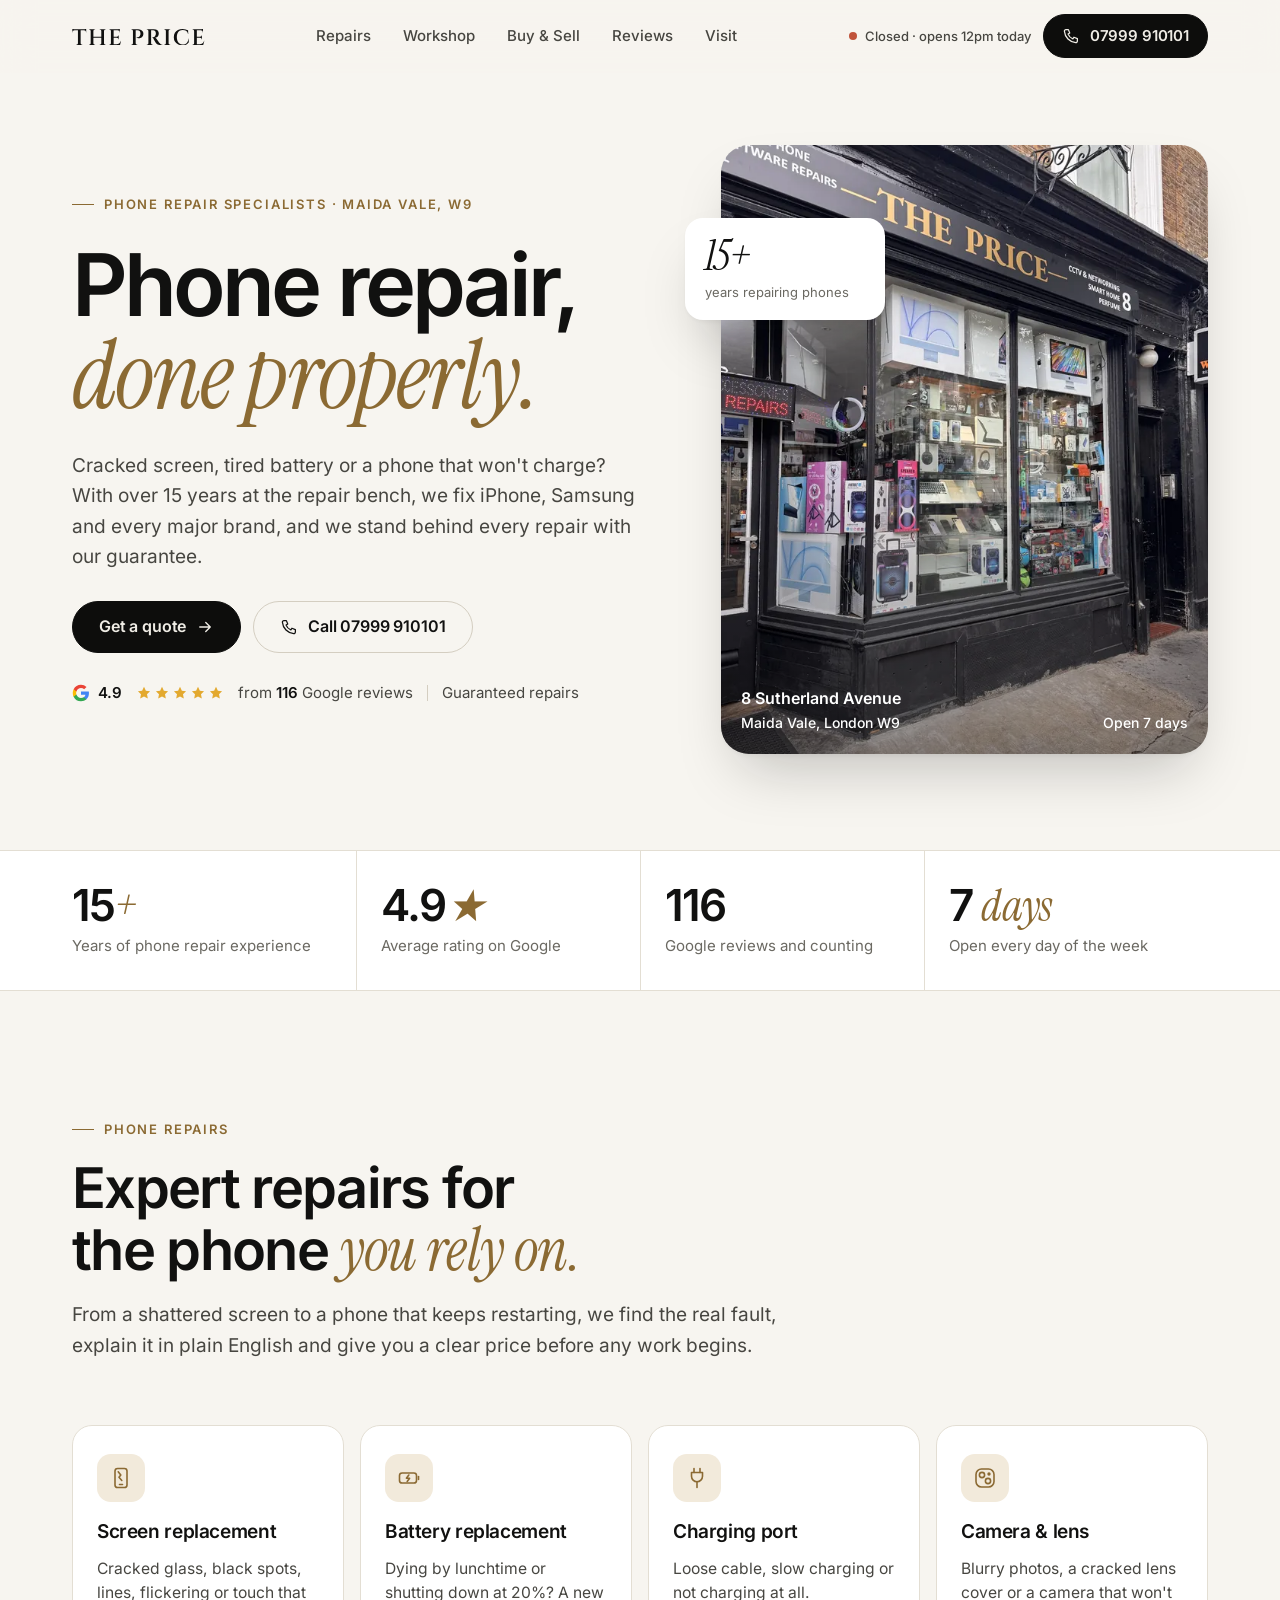
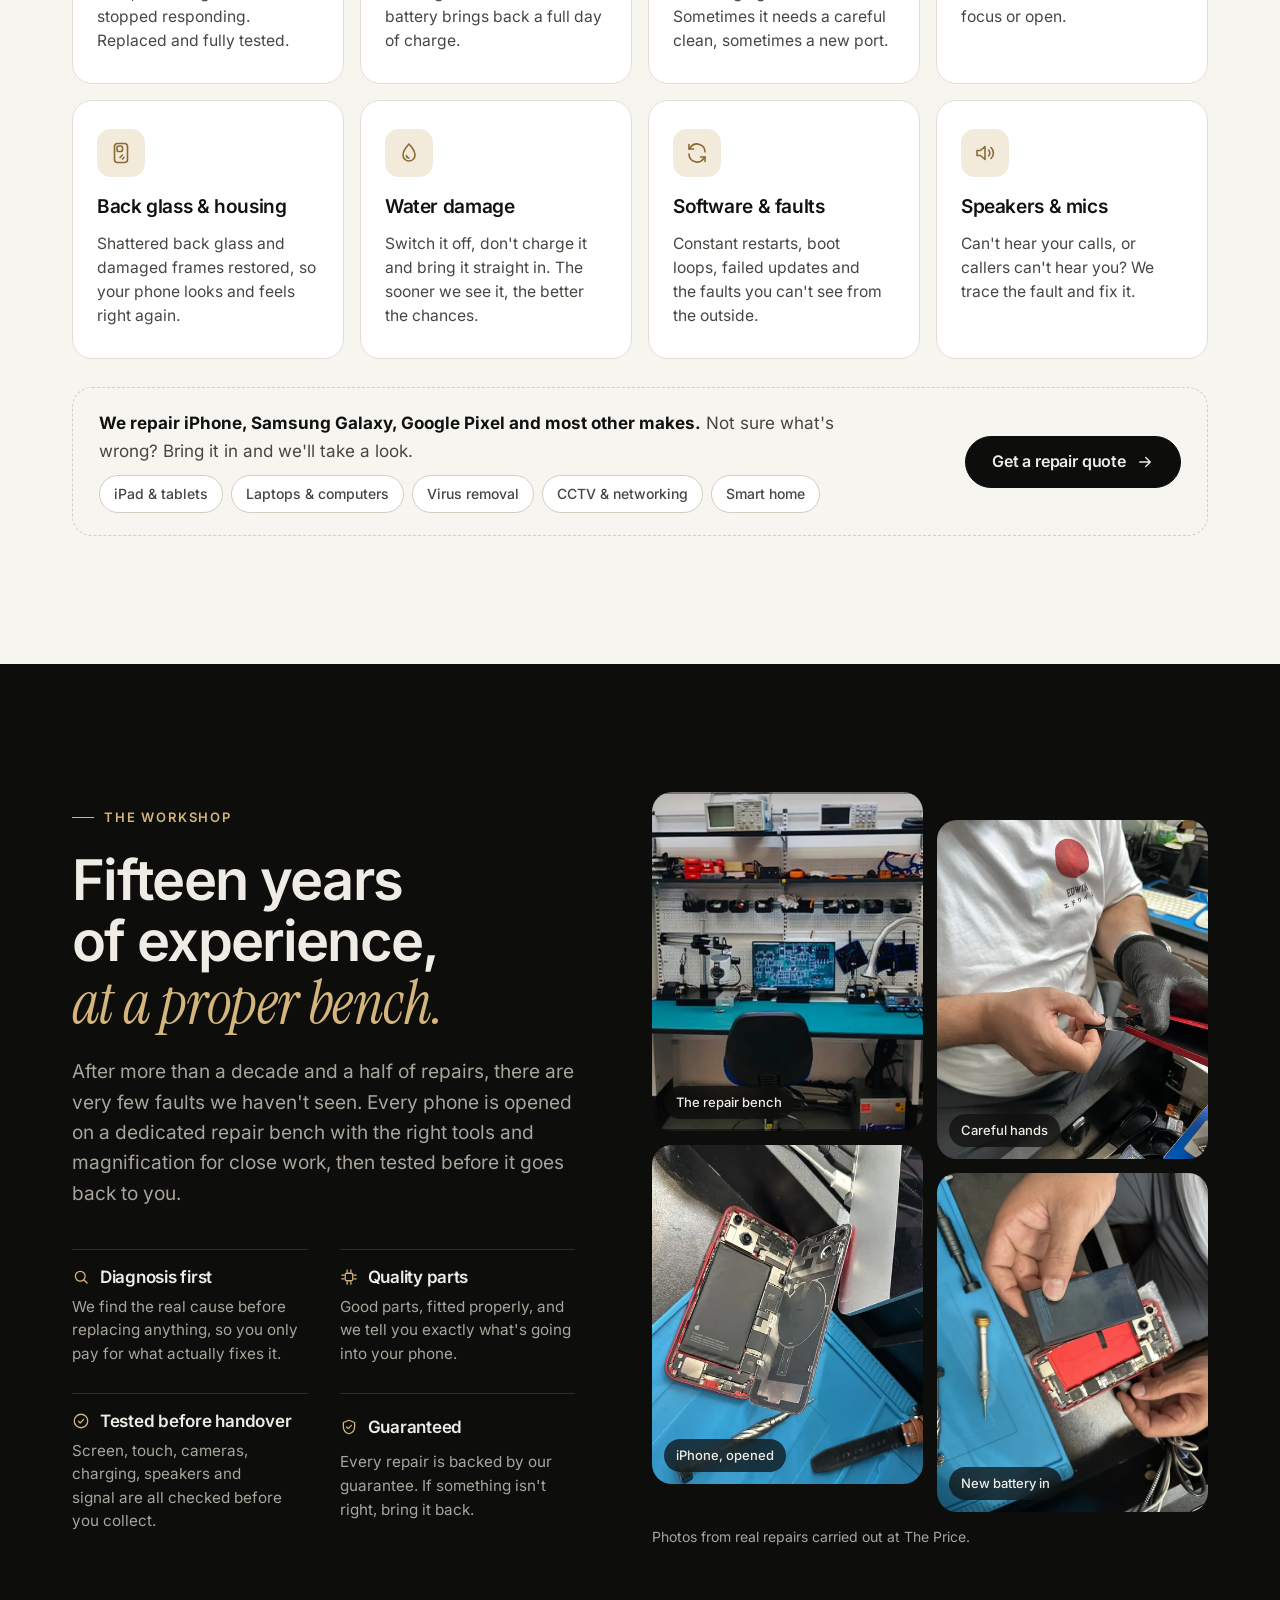
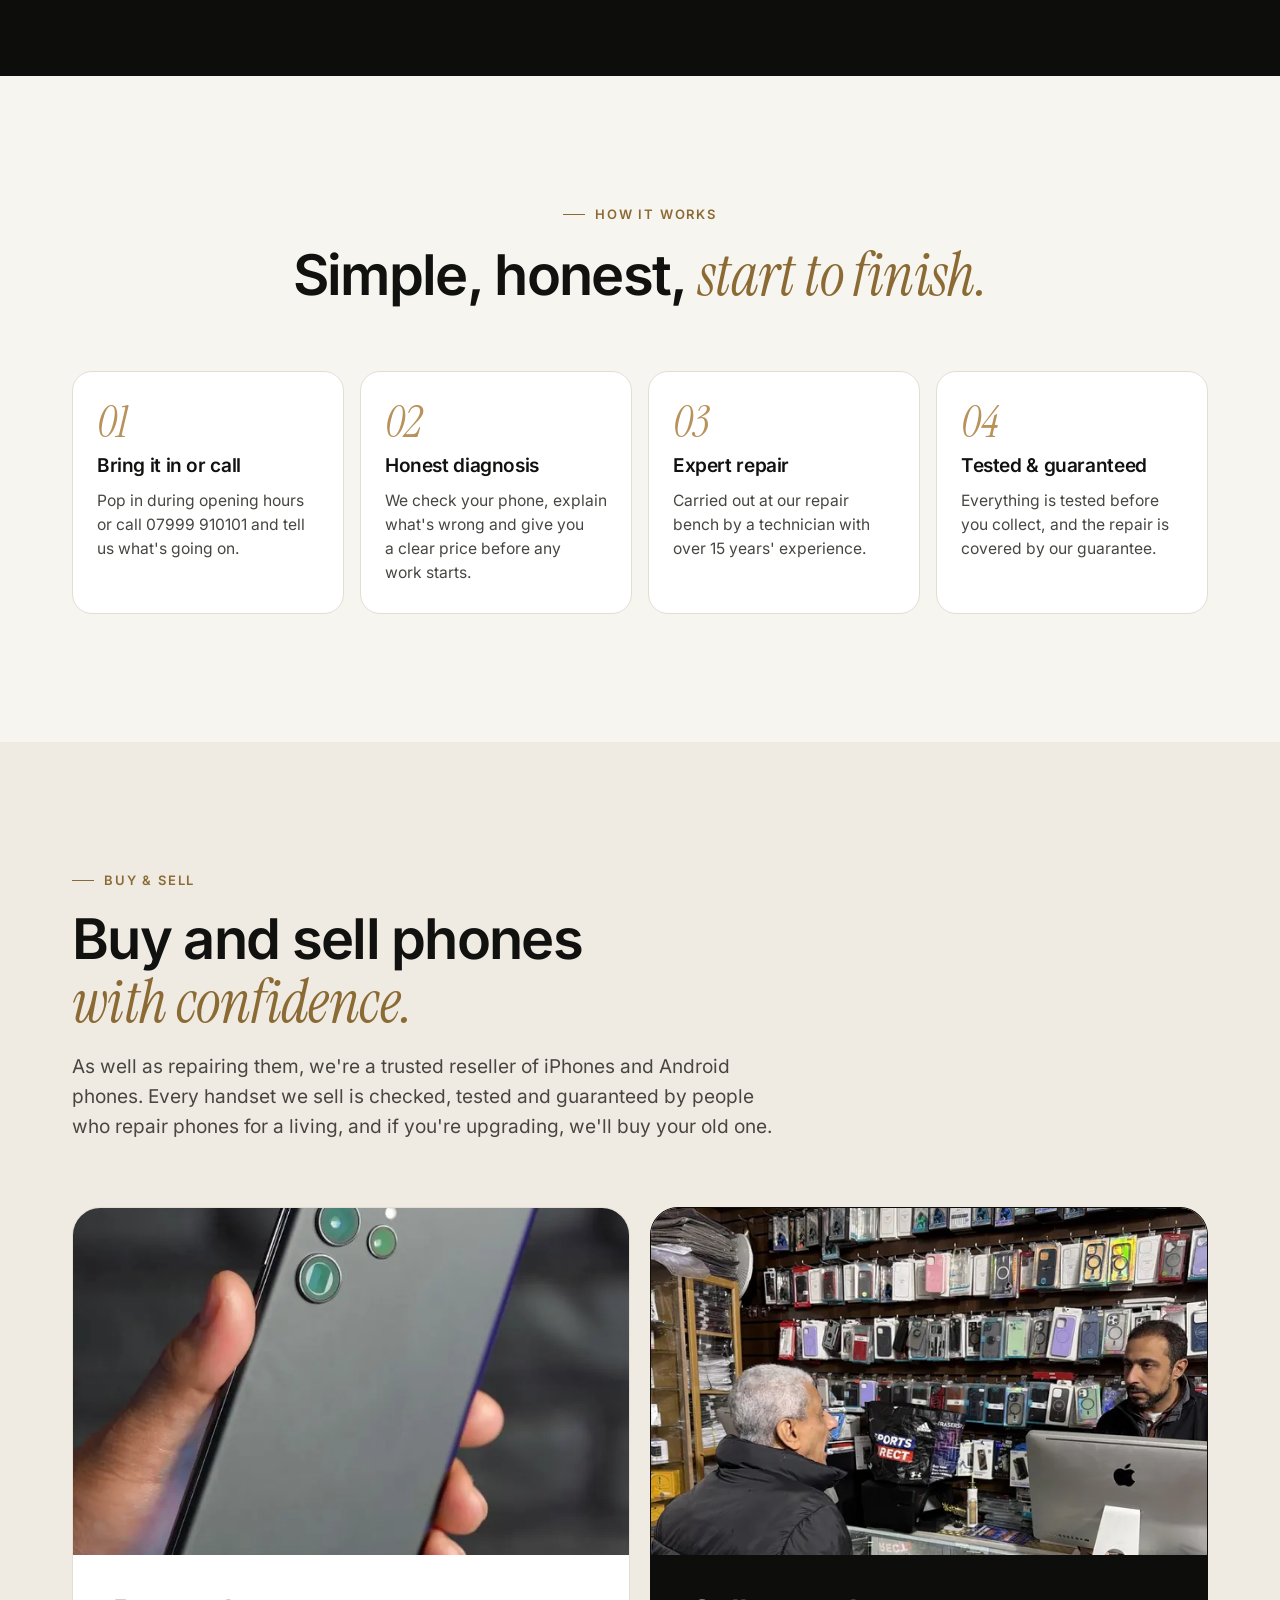
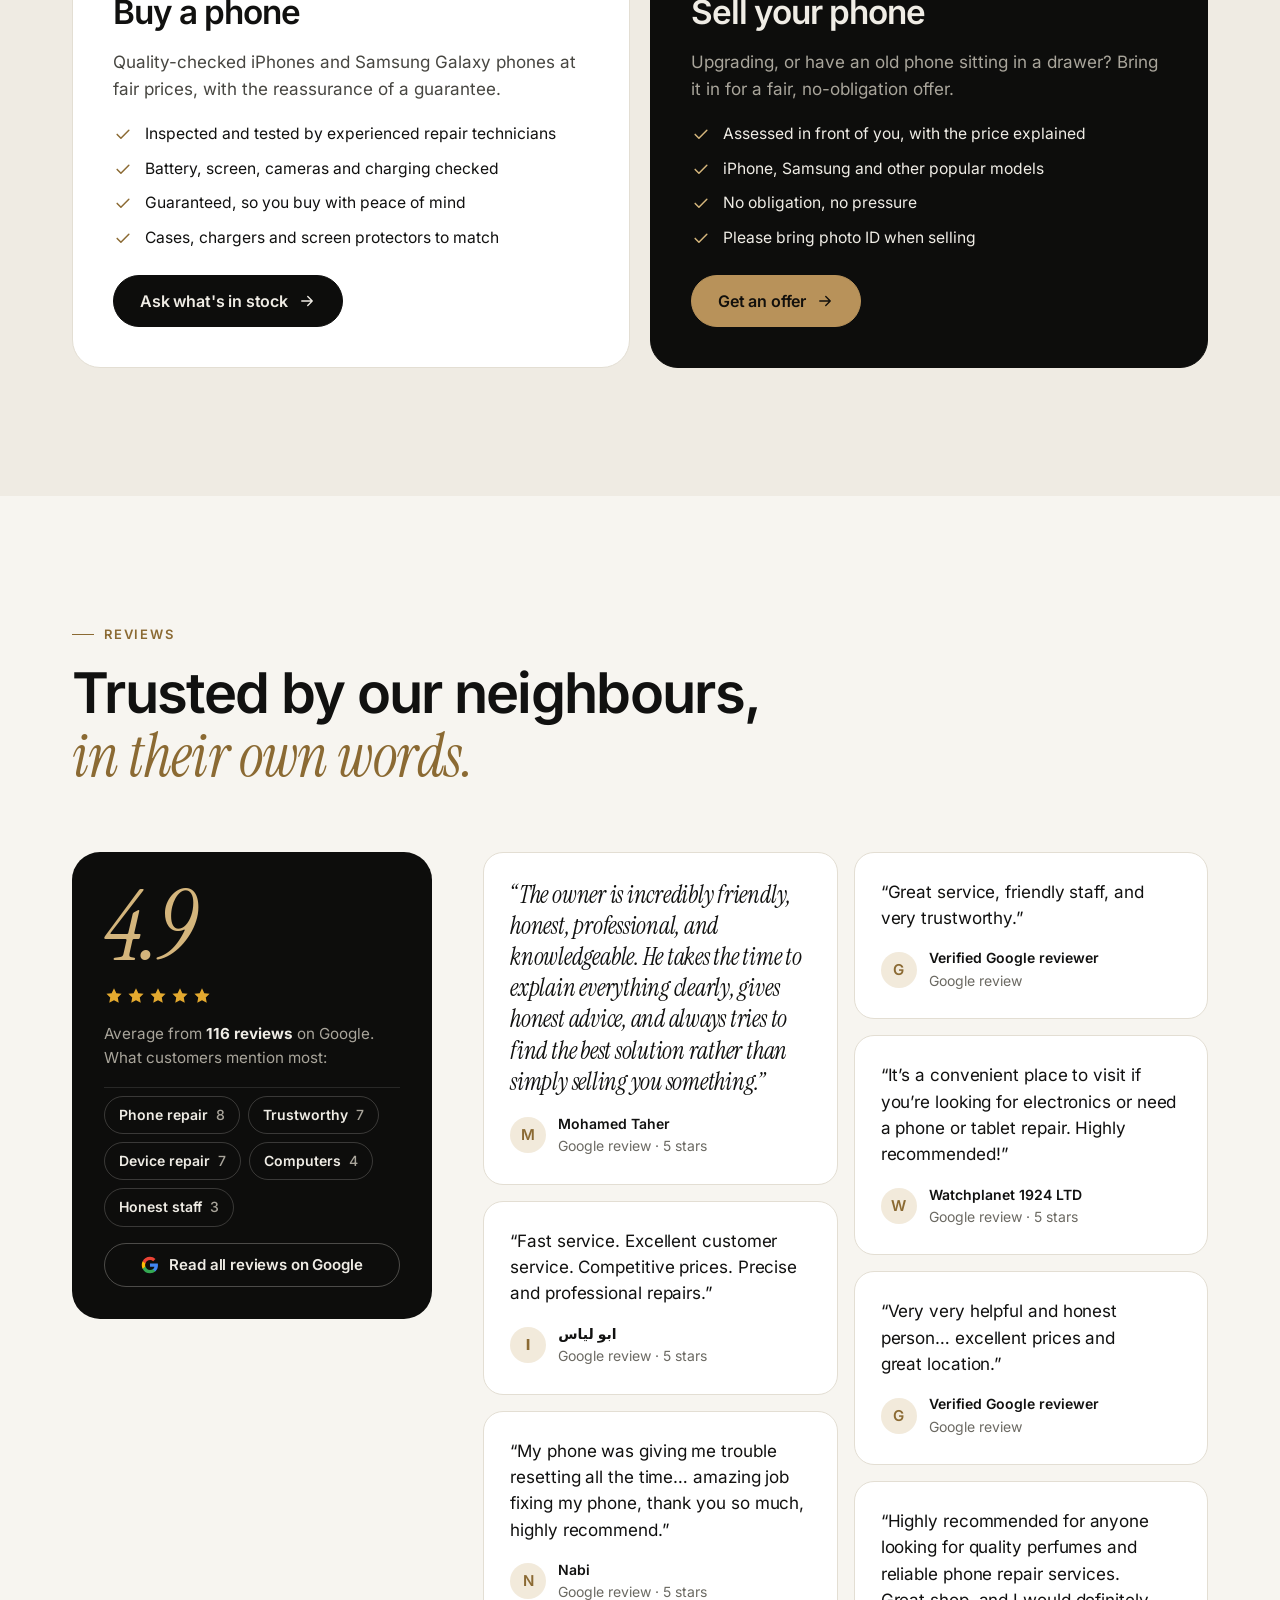
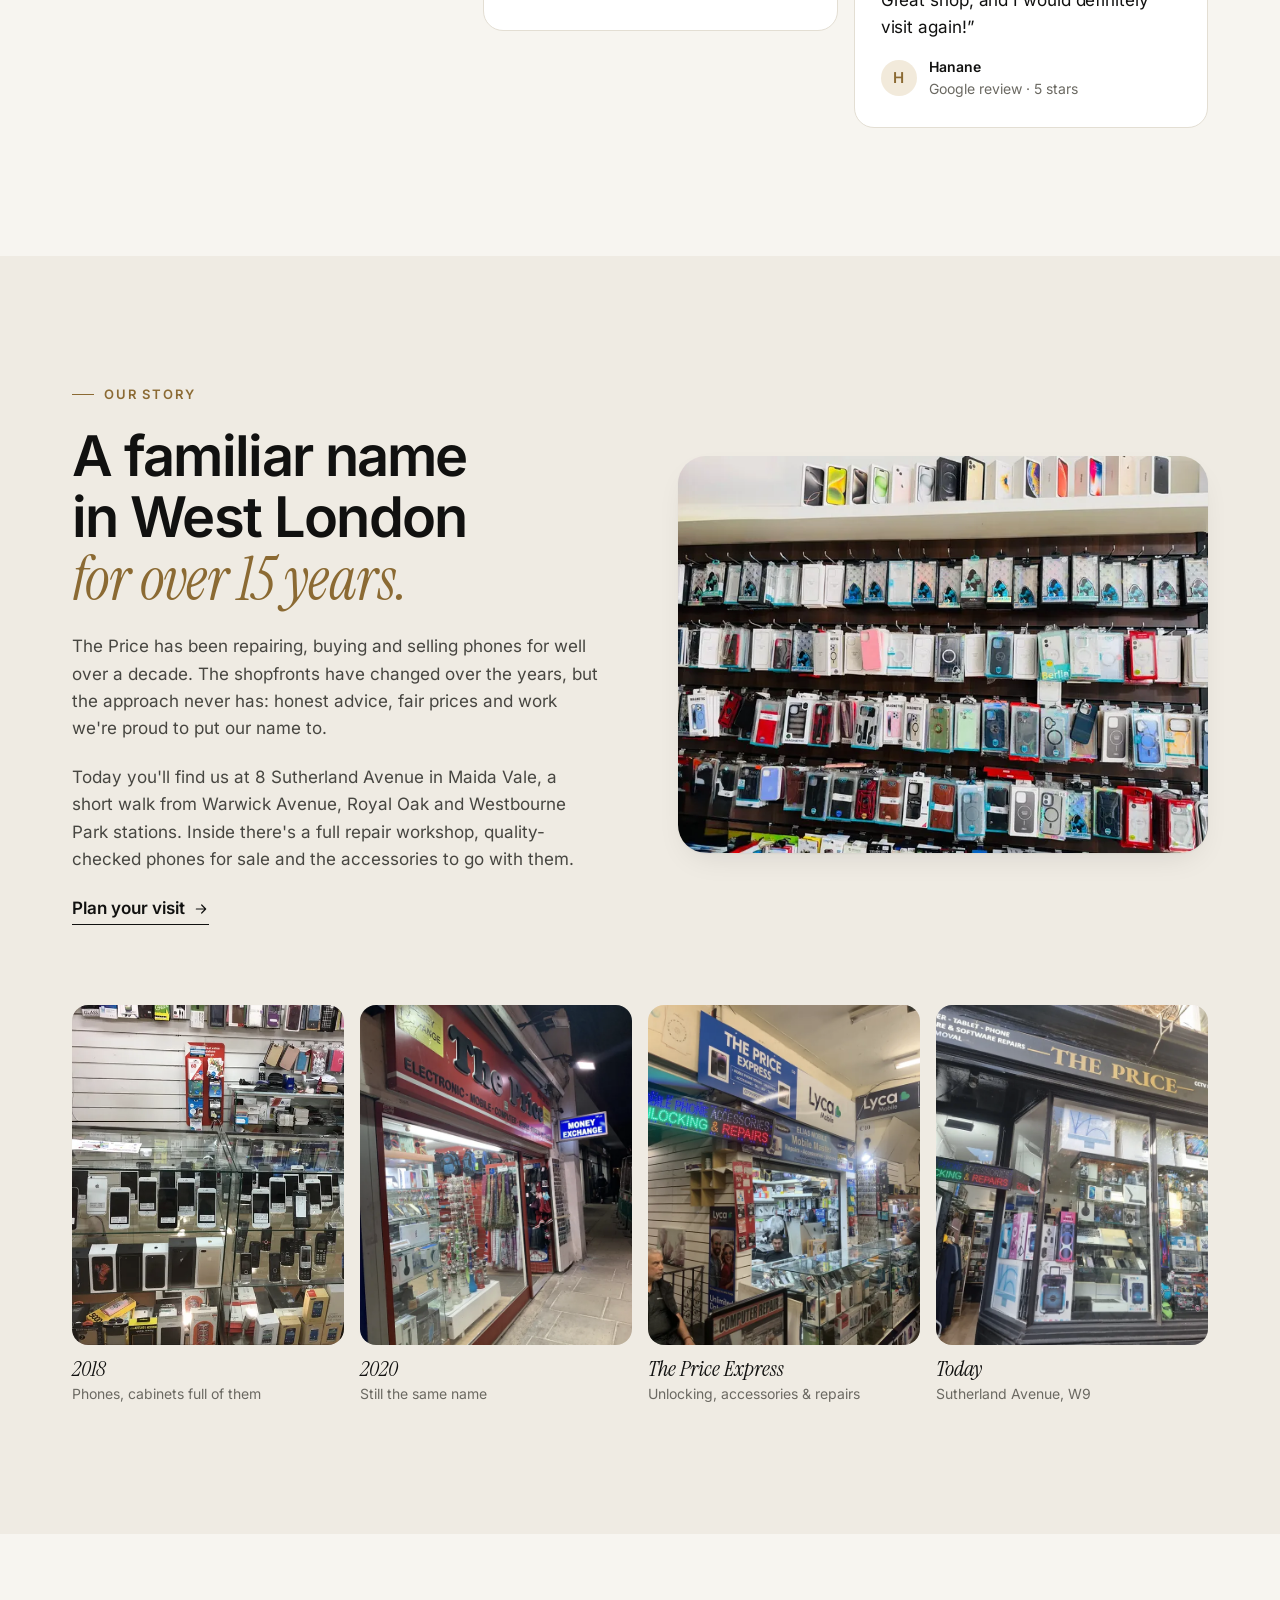
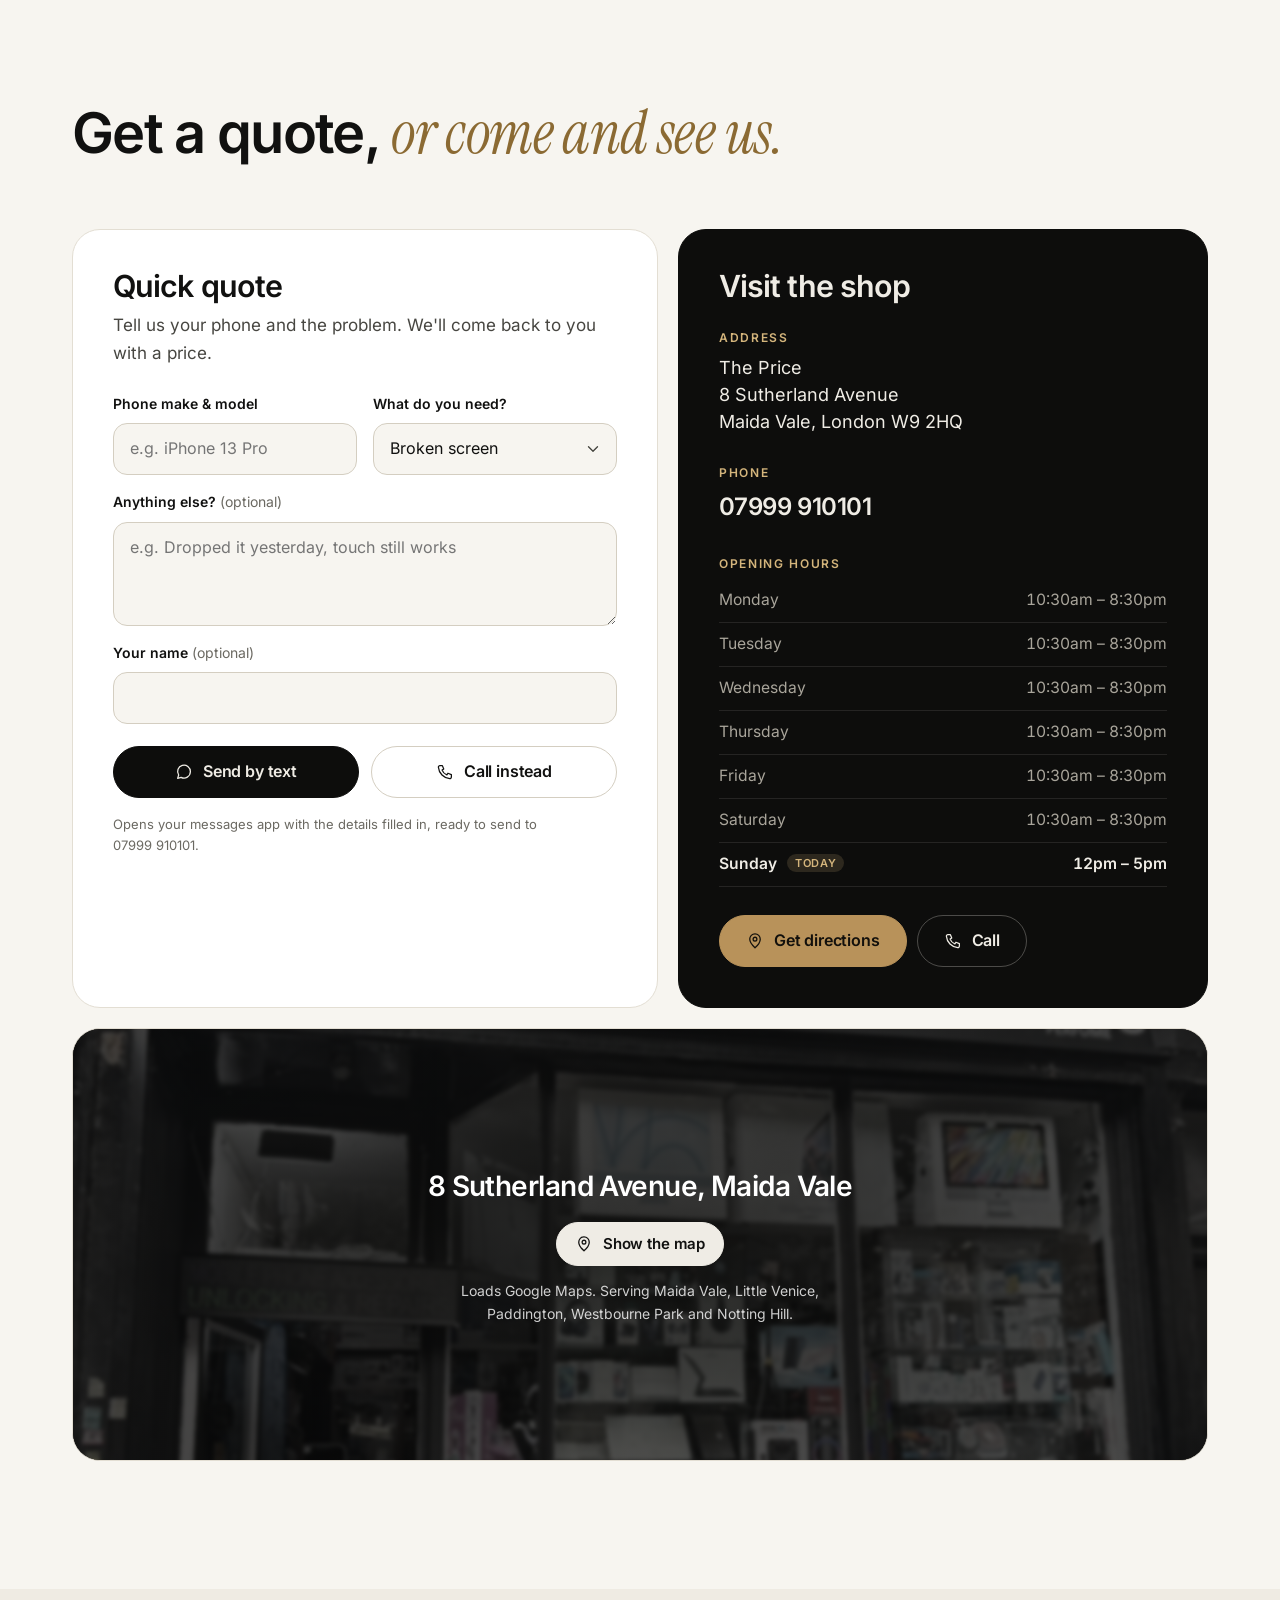
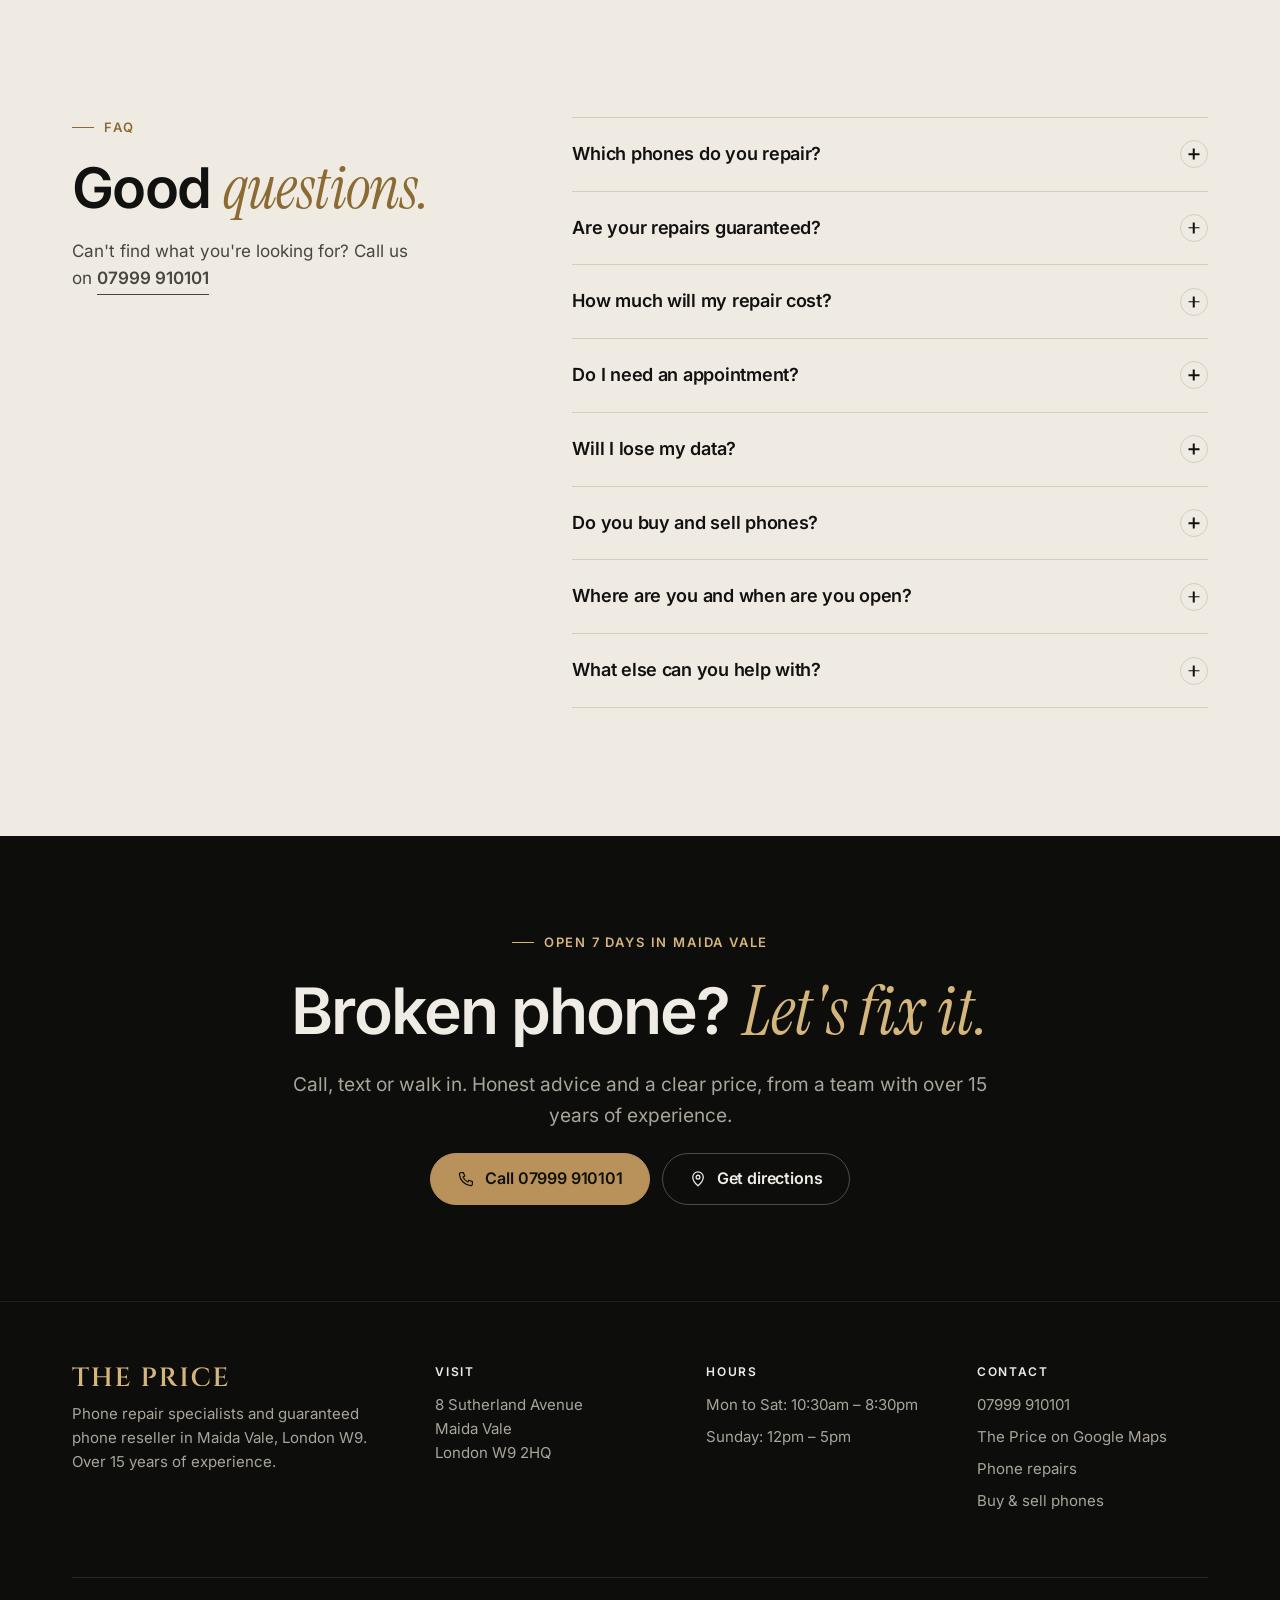
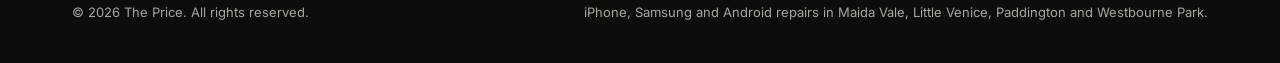
==== the-price/index.html @ ead1df4f "Add website for The Price, phone repair in Maida Vale W9 Single-page static site built from the shop" ====
<!doctype html>
<html lang="en-GB">
<head>
  <meta charset="utf-8">
  <meta name="viewport" content="width=device-width, initial-scale=1, viewport-fit=cover">
  <title>Phone Repair Maida Vale W9 | iPhone &amp; Samsung | The Price</title>
  <meta name="description" content="Expert iPhone, Samsung and Android phone repairs in Maida Vale, London W9. Over 15 years' experience, rated 4.9 on Google. Guaranteed phones bought and sold.">
  <link rel="canonical" href="https://www.thepricelondon.co.uk/">
  <meta name="robots" content="index, follow, max-image-preview:large">
  <meta name="theme-color" content="#f7f5f0">
  <meta name="format-detection" content="telephone=no">

  <!-- Local SEO -->
  <meta name="geo.region" content="GB-WSM">
  <meta name="geo.placename" content="Maida Vale, London">
  <meta name="geo.position" content="51.5232356;-0.1943343">
  <meta name="ICBM" content="51.5232356, -0.1943343">

  <!-- Social cards -->
  <meta property="og:type" content="website">
  <meta property="og:site_name" content="The Price">
  <meta property="og:locale" content="en_GB">
  <meta property="og:title" content="The Price | Expert Phone Repair in Maida Vale, London W9">
  <meta property="og:description" content="Over 15 years repairing iPhone, Samsung and Android phones. Rated 4.9 from 116 Google reviews. Guaranteed phones bought and sold.">
  <meta property="og:url" content="https://www.thepricelondon.co.uk/">
  <meta property="og:image" content="https://www.thepricelondon.co.uk/og-image.jpg">
  <meta property="og:image:width" content="1200">
  <meta property="og:image:height" content="630">
  <meta property="og:image:alt" content="The Price shopfront at 8 Sutherland Avenue, Maida Vale">
  <meta name="twitter:card" content="summary_large_image">
  <meta name="twitter:title" content="The Price | Expert Phone Repair in Maida Vale, London W9">
  <meta name="twitter:description" content="Over 15 years repairing iPhone, Samsung and Android phones. Rated 4.9 from 116 Google reviews.">
  <meta name="twitter:image" content="https://www.thepricelondon.co.uk/og-image.jpg">

  <link rel="icon" href="favicon.svg" type="image/svg+xml">
  <link rel="icon" href="favicon-32.png" sizes="32x32" type="image/png">
  <link rel="apple-touch-icon" href="apple-touch-icon.png">
  <link rel="manifest" href="site.webmanifest">

  <link rel="preload" href="assets/fonts/inter-var.woff2" as="font" type="font/woff2" crossorigin>
  <link rel="stylesheet" href="assets/css/style.css">

  <script type="application/ld+json">
  {
    "@context": "https://schema.org",
    "@graph": [
      {
        "@type": "MobilePhoneStore",
        "@id": "https://www.thepricelondon.co.uk/#business",
        "name": "The Price",
        "description": "Phone repair specialists in Maida Vale, London W9, with over 15 years' experience repairing iPhone, Samsung and Android phones. Guaranteed repairs, and quality-checked, guaranteed phones bought and sold.",
        "url": "https://www.thepricelondon.co.uk/",
        "telephone": "+447999910101",
        "image": [
          "https://www.thepricelondon.co.uk/og-image.jpg",
          "https://www.thepricelondon.co.uk/assets/img/storefront-1400.webp",
          "https://www.thepricelondon.co.uk/assets/img/shopfront-window-1440.webp"
        ],
        "logo": "https://www.thepricelondon.co.uk/icon-512.png",
        "address": {
          "@type": "PostalAddress",
          "streetAddress": "8 Sutherland Avenue",
          "addressLocality": "London",
          "postalCode": "W9 2HQ",
          "addressCountry": "GB"
        },
        "geo": { "@type": "GeoCoordinates", "latitude": 51.5232356, "longitude": -0.1943343 },
        "hasMap": "https://maps.google.com/?cid=17283873862844041026",
        "sameAs": ["https://maps.google.com/?cid=17283873862844041026"],
        "openingHoursSpecification": [
          { "@type": "OpeningHoursSpecification", "dayOfWeek": ["Monday", "Tuesday", "Wednesday", "Thursday", "Friday", "Saturday"], "opens": "10:30", "closes": "20:30" },
          { "@type": "OpeningHoursSpecification", "dayOfWeek": "Sunday", "opens": "12:00", "closes": "17:00" }
        ],
        "areaServed": [
          { "@type": "Place", "name": "Maida Vale" },
          { "@type": "Place", "name": "Little Venice" },
          { "@type": "Place", "name": "Paddington" },
          { "@type": "Place", "name": "Westbourne Park" },
          { "@type": "Place", "name": "Notting Hill" },
          { "@type": "Place", "name": "Bayswater" },
          { "@type": "Place", "name": "Kilburn" },
          { "@type": "Place", "name": "St John's Wood" }
        ],
        "knowsAbout": ["iPhone repair", "Samsung Galaxy repair", "Android phone repair", "Phone screen replacement", "Phone battery replacement", "Charging port repair", "Water damage repair", "iPad and tablet repair", "Computer repair", "Buying and selling used phones"],
        "hasOfferCatalog": {
          "@type": "OfferCatalog",
          "name": "Phone repair and resale services",
          "itemListElement": [
            { "@type": "Offer", "itemOffered": { "@type": "Service", "name": "Phone screen replacement", "description": "Cracked or unresponsive screens replaced on iPhone, Samsung Galaxy and other phones." } },
            { "@type": "Offer", "itemOffered": { "@type": "Service", "name": "Phone battery replacement", "description": "Worn batteries replaced to restore all-day charge." } },
            { "@type": "Offer", "itemOffered": { "@type": "Service", "name": "Charging port repair", "description": "Charging ports cleaned, repaired or replaced." } },
            { "@type": "Offer", "itemOffered": { "@type": "Service", "name": "Camera and lens repair" } },
            { "@type": "Offer", "itemOffered": { "@type": "Service", "name": "Back glass and housing repair" } },
            { "@type": "Offer", "itemOffered": { "@type": "Service", "name": "Water damage repair" } },
            { "@type": "Offer", "itemOffered": { "@type": "Service", "name": "Software fault repair", "description": "Boot loops, constant restarts and update failures diagnosed and fixed." } },
            { "@type": "Offer", "itemOffered": { "@type": "Service", "name": "Speaker and microphone repair" } },
            { "@type": "Offer", "itemOffered": { "@type": "Service", "name": "Used phone sales", "description": "Quality-checked, tested and guaranteed iPhones and Android phones." } },
            { "@type": "Offer", "itemOffered": { "@type": "Service", "name": "We buy phones", "description": "Fair offers for your old phone, assessed in store." } }
          ]
        }
      },
      {
        "@type": "WebSite",
        "@id": "https://www.thepricelondon.co.uk/#website",
        "url": "https://www.thepricelondon.co.uk/",
        "name": "The Price",
        "inLanguage": "en-GB",
        "publisher": { "@id": "https://www.thepricelondon.co.uk/#business" }
      },
      {
        "@type": "FAQPage",
        "@id": "https://www.thepricelondon.co.uk/#faq",
        "mainEntity": [
          { "@type": "Question", "name": "Which phones do you repair?", "acceptedAnswer": { "@type": "Answer", "text": "We repair iPhone, Samsung Galaxy, Google Pixel and most other makes, as well as iPads, Android tablets and computers." } },
          { "@type": "Question", "name": "Are your repairs guaranteed?", "acceptedAnswer": { "@type": "Answer", "text": "Yes. Every repair is backed by our guarantee. If anything isn't right with the work we've done, bring it back and we'll put it right." } },
          { "@type": "Question", "name": "How much will my repair cost?", "acceptedAnswer": { "@type": "Answer", "text": "It depends on the model and the fault. Call, text or pop in and we'll give you a clear price before any work begins, so there are no surprises." } },
          { "@type": "Question", "name": "Do I need an appointment?", "acceptedAnswer": { "@type": "Answer", "text": "No. Just come in during opening hours. If you'd like to check we have the part for your model first, call us on 07999 910101." } },
          { "@type": "Question", "name": "Will I lose my data?", "acceptedAnswer": { "@type": "Answer", "text": "Most repairs, like screens, batteries and charging ports, don't touch your data. We still recommend backing up your phone before any repair, just in case." } },
          { "@type": "Question", "name": "Do you buy and sell phones?", "acceptedAnswer": { "@type": "Answer", "text": "Yes. We sell quality-checked, guaranteed iPhones and Android phones, and we buy phones too. Bring yours in with photo ID for a fair, no-obligation offer." } },
          { "@type": "Question", "name": "Where are you and when are you open?", "acceptedAnswer": { "@type": "Answer", "text": "We're at 8 Sutherland Avenue, Maida Vale, London W9 2HQ. We're open Monday to Saturday from 10:30am to 8:30pm, and Sunday from 12pm to 5pm." } },
          { "@type": "Question", "name": "What else can you help with?", "acceptedAnswer": { "@type": "Answer", "text": "Tablet and computer repairs, virus removal, CCTV and networking, smart home setup, plus phone accessories such as cases, chargers and screen protectors." } }
        ]
      }
    ]
  }
  </script>
  <script>document.documentElement.classList.add('js');</script>
</head>
<body>
  <a class="skip-link" href="#main">Skip to content</a>

  <!-- Icon sprite -->
  <svg width="0" height="0" style="position:absolute" aria-hidden="true" focusable="false">
    <defs>
      <symbol id="wordmark" viewBox="0 -30 5940 760"><path fill="currentColor" d="M387 3V700H265V3ZM635 -1V37H16V-1ZM635 34V139L625 138V125Q625 86 601 62Q577 38 538 37V34ZM635 -19V10L513 -1Q535 -1 559.5 -4Q584 -7 605 -11Q626 -15 635 -19ZM268 627V700H188V690Q188 690 194.5 690Q201 690 201 690Q227 690 245.5 671.5Q264 653 265 627ZM384 627H387Q388 653 406.5 671.5Q425 690 451 690Q451 690 457.5 690Q464 690 464 690V700H384ZM113 34V37Q74 38 50 62Q26 86 26 125V138L16 139V34ZM16 -19Q26 -15 46.5 -11Q67 -7 92 -4Q117 -1 138 -1L16 10ZM1431 0V700H1309V0ZM957 0V700H835V0ZM1318 333V371H947V333ZM838 627V700H758V690Q758 690 764.5 690Q771 690 771 690Q797 690 815.5 671.5Q834 653 835 627ZM838 73H835Q834 47 815.5 28.5Q797 10 771 10Q771 10 764.5 10Q758 10 758 10V0H838ZM954 627H957Q958 653 976.5 671.5Q995 690 1021 690Q1021 690 1027 690Q1033 690 1034 690V700H954ZM954 73V0H1034V10Q1033 10 1027 10Q1021 10 1021 10Q995 10 976.5 28.5Q958 47 957 73ZM1312 627V700H1232V690Q1233 690 1239 690Q1245 690 1245 690Q1271 690 1290 671.5Q1309 653 1309 627ZM1312 73H1309Q1309 47 1290 28.5Q1271 10 1245 10Q1245 10 1239 10Q1233 10 1232 10V0H1312ZM1428 627H1431Q1432 653 1450.5 671.5Q1469 690 1495 690Q1495 690 1501.5 690Q1508 690 1508 690V700H1428ZM1428 73V0H1508V10Q1508 10 1501.5 10Q1495 10 1495 10Q1469 10 1450.5 28.5Q1432 47 1431 73ZM1862 0V700H1740V0ZM2127 661 2144 700H1859V661ZM2089 336V374H1859V336ZM2136 0V39H1859V0ZM2197 510 2147 700H1960L1996 661Q2047 661 2084 642.5Q2121 624 2146 589.5Q2171 555 2187 510ZM2089 372V458H2079V447Q2079 416 2058 395Q2037 374 2006 374V372ZM2089 252V338H2006V336Q2037 335 2058 314Q2079 293 2079 262V252ZM2136 36V140H2126V126Q2126 88 2102 63.5Q2078 39 2038 38V36ZM2136 -18V11L2014 0Q2036 0 2060.5 -3Q2085 -6 2106 -10Q2127 -14 2136 -18ZM1743 627V700H1663V690Q1663 690 1669.5 690Q1676 690 1676 690Q1702 690 1720.5 671.5Q1739 653 1740 627ZM1743 73H1740Q1739 47 1720.5 28.5Q1702 10 1676 10Q1676 10 1669.5 10Q1663 10 1663 10V0H1743ZM2834 0H2957Q3036 0 3087.5 24.5Q3139 49 3165 92Q3191 135 3192 192Q3193 242 3174.5 282Q3156 322 3123.5 349Q3091 376 3050.5 388.5Q3010 401 2966 395.5Q2922 390 2881 365V355Q2881 355 2894.5 356Q2908 357 2930 353.5Q2952 350 2976.5 339.5Q3001 329 3022 305.5Q3043 282 3054 243Q3058 230 3059.5 214Q3061 198 3060 183Q3059 117 3025 77.5Q2991 38 2929 38H2844Q2844 38 2841.5 28.5Q2839 19 2836.5 9.5Q2834 0 2834 0ZM2847 0V700H2725V0ZM2728 627V700H2648V690Q2649 690 2654.5 690Q2660 690 2661 690Q2687 690 2705.5 671.5Q2724 653 2725 627ZM2728 73H2725Q2725 47 2706 28.5Q2687 10 2661 10Q2660 10 2655 10Q2650 10 2649 10L2648 0H2728ZM2844 627H2847Q2848 653 2866.5 671.5Q2885 690 2911 690Q2911 690 2917 690Q2923 690 2924 690V700H2844ZM3524 0H3657Q3702 0 3742.5 11Q3783 22 3814 45Q3845 68 3862.5 103.5Q3880 139 3880 188Q3880 232 3861 275Q3842 318 3805 346.5Q3768 375 3714 379Q3741 388 3765.5 412.5Q3790 437 3806 461Q3807 462 3818.5 479.5Q3830 497 3847 522Q3864 547 3882.5 572Q3901 597 3915 614Q3937 640 3955.5 656.5Q3974 673 3995 681.5Q4016 690 4043 690V700H3960Q3908 700 3867.5 689Q3827 678 3797 656Q3767 634 3745 601Q3739 592 3728 573.5Q3717 555 3704 532Q3691 509 3678.5 487.5Q3666 466 3657.5 449Q3649 432 3646 425Q3630 396 3611 378Q3592 360 3570 358V348Q3572 348 3583 348.5Q3594 349 3608 348Q3635 347 3662.5 338Q3690 329 3712 304.5Q3734 280 3744 236Q3746 227 3748 213Q3750 199 3749 184Q3746 114 3713 78Q3680 42 3629 40Q3610 39 3589 39.5Q3568 40 3552.5 40Q3537 40 3534 40Q3534 39 3531.5 29Q3529 19 3526.5 9.5Q3524 0 3524 0ZM3537 0V700H3415V0ZM3418 627V700H3338V690Q3339 690 3344.5 690Q3350 690 3351 690Q3377 690 3395.5 671.5Q3414 653 3415 627ZM3418 73H3415Q3414 47 3395.5 28.5Q3377 10 3351 10Q3350 10 3344.5 10Q3339 10 3338 10V0H3418ZM3534 627H3537Q3537 653 3556 671.5Q3575 690 3601 690Q3602 690 3607.5 690Q3613 690 3613 690V700H3534ZM4319 0V700H4197V0ZM4200 627V700H4120V690Q4120 690 4126.5 690Q4133 690 4133 690Q4159 690 4177.5 671.5Q4196 653 4197 627ZM4200 73H4197Q4196 47 4177.5 28.5Q4159 10 4133 10Q4133 10 4126.5 10Q4120 10 4120 10V0H4200ZM4316 627H4319Q4320 653 4338.5 671.5Q4357 690 4383 690Q4383 690 4389 690Q4395 690 4396 690V700H4316ZM4316 73V0H4396V10Q4395 10 4389 10Q4383 10 4383 10Q4357 10 4338.5 28.5Q4320 47 4319 73ZM5220 408 5222 575Q5199 614 5161 645.5Q5123 677 5068.5 695.5Q5014 714 4941 714Q4825 713 4737 669Q4649 625 4600.5 543.5Q4552 462 4552 349Q4552 238 4600 156.5Q4648 75 4736 30.5Q4824 -14 4945 -14Q5023 -14 5085 3.5Q5147 21 5190 45L5198 206H5189Q5164 111 5100.5 67.5Q5037 24 4952 24Q4870 24 4810.5 63.5Q4751 103 4718.5 175.5Q4686 248 4686 347Q4686 446 4717.5 519.5Q4749 593 4806.5 633.5Q4864 674 4941 676Q5016 676 5071.5 650.5Q5127 625 5162.5 566Q5198 507 5212 408ZM5582 0V700H5460V0ZM5847 661 5864 700H5579V661ZM5809 336V374H5579V336ZM5856 0V39H5579V0ZM5917 510 5867 700H5680L5716 661Q5767 661 5804 642.5Q5841 624 5866 589.5Q5891 555 5907 510ZM5809 372V458H5799V447Q5799 416 5778 395Q5757 374 5726 374V372ZM5809 252V338H5726V336Q5757 335 5778 314Q5799 293 5799 262V252ZM5856 36V140H5846V126Q5846 88 5822 63.5Q5798 39 5758 38V36ZM5856 -18V11L5734 0Q5756 0 5780.5 -3Q5805 -6 5826 -10Q5847 -14 5856 -18ZM5463 627V700H5383V690Q5383 690 5389.5 690Q5396 690 5396 690Q5422 690 5440.5 671.5Q5459 653 5460 627ZM5463 73H5460Q5459 47 5440.5 28.5Q5422 10 5396 10Q5396 10 5389.5 10Q5383 10 5383 10V0H5463Z"/></symbol>
      <symbol id="i-screen" viewBox="0 0 24 24"><g fill="none" stroke="currentColor" stroke-width="1.6" stroke-linecap="round" stroke-linejoin="round"><rect x="6" y="2.5" width="12" height="19" rx="2.6"/><path d="M10.5 18.5h3"/><path d="m9.2 5.8 2.6 3.2-1.8 2.3 2.8 3.2"/></g></symbol>
      <symbol id="i-battery" viewBox="0 0 24 24"><g fill="none" stroke="currentColor" stroke-width="1.6" stroke-linecap="round" stroke-linejoin="round"><rect x="2.5" y="7" width="17" height="10" rx="2.6"/><path d="M21.5 10.5v3"/><path d="m11.8 9-2.4 3.2h3.2L10.2 15.5"/></g></symbol>
      <symbol id="i-plug" viewBox="0 0 24 24"><g fill="none" stroke="currentColor" stroke-width="1.6" stroke-linecap="round" stroke-linejoin="round"><path d="M9 2.5v4M15 2.5v4"/><path d="M6.5 6.5h11v3.8a5.5 5.5 0 0 1-11 0V6.5Z"/><path d="M12 15.8v5.7"/></g></symbol>
      <symbol id="i-camera" viewBox="0 0 24 24"><g fill="none" stroke="currentColor" stroke-width="1.6" stroke-linecap="round" stroke-linejoin="round"><rect x="3" y="3" width="18" height="18" rx="5.5"/><circle cx="9" cy="9" r="2.6"/><circle cx="15" cy="15" r="2.6"/><circle cx="16" cy="8" r=".9"/></g></symbol>
      <symbol id="i-back" viewBox="0 0 24 24"><g fill="none" stroke="currentColor" stroke-width="1.6" stroke-linecap="round" stroke-linejoin="round"><rect x="5.5" y="2.5" width="13" height="19" rx="3"/><rect x="8" y="5" width="5.5" height="5.5" rx="1.8"/><path d="M11 16.5l2.5-2.5M13.5 18l1.5-1.5"/></g></symbol>
      <symbol id="i-drop" viewBox="0 0 24 24"><g fill="none" stroke="currentColor" stroke-width="1.6" stroke-linecap="round" stroke-linejoin="round"><path d="M12 3s6 6.4 6 11a6 6 0 0 1-12 0c0-4.6 6-11 6-11Z"/><path d="M9.5 14.5a2.5 2.5 0 0 0 2.5 2.5"/></g></symbol>
      <symbol id="i-cycle" viewBox="0 0 24 24"><g fill="none" stroke="currentColor" stroke-width="1.6" stroke-linecap="round" stroke-linejoin="round"><path d="M20 11a8 8 0 0 0-14.3-4.9L4 8"/><path d="M4 3.5V8h4.5"/><path d="M4 13a8 8 0 0 0 14.3 4.9L20 16"/><path d="M20 20.5V16h-4.5"/></g></symbol>
      <symbol id="i-sound" viewBox="0 0 24 24"><g fill="none" stroke="currentColor" stroke-width="1.6" stroke-linecap="round" stroke-linejoin="round"><path d="M4 9.5v5h3.5L12 18.5v-13L7.5 9.5H4Z"/><path d="M15.5 9a4 4 0 0 1 0 6M18 6.5a7.5 7.5 0 0 1 0 11"/></g></symbol>
      <symbol id="i-check" viewBox="0 0 24 24"><path fill="none" stroke="currentColor" stroke-width="1.8" stroke-linecap="round" stroke-linejoin="round" d="m5 12.5 4.5 4.5L19 7.5"/></symbol>
      <symbol id="i-arrow" viewBox="0 0 24 24"><path fill="none" stroke="currentColor" stroke-width="1.8" stroke-linecap="round" stroke-linejoin="round" d="M5 12h14M13 6l6 6-6 6"/></symbol>
      <symbol id="i-phone" viewBox="0 0 24 24"><path fill="none" stroke="currentColor" stroke-width="1.7" stroke-linecap="round" stroke-linejoin="round" d="M5.2 3.5h3.3l1.8 4.6-2.2 1.4a11.5 11.5 0 0 0 6.4 6.4l1.4-2.2 4.6 1.8v3.3a2 2 0 0 1-2.2 2A16.5 16.5 0 0 1 3.2 5.7a2 2 0 0 1 2-2.2Z"/></symbol>
      <symbol id="i-pin" viewBox="0 0 24 24"><g fill="none" stroke="currentColor" stroke-width="1.7" stroke-linecap="round" stroke-linejoin="round"><path d="M12 21s-7-6.2-7-11.5a7 7 0 0 1 14 0C19 14.8 12 21 12 21Z"/><circle cx="12" cy="9.5" r="2.5"/></g></symbol>
      <symbol id="i-chat" viewBox="0 0 24 24"><path fill="none" stroke="currentColor" stroke-width="1.7" stroke-linecap="round" stroke-linejoin="round" d="M20.5 11.5a8.5 8.5 0 0 1-12.4 7.6L3.5 20.5l1.4-4.5a8.5 8.5 0 1 1 15.6-4.5Z"/></symbol>
      <symbol id="i-shield" viewBox="0 0 24 24"><g fill="none" stroke="currentColor" stroke-width="1.7" stroke-linecap="round" stroke-linejoin="round"><path d="M12 3 4.5 6v5.5c0 4.6 3.2 8.3 7.5 9.5 4.3-1.2 7.5-4.9 7.5-9.5V6L12 3Z"/><path d="m8.8 12 2.2 2.2 4.3-4.4"/></g></symbol>
      <symbol id="i-search" viewBox="0 0 24 24"><g fill="none" stroke="currentColor" stroke-width="1.7" stroke-linecap="round" stroke-linejoin="round"><circle cx="11" cy="11" r="6.5"/><path d="m20 20-4.4-4.4"/></g></symbol>
      <symbol id="i-chip" viewBox="0 0 24 24"><g fill="none" stroke="currentColor" stroke-width="1.7" stroke-linecap="round" stroke-linejoin="round"><rect x="7" y="7" width="10" height="10" rx="2"/><path d="M9.5 2.5v3M14.5 2.5v3M9.5 18.5v3M14.5 18.5v3M2.5 9.5h3M2.5 14.5h3M18.5 9.5h3M18.5 14.5h3"/></g></symbol>
      <symbol id="i-test" viewBox="0 0 24 24"><g fill="none" stroke="currentColor" stroke-width="1.7" stroke-linecap="round" stroke-linejoin="round"><circle cx="12" cy="12" r="9"/><path d="m8.5 12.2 2.4 2.4 4.6-4.8"/></g></symbol>
      <symbol id="i-star" viewBox="0 0 24 24"><path fill="currentColor" d="M12 2.8l2.8 5.8 6.3.8-4.6 4.4 1.2 6.3L12 17.1l-5.7 3 1.2-6.3-4.6-4.4 6.3-.8L12 2.8Z"/></symbol>
      <symbol id="i-google" viewBox="0 0 24 24"><path fill="#4285F4" d="M22.6 12.25c0-.78-.07-1.53-.2-2.25H12v4.26h5.92a5.06 5.06 0 0 1-2.2 3.32v2.77h3.57c2.08-1.92 3.31-4.74 3.31-8.1Z"/><path fill="#34A853" d="M12 23c2.97 0 5.46-.98 7.28-2.66l-3.57-2.77c-.98.66-2.23 1.06-3.71 1.06-2.86 0-5.29-1.93-6.16-4.53H2.18v2.84A11 11 0 0 0 12 23Z"/><path fill="#FBBC05" d="M5.84 14.1A6.6 6.6 0 0 1 5.5 12c0-.73.13-1.44.34-2.1V7.06H2.18A11 11 0 0 0 1 12c0 1.77.43 3.45 1.18 4.94l3.66-2.84Z"/><path fill="#EA4335" d="M12 5.38c1.62 0 3.06.56 4.21 1.64l3.15-3.15A10.96 10.96 0 0 0 12 1 11 11 0 0 0 2.18 7.06l3.66 2.84C6.71 7.31 9.14 5.38 12 5.38Z"/></symbol>
    </defs>
  </svg>

  <header class="site-header" id="top">
    <div class="wrap header-inner">
      <a class="brand" href="#top" aria-label="The Price, home">
        <svg viewBox="0 -30 5940 760" aria-hidden="true" focusable="false"><use href="#wordmark"/></svg>
      </a>

      <nav class="nav" id="site-nav" aria-label="Main">
        <a href="#repairs">Repairs</a>
        <a href="#workshop">Workshop</a>
        <a href="#buy-sell">Buy &amp; Sell</a>
        <a href="#reviews">Reviews</a>
        <a href="#visit">Visit</a>
        <a class="btn btn--sm btn--block" href="tel:+447999910101" data-mobile-only>
          <svg aria-hidden="true"><use href="#i-phone"/></svg> Call 07999 910101
        </a>
      </nav>

      <div class="header-actions">
        <span class="status" data-status aria-live="polite"><span class="status-dot"></span><span data-status-text>Open 7 days</span></span>
        <a class="btn btn--sm" href="tel:+447999910101">
          <svg aria-hidden="true"><use href="#i-phone"/></svg> 07999 910101
        </a>
        <button class="menu-toggle" type="button" aria-expanded="false" aria-controls="site-nav" aria-label="Open menu"><span></span></button>
      </div>
    </div>
  </header>

  <main id="main">

    <!-- ============ Hero ============ -->
    <section class="hero" aria-labelledby="hero-title">
      <div class="wrap hero-grid">
        <div class="hero-copy">
          <span class="eyebrow">Phone repair specialists &middot; Maida Vale, W9</span>
          <h1 id="hero-title">Phone repair, <span class="serif">done properly.</span></h1>
          <p class="lead">Cracked screen, tired battery or a phone that won't charge? With over 15 years at the repair bench, we fix iPhone, Samsung and every major brand, and we stand behind every repair with our guarantee.</p>
          <div class="hero-ctas">
            <a class="btn" href="#quote">Get a quote <svg aria-hidden="true"><use href="#i-arrow"/></svg></a>
            <a class="btn btn--ghost" href="tel:+447999910101"><svg aria-hidden="true"><use href="#i-phone"/></svg> Call 07999 910101</a>
          </div>
          <div class="hero-proof">
            <span class="g-badge"><svg aria-hidden="true"><use href="#i-google"/></svg><strong>4.9</strong></span>
            <span class="stars" role="img" aria-label="Rated 4.9 out of 5">
              <svg aria-hidden="true"><use href="#i-star"/></svg><svg aria-hidden="true"><use href="#i-star"/></svg><svg aria-hidden="true"><use href="#i-star"/></svg><svg aria-hidden="true"><use href="#i-star"/></svg><svg aria-hidden="true"><use href="#i-star"/></svg>
            </span>
            <span>from <strong>116</strong> Google reviews</span>
            <span class="sep" aria-hidden="true"></span>
            <span>Guaranteed repairs</span>
          </div>
        </div>

        <div class="hero-media">
          <div class="hero-photo">
            <img src="assets/img/storefront-960.webp"
                 srcset="assets/img/storefront-640.webp 640w, assets/img/storefront-960.webp 960w, assets/img/storefront-1400.webp 1400w"
                 sizes="(max-width: 900px) 92vw, 46vw" width="1400" height="1750" fetchpriority="high"
                 alt="The Price phone repair shop at 8 Sutherland Avenue, Maida Vale, with its black and gold shopfront">
            <div class="hero-tag">
              <span><strong>8 Sutherland Avenue</strong>Maida Vale, London W9</span>
              <span>Open 7 days</span>
            </div>
          </div>
          <div class="hero-card" aria-hidden="true">
            <span class="num">15+</span>
            <span class="lbl">years repairing phones</span>
          </div>
        </div>
      </div>
    </section>

    <!-- ============ Stats ============ -->
    <section class="stats" aria-label="At a glance">
      <div class="wrap stats-grid">
        <div class="stat reveal"><span class="num">15<span class="serif">+</span></span><span class="lbl">Years of phone repair experience</span></div>
        <div class="stat reveal d1"><span class="num">4.9<span class="serif">&#9733;</span></span><span class="lbl">Average rating on Google</span></div>
        <div class="stat reveal d2"><span class="num">116</span><span class="lbl">Google reviews and counting</span></div>
        <div class="stat reveal d3"><span class="num">7 <span class="serif">days</span></span><span class="lbl">Open every day of the week</span></div>
      </div>
    </section>

    <!-- ============ Repairs ============ -->
    <section class="section" id="repairs" aria-labelledby="repairs-title">
      <div class="wrap">
        <div class="section-head">
          <span class="eyebrow reveal">Phone repairs</span>
          <h2 class="h2 reveal d1" id="repairs-title">Expert repairs for the phone <span class="serif">you rely on.</span></h2>
          <p class="lead reveal d2">From a shattered screen to a phone that keeps restarting, we find the real fault, explain it in plain English and give you a clear price before any work begins.</p>
        </div>

        <ul class="services">
          <li class="service reveal">
            <span class="icon"><svg aria-hidden="true"><use href="#i-screen"/></svg></span>
            <h3>Screen replacement</h3>
            <p>Cracked glass, black spots, lines, flickering or touch that stopped responding. Replaced and fully tested.</p>
          </li>
          <li class="service reveal d1">
            <span class="icon"><svg aria-hidden="true"><use href="#i-battery"/></svg></span>
            <h3>Battery replacement</h3>
            <p>Dying by lunchtime or shutting down at 20%? A new battery brings back a full day of charge.</p>
          </li>
          <li class="service reveal d2">
            <span class="icon"><svg aria-hidden="true"><use href="#i-plug"/></svg></span>
            <h3>Charging port</h3>
            <p>Loose cable, slow charging or not charging at all. Sometimes it needs a careful clean, sometimes a new port.</p>
          </li>
          <li class="service reveal d3">
            <span class="icon"><svg aria-hidden="true"><use href="#i-camera"/></svg></span>
            <h3>Camera &amp; lens</h3>
            <p>Blurry photos, a cracked lens cover or a camera that won't focus or open.</p>
          </li>
          <li class="service reveal">
            <span class="icon"><svg aria-hidden="true"><use href="#i-back"/></svg></span>
            <h3>Back glass &amp; housing</h3>
            <p>Shattered back glass and damaged frames restored, so your phone looks and feels right again.</p>
          </li>
          <li class="service reveal d1">
            <span class="icon"><svg aria-hidden="true"><use href="#i-drop"/></svg></span>
            <h3>Water damage</h3>
            <p>Switch it off, don't charge it and bring it straight in. The sooner we see it, the better the chances.</p>
          </li>
          <li class="service reveal d2">
            <span class="icon"><svg aria-hidden="true"><use href="#i-cycle"/></svg></span>
            <h3>Software &amp; faults</h3>
            <p>Constant restarts, boot loops, failed updates and the faults you can't see from the outside.</p>
          </li>
          <li class="service reveal d3">
            <span class="icon"><svg aria-hidden="true"><use href="#i-sound"/></svg></span>
            <h3>Speakers &amp; mics</h3>
            <p>Can't hear your calls, or callers can't hear you? We trace the fault and fix it.</p>
          </li>
        </ul>

        <div class="repairs-foot reveal">
          <div>
            <p><strong>We repair iPhone, Samsung Galaxy, Google Pixel and most other makes.</strong> Not sure what's wrong? Bring it in and we'll take a look.</p>
            <div class="also" aria-label="Other services">
              <span class="chip">iPad &amp; tablets</span>
              <span class="chip">Laptops &amp; computers</span>
              <span class="chip">Virus removal</span>
              <span class="chip">CCTV &amp; networking</span>
              <span class="chip">Smart home</span>
            </div>
          </div>
          <a class="btn" href="#quote">Get a repair quote <svg aria-hidden="true"><use href="#i-arrow"/></svg></a>
        </div>
      </div>
    </section>

    <!-- ============ Workshop ============ -->
    <section class="section on-dark" id="workshop" aria-labelledby="workshop-title">
      <div class="wrap workshop-grid">
        <div class="workshop-copy">
          <span class="eyebrow reveal">The workshop</span>
          <h2 class="h2 reveal d1" id="workshop-title">Fifteen years of experience, <span class="serif">at a proper bench.</span></h2>
          <p class="lead reveal d2">After more than a decade and a half of repairs, there are very few faults we haven't seen. Every phone is opened on a dedicated repair bench with the right tools and magnification for close work, then tested before it goes back to you.</p>

          <div class="points">
            <div class="point reveal">
              <h3><svg aria-hidden="true"><use href="#i-search"/></svg>Diagnosis first</h3>
              <p>We find the real cause before replacing anything, so you only pay for what actually fixes it.</p>
            </div>
            <div class="point reveal d1">
              <h3><svg aria-hidden="true"><use href="#i-chip"/></svg>Quality parts</h3>
              <p>Good parts, fitted properly, and we tell you exactly what's going into your phone.</p>
            </div>
            <div class="point reveal d2">
              <h3><svg aria-hidden="true"><use href="#i-test"/></svg>Tested before handover</h3>
              <p>Screen, touch, cameras, charging, speakers and signal are all checked before you collect.</p>
            </div>
            <div class="point reveal d3">
              <h3><svg aria-hidden="true"><use href="#i-shield"/></svg>Guaranteed</h3>
              <p>Every repair is backed by our guarantee. If something isn't right, bring it back.</p>
            </div>
          </div>
        </div>

        <div>
          <div class="mosaic">
            <figure class="reveal">
              <img src="assets/img/bench-973.webp" srcset="assets/img/bench-600.webp 600w, assets/img/bench-973.webp 973w"
                   sizes="(max-width: 900px) 46vw, 26vw" width="973" height="987" loading="lazy" decoding="async"
                   alt="Electronics repair bench with microscope, soldering station, oscilloscopes and organised tools">
              <figcaption>The repair bench</figcaption>
            </figure>
            <figure class="reveal d1">
              <img src="assets/img/repair-tech-800.webp" srcset="assets/img/repair-tech-800.webp 800w, assets/img/repair-tech-1400.webp 1400w"
                   sizes="(max-width: 900px) 46vw, 26vw" width="1400" height="1050" loading="lazy" decoding="async" style="object-position: 62% 50%"
                   alt="Technician wearing gloves carefully separating an iPhone display at The Price">
              <figcaption>Careful hands</figcaption>
            </figure>
            <figure class="reveal d2">
              <img src="assets/img/repair-open-800.webp" srcset="assets/img/repair-open-800.webp 800w, assets/img/repair-open-1400.webp 1400w"
                   sizes="(max-width: 900px) 46vw, 26vw" width="1400" height="1050" loading="lazy" decoding="async" style="object-position: 42% 50%"
                   alt="Red iPhone opened up on an anti-static repair mat during a battery replacement">
              <figcaption>iPhone, opened</figcaption>
            </figure>
            <figure class="reveal d3">
              <img src="assets/img/repair-battery-640.webp" srcset="assets/img/repair-battery-640.webp 640w, assets/img/repair-battery-1100.webp 1100w"
                   sizes="(max-width: 900px) 46vw, 26vw" width="1100" height="1375" loading="lazy" decoding="async"
                   alt="New battery being fitted into an iPhone with precision tools">
              <figcaption>New battery in</figcaption>
            </figure>
          </div>
          <p class="workshop-note reveal">Photos from real repairs carried out at The Price.</p>
        </div>
      </div>
    </section>

    <!-- ============ Process ============ -->
    <section class="section" aria-labelledby="process-title">
      <div class="wrap">
        <div class="section-head center">
          <span class="eyebrow reveal">How it works</span>
          <h2 class="h2 reveal d1" id="process-title">Simple, honest, <span class="serif">start to finish.</span></h2>
        </div>
        <ol class="steps">
          <li class="step reveal">
            <span class="n">01</span>
            <h3>Bring it in or call</h3>
            <p>Pop in during opening hours or call 07999 910101 and tell us what's going on.</p>
          </li>
          <li class="step reveal d1">
            <span class="n">02</span>
            <h3>Honest diagnosis</h3>
            <p>We check your phone, explain what's wrong and give you a clear price before any work starts.</p>
          </li>
          <li class="step reveal d2">
            <span class="n">03</span>
            <h3>Expert repair</h3>
            <p>Carried out at our repair bench by a technician with over 15 years' experience.</p>
          </li>
          <li class="step reveal d3">
            <span class="n">04</span>
            <h3>Tested &amp; guaranteed</h3>
            <p>Everything is tested before you collect, and the repair is covered by our guarantee.</p>
          </li>
        </ol>
      </div>
    </section>

    <!-- ============ Buy & Sell ============ -->
    <section class="section trade" id="buy-sell" aria-labelledby="trade-title">
      <div class="wrap">
        <div class="section-head">
          <span class="eyebrow reveal">Buy &amp; sell</span>
          <h2 class="h2 reveal d1" id="trade-title">Buy and sell phones <span class="serif">with confidence.</span></h2>
          <p class="lead reveal d2">As well as repairing them, we're a trusted reseller of iPhones and Android phones. Every handset we sell is checked, tested and guaranteed by people who repair phones for a living, and if you're upgrading, we'll buy your old one.</p>
        </div>

        <div class="trade-grid">
          <article class="trade-card reveal">
            <div class="trade-media">
              <img src="assets/img/galaxy-747.webp" width="747" height="854" loading="lazy" decoding="async"
                   alt="Samsung Galaxy Ultra smartphone held in hand, checked and ready for sale" style="object-position: 50% 40%">
            </div>
            <div class="trade-body">
              <h3>Buy a phone</h3>
              <p>Quality-checked iPhones and Samsung Galaxy phones at fair prices, with the reassurance of a guarantee.</p>
              <ul class="ticks">
                <li><svg aria-hidden="true"><use href="#i-check"/></svg>Inspected and tested by experienced repair technicians</li>
                <li><svg aria-hidden="true"><use href="#i-check"/></svg>Battery, screen, cameras and charging checked</li>
                <li><svg aria-hidden="true"><use href="#i-check"/></svg>Guaranteed, so you buy with peace of mind</li>
                <li><svg aria-hidden="true"><use href="#i-check"/></svg>Cases, chargers and screen protectors to match</li>
              </ul>
              <a class="btn" href="#quote" data-topic="Buying a phone">Ask what's in stock <svg aria-hidden="true"><use href="#i-arrow"/></svg></a>
            </div>
          </article>

          <article class="trade-card dark reveal d1">
            <div class="trade-media">
              <img src="assets/img/counter-640.webp" srcset="assets/img/counter-640.webp 640w, assets/img/counter-1100.webp 1100w"
                   sizes="(max-width: 900px) 92vw, 46vw" width="1100" height="1375" loading="lazy" decoding="async"
                   alt="Customer getting advice at the counter of The Price, with phone cases and accessories on the wall behind" style="object-position: 50% 30%">
            </div>
            <div class="trade-body">
              <h3>Sell your phone</h3>
              <p>Upgrading, or have an old phone sitting in a drawer? Bring it in for a fair, no-obligation offer.</p>
              <ul class="ticks">
                <li><svg aria-hidden="true"><use href="#i-check"/></svg>Assessed in front of you, with the price explained</li>
                <li><svg aria-hidden="true"><use href="#i-check"/></svg>iPhone, Samsung and other popular models</li>
                <li><svg aria-hidden="true"><use href="#i-check"/></svg>No obligation, no pressure</li>
                <li><svg aria-hidden="true"><use href="#i-check"/></svg>Please bring photo ID when selling</li>
              </ul>
              <a class="btn btn--gold" href="#quote" data-topic="Selling my phone">Get an offer <svg aria-hidden="true"><use href="#i-arrow"/></svg></a>
            </div>
          </article>
        </div>
      </div>
    </section>

    <!-- ============ Reviews ============ -->
    <section class="section" id="reviews" aria-labelledby="reviews-title">
      <div class="wrap">
        <div class="section-head">
          <span class="eyebrow reveal">Reviews</span>
          <h2 class="h2 reveal d1" id="reviews-title">Trusted by our neighbours, <span class="serif">in their own words.</span></h2>
        </div>

        <div class="reviews-grid">
          <aside class="score reveal" aria-label="Google rating summary">
            <span class="big">4.9</span>
            <span class="stars" role="img" aria-label="4.9 out of 5 stars">
              <svg aria-hidden="true"><use href="#i-star"/></svg><svg aria-hidden="true"><use href="#i-star"/></svg><svg aria-hidden="true"><use href="#i-star"/></svg><svg aria-hidden="true"><use href="#i-star"/></svg><svg aria-hidden="true"><use href="#i-star"/></svg>
            </span>
            <p>Average from <strong>116 reviews</strong> on Google. What customers mention most:</p>
            <div class="chips">
              <span class="chip"><b>Phone repair</b> 8</span>
              <span class="chip"><b>Trustworthy</b> 7</span>
              <span class="chip"><b>Device repair</b> 7</span>
              <span class="chip"><b>Computers</b> 4</span>
              <span class="chip"><b>Honest staff</b> 3</span>
            </div>
            <a class="btn btn--outline-light btn--sm" href="https://maps.google.com/?cid=17283873862844041026" target="_blank" rel="noopener">
              <svg aria-hidden="true"><use href="#i-google"/></svg> Read all reviews on Google
            </a>
          </aside>

          <div class="quotes">
            <figure class="quote feature reveal">
              <blockquote><p>&ldquo;The owner is incredibly friendly, honest, professional, and knowledgeable. He takes the time to explain everything clearly, gives honest advice, and always tries to find the best solution rather than simply selling you something.&rdquo;</p></blockquote>
              <figcaption><span class="avatar" aria-hidden="true">M</span><span><cite>Mohamed Taher</cite>Google review &middot; 5 stars</span></figcaption>
            </figure>
            <figure class="quote reveal d1">
              <blockquote><p>&ldquo;Fast service. Excellent customer service. Competitive prices. Precise and professional repairs.&rdquo;</p></blockquote>
              <figcaption><span class="avatar" aria-hidden="true" dir="auto">&#1575;</span><span><cite><bdi>&#1575;&#1576;&#1608; &#1604;&#1610;&#1575;&#1587;</bdi></cite>Google review &middot; 5 stars</span></figcaption>
            </figure>
            <figure class="quote reveal">
              <blockquote><p>&ldquo;My phone was giving me trouble resetting all the time&hellip; amazing job fixing my phone, thank you so much, highly recommend.&rdquo;</p></blockquote>
              <figcaption><span class="avatar" aria-hidden="true">N</span><span><cite>Nabi</cite>Google review &middot; 5 stars</span></figcaption>
            </figure>
            <figure class="quote reveal d1">
              <blockquote><p>&ldquo;Great service, friendly staff, and very trustworthy.&rdquo;</p></blockquote>
              <figcaption><span class="avatar" aria-hidden="true">G</span><span><cite>Verified Google reviewer</cite>Google review</span></figcaption>
            </figure>
            <figure class="quote reveal">
              <blockquote><p>&ldquo;It&rsquo;s a convenient place to visit if you&rsquo;re looking for electronics or need a phone or tablet repair. Highly recommended!&rdquo;</p></blockquote>
              <figcaption><span class="avatar" aria-hidden="true">W</span><span><cite>Watchplanet 1924 LTD</cite>Google review &middot; 5 stars</span></figcaption>
            </figure>
            <figure class="quote reveal d1">
              <blockquote><p>&ldquo;Very very helpful and honest person&hellip; excellent prices and great location.&rdquo;</p></blockquote>
              <figcaption><span class="avatar" aria-hidden="true">G</span><span><cite>Verified Google reviewer</cite>Google review</span></figcaption>
            </figure>
            <figure class="quote reveal">
              <blockquote><p>&ldquo;Highly recommended for anyone looking for quality perfumes and reliable phone repair services. Great shop, and I would definitely visit again!&rdquo;</p></blockquote>
              <figcaption><span class="avatar" aria-hidden="true">H</span><span><cite>Hanane</cite>Google review &middot; 5 stars</span></figcaption>
            </figure>
          </div>
        </div>
      </div>
    </section>

    <!-- ============ Story ============ -->
    <section class="section trade" id="about" aria-labelledby="story-title">
      <div class="wrap">
        <div class="story-grid">
          <div class="story-copy">
            <span class="eyebrow reveal">Our story</span>
            <h2 class="h2 reveal d1" id="story-title">A familiar name in West London <span class="serif">for over 15 years.</span></h2>
            <p class="reveal d2">The Price has been repairing, buying and selling phones for well over a decade. The shopfronts have changed over the years, but the approach never has: honest advice, fair prices and work we're proud to put our name to.</p>
            <p class="reveal d2">Today you'll find us at 8 Sutherland Avenue in Maida Vale, a short walk from Warwick Avenue, Royal Oak and Westbourne Park stations. Inside there's a full repair workshop, quality-checked phones for sale and the accessories to go with them.</p>
            <div class="reveal d3"><a class="text-link" href="#visit">Plan your visit <svg aria-hidden="true"><use href="#i-arrow"/></svg></a></div>
          </div>
          <div class="story-photo reveal d1">
            <img src="assets/img/accessories-800.webp" srcset="assets/img/accessories-800.webp 800w, assets/img/accessories-1600.webp 1600w"
                 sizes="(max-width: 900px) 92vw, 46vw" width="1600" height="1087" loading="lazy" decoding="async"
                 alt="Wall of phone cases and accessories inside The Price, Maida Vale">
          </div>
        </div>

        <div class="timeline" aria-label="The Price through the years">
          <figure class="reveal">
            <div class="ph"><img src="assets/img/archive-2018-800.webp" width="800" height="600" loading="lazy" decoding="async" alt="An earlier The Price shop in 2018, with glass cabinets full of phones" style="object-position: 30% 50%"></div>
            <figcaption><b>2018</b>Phones, cabinets full of them</figcaption>
          </figure>
          <figure class="reveal d1">
            <div class="ph"><img src="assets/img/archive-2020-640.webp" srcset="assets/img/archive-2020-640.webp 640w, assets/img/archive-2020-1000.webp 1000w" sizes="(max-width: 900px) 46vw, 22vw" width="1000" height="1250" loading="lazy" decoding="async" alt="An earlier The Price electronics and mobile shop with red signage, photographed in 2020"></div>
            <figcaption><b>2020</b>Still the same name</figcaption>
          </figure>
          <figure class="reveal d2">
            <div class="ph"><img src="assets/img/archive-express-640.webp" srcset="assets/img/archive-express-640.webp 640w, assets/img/archive-express-1000.webp 1000w" sizes="(max-width: 900px) 46vw, 22vw" width="1000" height="1250" loading="lazy" decoding="async" alt="The Price Express, an earlier shop offering phone unlocking, accessories and repairs"></div>
            <figcaption><b>The Price Express</b>Unlocking, accessories &amp; repairs</figcaption>
          </figure>
          <figure class="reveal d3">
            <div class="ph"><img src="assets/img/storefront-today-640.webp" srcset="assets/img/storefront-today-640.webp 640w, assets/img/storefront-today-1000.webp 1000w" sizes="(max-width: 900px) 46vw, 22vw" width="1000" height="1250" loading="lazy" decoding="async" alt="The Price today: black and gold shopfront at 8 Sutherland Avenue, Maida Vale"></div>
            <figcaption><b>Today</b>Sutherland Avenue, W9</figcaption>
          </figure>
        </div>
      </div>
    </section>

    <!-- ============ Quote + Visit ============ -->
    <section class="section" id="visit" aria-labelledby="visit-title">
      <div class="wrap">
        <div class="section-head">
          <span class="eyebrow reveal">Get in touch</span>
          <h2 class="h2 reveal d1" id="visit-title">Get a quote, <span class="serif">or come and see us.</span></h2>
        </div>

        <div class="visit-grid">
          <div class="panel reveal" id="quote">
            <h3>Quick quote</h3>
            <p>Tell us your phone and the problem. We'll come back to you with a price.</p>
            <form class="form" data-quote novalidate>
              <div class="form-row">
                <div class="field">
                  <label for="q-model">Phone make &amp; model</label>
                  <input class="input" id="q-model" name="model" type="text" autocomplete="off" placeholder="e.g. iPhone 13 Pro" required>
                </div>
                <div class="field">
                  <label for="q-issue">What do you need?</label>
                  <select class="input" id="q-issue" name="issue">
                    <option>Broken screen</option>
                    <option>New battery</option>
                    <option>Not charging</option>
                    <option>Camera or lens</option>
                    <option>Back glass</option>
                    <option>Water damage</option>
                    <option>Restarting / software</option>
                    <option>Speaker or mic</option>
                    <option>Buying a phone</option>
                    <option>Selling my phone</option>
                    <option>Something else</option>
                  </select>
                </div>
              </div>
              <div class="field">
                <label for="q-notes">Anything else? <span class="opt">(optional)</span></label>
                <textarea class="input" id="q-notes" name="notes" rows="3" placeholder="e.g. Dropped it yesterday, touch still works"></textarea>
              </div>
              <div class="field">
                <label for="q-name">Your name <span class="opt">(optional)</span></label>
                <input class="input" id="q-name" name="name" type="text" autocomplete="given-name">
              </div>
              <div class="form-actions">
                <button class="btn" type="submit"><svg aria-hidden="true"><use href="#i-chat"/></svg> Send by text</button>
                <a class="btn btn--ghost" href="tel:+447999910101"><svg aria-hidden="true"><use href="#i-phone"/></svg> Call instead</a>
              </div>
              <p class="form-note" data-form-note>Opens your messages app with the details filled in, ready to send to 07999 910101.</p>
            </form>
          </div>

          <div class="panel dark reveal d1">
            <h3>Visit the shop</h3>
            <div class="info">
              <div class="info-block">
                <span class="k">Address</span>
                <address>The Price<br>8 Sutherland Avenue<br>Maida Vale, London W9 2HQ</address>
              </div>
              <div class="info-block">
                <span class="k">Phone</span>
                <a class="big" href="tel:+447999910101">07999 910101</a>
              </div>
              <div class="info-block">
                <span class="k">Opening hours</span>
                <table class="hours" data-hours>
                  <caption class="visually-hidden">Opening hours</caption>
                  <tbody>
                    <tr data-day="1"><td>Monday</td><td>10:30am &ndash; 8:30pm</td></tr>
                    <tr data-day="2"><td>Tuesday</td><td>10:30am &ndash; 8:30pm</td></tr>
                    <tr data-day="3"><td>Wednesday</td><td>10:30am &ndash; 8:30pm</td></tr>
                    <tr data-day="4"><td>Thursday</td><td>10:30am &ndash; 8:30pm</td></tr>
                    <tr data-day="5"><td>Friday</td><td>10:30am &ndash; 8:30pm</td></tr>
                    <tr data-day="6"><td>Saturday</td><td>10:30am &ndash; 8:30pm</td></tr>
                    <tr data-day="0"><td>Sunday</td><td>12pm &ndash; 5pm</td></tr>
                  </tbody>
                </table>
              </div>
              <div class="info-actions">
                <a class="btn btn--gold" href="https://www.google.com/maps/dir/?api=1&amp;destination=The%20Price%2C%208%20Sutherland%20Ave%2C%20London%20W9%202HQ" target="_blank" rel="noopener"><svg aria-hidden="true"><use href="#i-pin"/></svg> Get directions</a>
                <a class="btn btn--outline-light" href="tel:+447999910101"><svg aria-hidden="true"><use href="#i-phone"/></svg> Call</a>
              </div>
            </div>
          </div>
        </div>

        <div class="map reveal" data-map>
          <img src="assets/img/shopfront-window-800.webp" srcset="assets/img/shopfront-window-800.webp 800w, assets/img/shopfront-window-1440.webp 1440w"
               sizes="92vw" width="1440" height="1080" loading="lazy" decoding="async" alt="" style="object-position: 50% 35%">
          <div class="map-cta">
            <strong>8 Sutherland Avenue, Maida Vale</strong>
            <button class="btn btn--light btn--sm" type="button" data-load-map><svg aria-hidden="true"><use href="#i-pin"/></svg> Show the map</button>
            <p>Loads Google Maps. Serving Maida Vale, Little Venice, Paddington, Westbourne Park and Notting Hill.</p>
          </div>
        </div>
      </div>
    </section>

    <!-- ============ FAQ ============ -->
    <section class="section trade" id="faq" aria-labelledby="faq-title">
      <div class="wrap faq-grid">
        <div class="faq-head">
          <span class="eyebrow reveal">FAQ</span>
          <h2 class="h2 reveal d1" id="faq-title">Good <span class="serif">questions.</span></h2>
          <p class="reveal d2">Can't find what you're looking for? Call us on <a class="text-link" href="tel:+447999910101">07999 910101</a></p>
        </div>
        <div class="faq reveal d1">
          <details>
            <summary>Which phones do you repair?<span class="pm" aria-hidden="true"></span></summary>
            <div class="answer"><p>We repair iPhone, Samsung Galaxy, Google Pixel and most other makes, as well as iPads, Android tablets and computers.</p></div>
          </details>
          <details>
            <summary>Are your repairs guaranteed?<span class="pm" aria-hidden="true"></span></summary>
            <div class="answer"><p>Yes. Every repair is backed by our guarantee. If anything isn't right with the work we've done, bring it back and we'll put it right.</p></div>
          </details>
          <details>
            <summary>How much will my repair cost?<span class="pm" aria-hidden="true"></span></summary>
            <div class="answer"><p>It depends on the model and the fault. Call, text or pop in and we'll give you a clear price before any work begins, so there are no surprises.</p></div>
          </details>
          <details>
            <summary>Do I need an appointment?<span class="pm" aria-hidden="true"></span></summary>
            <div class="answer"><p>No. Just come in during opening hours. If you'd like to check we have the part for your model first, call us on 07999 910101.</p></div>
          </details>
          <details>
            <summary>Will I lose my data?<span class="pm" aria-hidden="true"></span></summary>
            <div class="answer"><p>Most repairs, like screens, batteries and charging ports, don't touch your data. We still recommend backing up your phone before any repair, just in case.</p></div>
          </details>
          <details>
            <summary>Do you buy and sell phones?<span class="pm" aria-hidden="true"></span></summary>
            <div class="answer"><p>Yes. We sell quality-checked, guaranteed iPhones and Android phones, and we buy phones too. Bring yours in with photo ID for a fair, no-obligation offer.</p></div>
          </details>
          <details>
            <summary>Where are you and when are you open?<span class="pm" aria-hidden="true"></span></summary>
            <div class="answer"><p>We're at 8 Sutherland Avenue, Maida Vale, London W9 2HQ. We're open Monday to Saturday from 10:30am to 8:30pm, and Sunday from 12pm to 5pm.</p></div>
          </details>
          <details>
            <summary>What else can you help with?<span class="pm" aria-hidden="true"></span></summary>
            <div class="answer"><p>Tablet and computer repairs, virus removal, CCTV and networking, smart home setup, plus phone accessories such as cases, chargers and screen protectors.</p></div>
          </details>
        </div>
      </div>
    </section>

    <!-- ============ CTA band ============ -->
    <section class="cta-band on-dark" aria-labelledby="cta-title">
      <div class="wrap inner">
        <span class="eyebrow">Open 7 days in Maida Vale</span>
        <h2 class="h2" id="cta-title">Broken phone? <span class="serif">Let's fix it.</span></h2>
        <p class="lead">Call, text or walk in. Honest advice and a clear price, from a team with over 15 years of experience.</p>
        <div class="hero-ctas">
          <a class="btn btn--gold" href="tel:+447999910101"><svg aria-hidden="true"><use href="#i-phone"/></svg> Call 07999 910101</a>
          <a class="btn btn--outline-light" href="https://www.google.com/maps/dir/?api=1&amp;destination=The%20Price%2C%208%20Sutherland%20Ave%2C%20London%20W9%202HQ" target="_blank" rel="noopener"><svg aria-hidden="true"><use href="#i-pin"/></svg> Get directions</a>
        </div>
      </div>
    </section>
  </main>

  <footer class="site-footer">
    <div class="wrap">
      <div class="footer-grid">
        <div class="footer-brand">
          <svg viewBox="0 -30 5940 760" role="img" aria-label="The Price"><use href="#wordmark"/></svg>
          <p>Phone repair specialists and guaranteed phone reseller in Maida Vale, London W9. Over 15 years of experience.</p>
        </div>
        <div>
          <h3>Visit</h3>
          <address>8 Sutherland Avenue<br>Maida Vale<br>London W9 2HQ</address>
        </div>
        <div>
          <h3>Hours</h3>
          <ul>
            <li>Mon to Sat: 10:30am &ndash; 8:30pm</li>
            <li>Sunday: 12pm &ndash; 5pm</li>
          </ul>
        </div>
        <div>
          <h3>Contact</h3>
          <ul>
            <li><a href="tel:+447999910101">07999 910101</a></li>
            <li><a href="https://maps.google.com/?cid=17283873862844041026" target="_blank" rel="noopener">The Price on Google Maps</a></li>
            <li><a href="#repairs">Phone repairs</a></li>
            <li><a href="#buy-sell">Buy &amp; sell phones</a></li>
          </ul>
        </div>
      </div>
      <div class="footer-bottom">
        <span>&copy; <span data-year>2026</span> The Price. All rights reserved.</span>
        <span>iPhone, Samsung and Android repairs in Maida Vale, Little Venice, Paddington and Westbourne Park.</span>
      </div>
    </div>
  </footer>

  <div class="action-bar" aria-label="Quick actions">
    <a class="btn" href="tel:+447999910101"><svg aria-hidden="true"><use href="#i-phone"/></svg> Call</a>
    <a class="btn btn--ghost" href="#quote"><svg aria-hidden="true"><use href="#i-chat"/></svg> Get a quote</a>
  </div>

  <script src="assets/js/main.js" defer></script>
</body>
</html>
---- the-price/assets/css/style.css ----
/* ==========================================================================
   The Price: phone repair, Maida Vale W9
   Minimal, warm-neutral palette taken from the shopfront: black and gold.
   ========================================================================== */

@font-face {
  font-family: "Inter";
  src: url("../fonts/inter-var.woff2") format("woff2");
  font-weight: 100 900;
  font-style: normal;
  font-display: swap;
}
@font-face {
  font-family: "Instrument Serif";
  src: url("../fonts/instrument-serif-italic.woff2") format("woff2");
  font-weight: 400;
  font-style: italic;
  font-display: swap;
}

:root {
  --bg: #f7f5f0;
  --bg-2: #efebe3;
  --surface: #ffffff;
  --ink: #111110;
  --ink-2: #474641;
  --ink-3: #6b6962;
  --line: #e3ded3;
  --line-2: #d4cec1;
  --black: #0d0d0c;
  --black-2: #171715;
  --on-black: #efece5;
  --on-black-2: #a9a59b;
  --gold: #b8925a;
  --gold-ink: #8b6a33;
  --gold-light: #d4b57c;
  --gold-tint: #f2eadb;
  --star: #e3a92f;

  --sans: "Inter", ui-sans-serif, system-ui, -apple-system, "Segoe UI", Roboto, Helvetica, Arial, sans-serif;
  --serif: "Instrument Serif", "Iowan Old Style", Georgia, "Times New Roman", serif;

  --wrap: 1200px;
  --gutter: clamp(16px, 4vw, 32px);
  --section: clamp(72px, 10vw, 128px);
  --radius: 20px;
  --radius-lg: 28px;
  --shadow: 0 1px 2px rgba(17, 17, 16, .04), 0 12px 32px -12px rgba(17, 17, 16, .12);
  --shadow-lg: 0 2px 4px rgba(17, 17, 16, .04), 0 30px 60px -20px rgba(17, 17, 16, .25);
  --ease: cubic-bezier(.2, .7, .2, 1);
  --header-h: 72px;
}

*, *::before, *::after { box-sizing: border-box; }
html { -webkit-text-size-adjust: 100%; scroll-behavior: smooth; scroll-padding-top: calc(var(--header-h) + 12px); }
body {
  margin: 0;
  background: var(--bg);
  color: var(--ink);
  font-family: var(--sans);
  font-size: 1.0625rem;
  line-height: 1.6;
  font-feature-settings: "cv11", "ss01";
  -webkit-font-smoothing: antialiased;
  -moz-osx-font-smoothing: grayscale;
  text-rendering: optimizeLegibility;
  overflow-x: hidden;
}
img { display: block; max-width: 100%; height: auto; }
a { color: inherit; text-decoration: none; }
button, input, select, textarea { font: inherit; color: inherit; }
h1, h2, h3, h4 { margin: 0; font-weight: 600; letter-spacing: -0.03em; line-height: 1.08; text-wrap: balance; }
p { margin: 0; text-wrap: pretty; }
ul, ol { margin: 0; padding: 0; list-style: none; }
em.serif, .serif { font-family: var(--serif); font-style: italic; font-weight: 400; letter-spacing: -0.01em; }

:focus-visible { outline: 2px solid var(--gold); outline-offset: 3px; border-radius: 6px; }
::selection { background: var(--gold-tint); color: var(--ink); }

.wrap { width: 100%; max-width: var(--wrap); margin-inline: auto; padding-inline: var(--gutter); }
.section { padding-block: var(--section); }
.visually-hidden { position: absolute !important; width: 1px; height: 1px; padding: 0; margin: -1px; overflow: hidden; clip: rect(0 0 0 0); white-space: nowrap; border: 0; }

.skip-link {
  position: absolute; left: 16px; top: -60px; z-index: 100;
  background: var(--black); color: var(--on-black); padding: 10px 16px; border-radius: 10px;
  transition: top .2s var(--ease);
}
.skip-link:focus { top: 12px; }

/* ---------- Shared type ---------- */
.eyebrow {
  display: inline-flex; align-items: center; gap: 10px;
  font-size: .8125rem; font-weight: 600; letter-spacing: .14em; text-transform: uppercase;
  color: var(--gold-ink);
}
.eyebrow::before { content: ""; width: 22px; height: 1px; background: currentColor; }
.on-dark .eyebrow { color: var(--gold-light); }

.h2 { font-size: clamp(2.1rem, 4.6vw, 3.5rem); }
.h2 .serif { color: var(--gold-ink); font-size: 1.06em; }
.on-dark .h2 .serif { color: var(--gold-light); }
.lead { font-size: clamp(1.0625rem, 1.6vw, 1.1875rem); color: var(--ink-2); max-width: 60ch; }
.on-dark .lead { color: var(--on-black-2); }

.section-head { display: grid; gap: 18px; margin-bottom: clamp(40px, 6vw, 64px); max-width: 760px; }
.section-head.center { margin-inline: auto; text-align: center; justify-items: center; }

/* ---------- Buttons ---------- */
.btn {
  --b-bg: var(--black); --b-fg: var(--on-black); --b-bd: var(--black);
  display: inline-flex; align-items: center; justify-content: center; gap: 10px;
  min-height: 52px; padding: 0 26px; border-radius: 999px;
  background: var(--b-bg); color: var(--b-fg); border: 1px solid var(--b-bd);
  font-weight: 600; font-size: 1rem; letter-spacing: -0.01em; white-space: nowrap;
  cursor: pointer; transition: transform .2s var(--ease), background-color .2s var(--ease), border-color .2s var(--ease), box-shadow .2s var(--ease);
}
.btn:hover { transform: translateY(-1px); box-shadow: 0 10px 24px -12px rgba(0,0,0,.45); }
.btn:active { transform: translateY(0); }
.btn svg { width: 18px; height: 18px; flex: none; }
.btn--ghost { --b-bg: transparent; --b-fg: var(--ink); --b-bd: var(--line-2); }
.btn--ghost:hover { --b-bd: var(--ink); box-shadow: none; }
.btn--gold { --b-bg: var(--gold); --b-fg: #12100c; --b-bd: var(--gold); }
.btn--gold:hover { --b-bg: var(--gold-light); --b-bd: var(--gold-light); }
.btn--light { --b-bg: var(--on-black); --b-fg: var(--ink); --b-bd: var(--on-black); }
.btn--outline-light { --b-bg: transparent; --b-fg: var(--on-black); --b-bd: rgba(239,236,229,.28); }
.btn--outline-light:hover { --b-bd: var(--on-black); box-shadow: none; }
.btn--sm { min-height: 44px; padding: 0 18px; font-size: .9375rem; }
.btn--block { width: 100%; }

.text-link { display: inline-flex; align-items: center; gap: 8px; font-weight: 600; border-bottom: 1px solid currentColor; padding-bottom: 2px; transition: gap .2s var(--ease); }
.text-link:hover { gap: 12px; }
.text-link svg { width: 16px; height: 16px; }

/* ---------- Stars ---------- */
.stars { display: inline-flex; gap: 2px; color: var(--star); }
.stars svg { width: 16px; height: 16px; }

/* ==========================================================================
   Header
   ========================================================================== */
.site-header {
  position: sticky; top: 0; z-index: 50;
  background: rgba(247, 245, 240, .82);
  -webkit-backdrop-filter: saturate(160%) blur(16px);
  backdrop-filter: saturate(160%) blur(16px);
  border-bottom: 1px solid transparent;
  transition: border-color .3s var(--ease), background-color .3s var(--ease);
}
.site-header.is-scrolled { border-bottom-color: var(--line); background: rgba(247, 245, 240, .92); }
.header-inner { height: var(--header-h); display: flex; align-items: center; justify-content: space-between; gap: 24px; }

.brand { display: inline-flex; align-items: center; color: var(--ink); }
.brand svg { height: 17px; width: auto; display: block; }
.brand-sub { display: none; }

.nav { display: flex; align-items: center; gap: 4px; }
.nav a:not(.btn) {
  padding: 8px 14px; border-radius: 999px; font-size: .9375rem; font-weight: 500; color: var(--ink-2);
  transition: color .2s var(--ease), background-color .2s var(--ease);
}
.nav a:not(.btn):hover { color: var(--ink); background: rgba(17,17,16,.05); }
.header-actions { display: flex; align-items: center; gap: 12px; }

.status {
  display: inline-flex; align-items: center; gap: 8px;
  font-size: .8125rem; font-weight: 500; color: var(--ink-2); white-space: nowrap;
}
.status-dot { width: 8px; height: 8px; border-radius: 50%; background: var(--ink-3); flex: none; }
.status.is-open .status-dot { background: #2f9e5b; box-shadow: 0 0 0 4px rgba(47,158,91,.15); }
.status.is-closed .status-dot { background: #c0533a; }

.menu-toggle {
  display: none; width: 44px; height: 44px; border-radius: 12px; border: 1px solid var(--line-2);
  background: transparent; cursor: pointer; align-items: center; justify-content: center;
}
.menu-toggle span, .menu-toggle span::before, .menu-toggle span::after {
  display: block; width: 18px; height: 1.5px; background: var(--ink); border-radius: 2px; position: relative;
  transition: transform .25s var(--ease), background-color .2s;
}
.menu-toggle span::before, .menu-toggle span::after { content: ""; position: absolute; left: 0; }
.menu-toggle span::before { top: -6px; }
.menu-toggle span::after { top: 6px; }
.menu-open .menu-toggle span { background: transparent; }
.menu-open .menu-toggle span::before { transform: translateY(6px) rotate(45deg); }
.menu-open .menu-toggle span::after { transform: translateY(-6px) rotate(-45deg); }

/* ==========================================================================
   Hero
   ========================================================================== */
.hero { padding-top: clamp(32px, 6vw, 72px); padding-bottom: clamp(56px, 8vw, 96px); }
.hero-grid { display: grid; grid-template-columns: 1.08fr .92fr; gap: clamp(40px, 6vw, 80px); align-items: center; }
.hero-copy { display: grid; gap: 28px; justify-items: start; }
.hero h1 { font-size: clamp(2.75rem, 7vw, 5.4rem); letter-spacing: -0.045em; line-height: .98; }
.hero h1 .serif { display: inline-block; color: var(--gold-ink); font-size: 1.1em; letter-spacing: -0.02em; line-height: 1; }
.hero .lead { max-width: 52ch; }
.hero-ctas { display: flex; flex-wrap: wrap; gap: 12px; }
.hero-proof { display: flex; align-items: center; gap: 14px; flex-wrap: wrap; font-size: .9375rem; color: var(--ink-2); }
.hero-proof strong { color: var(--ink); font-weight: 600; }
.hero-proof .sep { width: 1px; height: 16px; background: var(--line-2); }
.g-badge { display: inline-flex; align-items: center; gap: 8px; }
.g-badge svg { width: 18px; height: 18px; }

.hero-media { position: relative; }
.hero-photo {
  position: relative; border-radius: var(--radius-lg); overflow: hidden; aspect-ratio: 4 / 5;
  background: var(--bg-2); box-shadow: var(--shadow-lg);
}
.hero-photo img { width: 100%; height: 100%; object-fit: cover; }
.hero-photo::after {
  content: ""; position: absolute; inset: 0;
  background: linear-gradient(180deg, rgba(0,0,0,0) 55%, rgba(0,0,0,.45) 100%);
}
.hero-tag {
  position: absolute; left: 20px; right: 20px; bottom: 20px; z-index: 1;
  display: flex; justify-content: space-between; align-items: flex-end; gap: 12px; color: #fff;
  font-size: .875rem; font-weight: 500;
}
.hero-tag strong { display: block; font-size: 1rem; font-weight: 600; }
.hero-card {
  position: absolute; left: clamp(-36px, -3vw, -16px); top: 12%;
  display: grid; gap: 4px; padding: 18px 20px; border-radius: 18px;
  background: var(--surface); box-shadow: var(--shadow-lg); min-width: 200px;
}
.hero-card .num { font-family: var(--serif); font-style: italic; font-size: 2.6rem; line-height: 1; letter-spacing: -0.02em; }
.hero-card .lbl { font-size: .8125rem; color: var(--ink-3); }
.hero-card .row { display: flex; align-items: center; gap: 10px; }

@media (prefers-reduced-motion: no-preference) {
  .hero-photo { animation: hero-in 1s var(--ease) both; }
  @keyframes hero-in { from { transform: scale(.985); } to { transform: none; } }
}

/* ---------- Stats strip ---------- */
.stats { border-block: 1px solid var(--line); background: var(--surface); }
.stats-grid { display: grid; grid-template-columns: repeat(4, 1fr); }
.stat { padding: 32px 24px; display: grid; gap: 6px; border-left: 1px solid var(--line); }
.stat:first-child { border-left: 0; padding-left: 0; }
.stat .num { font-size: clamp(2rem, 3.6vw, 2.75rem); font-weight: 600; letter-spacing: -0.04em; line-height: 1; }
.stat .num .serif { color: var(--gold-ink); }
.stat .lbl { font-size: .9375rem; color: var(--ink-3); }

/* ==========================================================================
   Repairs
   ========================================================================== */
.services { display: grid; grid-template-columns: repeat(4, 1fr); gap: 16px; }
.service {
  position: relative; display: grid; align-content: start; gap: 14px;
  padding: 28px 24px 30px; border-radius: var(--radius); background: var(--surface);
  border: 1px solid var(--line);
  transition: transform .3s var(--ease), box-shadow .3s var(--ease), border-color .3s var(--ease);
}
.service:hover { transform: translateY(-3px); box-shadow: var(--shadow); border-color: var(--line-2); }
.icon {
  width: 48px; height: 48px; border-radius: 14px; display: grid; place-items: center;
  background: var(--gold-tint); color: var(--gold-ink);
}
.icon svg { width: 24px; height: 24px; }
.service h3 { font-size: 1.1875rem; letter-spacing: -0.02em; margin-top: 6px; }
.service p { color: var(--ink-2); font-size: .975rem; line-height: 1.55; }

.repairs-foot {
  margin-top: 28px; display: flex; flex-wrap: wrap; align-items: center; justify-content: space-between; gap: 20px;
  padding: 22px 26px; border-radius: var(--radius); border: 1px dashed var(--line-2);
}
.repairs-foot p { color: var(--ink-2); max-width: 70ch; }
.repairs-foot strong { color: var(--ink); }
.also { display: flex; flex-wrap: wrap; gap: 8px; margin-top: 10px; }
.chip {
  display: inline-flex; align-items: center; gap: 8px; padding: 7px 14px; border-radius: 999px;
  border: 1px solid var(--line-2); font-size: .875rem; font-weight: 500; color: var(--ink-2); background: var(--surface);
}
.chip b { font-weight: 600; color: var(--ink); }

/* ==========================================================================
   Workshop (dark)
   ========================================================================== */
.on-dark { background: var(--black); color: var(--on-black); }
.workshop-grid { display: grid; grid-template-columns: .95fr 1.05fr; gap: clamp(40px, 6vw, 88px); align-items: center; }
.workshop-copy { display: grid; gap: 22px; }
.points { display: grid; grid-template-columns: 1fr 1fr; gap: 28px 32px; margin-top: 18px; }
.point { display: grid; gap: 8px; padding-top: 18px; border-top: 1px solid rgba(239,236,229,.14); }
.point h3 { font-size: 1.0625rem; letter-spacing: -0.015em; color: var(--on-black); display: flex; gap: 10px; align-items: center; }
.point h3 svg { width: 18px; height: 18px; color: var(--gold-light); flex: none; }
.point p { color: var(--on-black-2); font-size: .95rem; line-height: 1.55; }

.mosaic { display: grid; grid-template-columns: 1fr 1fr; gap: 14px; }
.mosaic figure { margin: 0; position: relative; border-radius: var(--radius); overflow: hidden; background: var(--black-2); aspect-ratio: 4 / 5; }
.mosaic figure:nth-child(even) { margin-top: 28px; margin-bottom: -28px; }
.mosaic img { width: 100%; height: 100%; object-fit: cover; transition: transform .8s var(--ease); }
.mosaic figure:hover img { transform: scale(1.03); }
.mosaic figcaption {
  position: absolute; left: 12px; bottom: 12px; padding: 6px 12px; border-radius: 999px;
  background: rgba(13,13,12,.72); -webkit-backdrop-filter: blur(8px); backdrop-filter: blur(8px);
  color: var(--on-black); font-size: .8125rem; font-weight: 500;
}
.workshop-note { margin-top: 42px; font-size: .875rem; color: var(--on-black-2); }

/* ==========================================================================
   Process
   ========================================================================== */
.steps { display: grid; grid-template-columns: repeat(4, 1fr); gap: 16px; counter-reset: step; }
.step { padding: 28px 24px; border-radius: var(--radius); background: var(--surface); border: 1px solid var(--line); display: grid; gap: 12px; align-content: start; }
.step .n { font-family: var(--serif); font-style: italic; font-size: 2.75rem; line-height: 1; color: var(--gold); }
.step h3 { font-size: 1.1875rem; letter-spacing: -0.02em; }
.step p { color: var(--ink-2); font-size: .975rem; line-height: 1.55; }

/* ==========================================================================
   Buy & sell
   ========================================================================== */
.trade { background: var(--bg-2); }
.trade-grid { display: grid; grid-template-columns: 1fr 1fr; gap: 20px; }
.trade-card {
  display: grid; grid-template-rows: auto 1fr; border-radius: var(--radius-lg); overflow: hidden;
  background: var(--surface); border: 1px solid var(--line);
}
.trade-card.dark { background: var(--black); color: var(--on-black); border-color: var(--black); }
.trade-media { aspect-ratio: 16 / 10; overflow: hidden; background: var(--bg-2); }
.trade-media img { width: 100%; height: 100%; object-fit: cover; }
.trade-body { padding: clamp(24px, 3.5vw, 40px); display: grid; gap: 18px; align-content: start; }
.trade-body h3 { font-size: clamp(1.6rem, 2.6vw, 2.1rem); letter-spacing: -0.03em; }
.trade-body > p { color: var(--ink-2); }
.trade-card.dark .trade-body > p { color: var(--on-black-2); }
.ticks { display: grid; gap: 10px; }
.ticks li { display: flex; gap: 12px; align-items: flex-start; font-size: .975rem; }
.ticks svg { width: 20px; height: 20px; flex: none; margin-top: 2px; color: var(--gold-ink); }
.trade-card.dark .ticks svg { color: var(--gold-light); }
.trade-body .btn { justify-self: start; margin-top: 6px; }

/* ==========================================================================
   Reviews
   ========================================================================== */
.reviews-grid { display: grid; grid-template-columns: 360px 1fr; gap: clamp(28px, 4vw, 56px); align-items: start; }
.score {
  position: sticky; top: calc(var(--header-h) + 24px);
  padding: 32px; border-radius: var(--radius-lg); background: var(--black); color: var(--on-black);
  display: grid; gap: 16px;
}
.score .big { font-family: var(--serif); font-style: italic; font-size: 6rem; line-height: .9; letter-spacing: -0.03em; color: var(--gold-light); }
.score .stars svg { width: 20px; height: 20px; }
.score p { color: var(--on-black-2); font-size: .95rem; }
.score p strong { color: var(--on-black); }
.score .chips { display: flex; flex-wrap: wrap; gap: 8px; padding-top: 8px; border-top: 1px solid rgba(239,236,229,.12); }
.score .chip { background: transparent; border-color: rgba(239,236,229,.2); color: var(--on-black-2); }
.score .chip b { color: var(--on-black); }

.quotes { columns: 2; column-gap: 16px; }
.quote {
  break-inside: avoid; margin: 0 0 16px; padding: 26px; border-radius: var(--radius);
  background: var(--surface); border: 1px solid var(--line); display: grid; gap: 16px;
}
.quote blockquote { margin: 0; font-size: 1.0625rem; line-height: 1.55; color: var(--ink); letter-spacing: -0.005em; }
.quote.feature blockquote { font-family: var(--serif); font-style: italic; font-size: 1.5rem; line-height: 1.3; letter-spacing: -0.01em; }
.quote figcaption { display: flex; align-items: center; gap: 12px; font-size: .875rem; color: var(--ink-3); }
.avatar {
  width: 36px; height: 36px; border-radius: 50%; display: grid; place-items: center; flex: none;
  background: var(--gold-tint); color: var(--gold-ink); font-weight: 600; font-size: .9375rem;
}
.quote cite { font-style: normal; font-weight: 600; color: var(--ink); display: block; }

/* ==========================================================================
   Story
   ========================================================================== */
.story-grid { display: grid; grid-template-columns: 1fr 1fr; gap: clamp(40px, 6vw, 88px); align-items: center; }
.story-copy { display: grid; gap: 22px; }
.story-copy p { color: var(--ink-2); }
.story-photo { border-radius: var(--radius-lg); overflow: hidden; aspect-ratio: 4 / 3; box-shadow: var(--shadow); }
.story-photo img { width: 100%; height: 100%; object-fit: cover; }
.timeline { margin-top: clamp(48px, 7vw, 80px); display: grid; grid-template-columns: repeat(4, 1fr); gap: 16px; }
.timeline figure { margin: 0; display: grid; gap: 12px; }
.timeline .ph { border-radius: 16px; overflow: hidden; aspect-ratio: 4 / 5; background: var(--bg-2); }
.timeline img { width: 100%; height: 100%; object-fit: cover; filter: saturate(.85); transition: filter .4s var(--ease), transform .8s var(--ease); }
.timeline figure:hover img { filter: none; transform: scale(1.03); }
.timeline figcaption { display: grid; gap: 2px; font-size: .875rem; color: var(--ink-3); }
.timeline figcaption b { font-family: var(--serif); font-style: italic; font-weight: 400; font-size: 1.375rem; color: var(--ink); line-height: 1.1; }

/* ==========================================================================
   Visit + quote
   ========================================================================== */
.visit-grid { display: grid; grid-template-columns: 1.05fr .95fr; gap: 20px; align-items: stretch; }
.panel { border-radius: var(--radius-lg); padding: clamp(24px, 3.5vw, 40px); background: var(--surface); border: 1px solid var(--line); }
.panel.dark { background: var(--black); color: var(--on-black); border-color: var(--black); }
.panel h3 { font-size: clamp(1.5rem, 2.4vw, 1.9rem); letter-spacing: -0.03em; }
.panel > p { color: var(--ink-2); margin-top: 10px; }

.form { display: grid; gap: 16px; margin-top: 26px; }
.field { display: grid; gap: 8px; }
.field label { font-size: .875rem; font-weight: 600; }
.field .opt { color: var(--ink-3); font-weight: 400; }
.input {
  width: 100%; min-height: 52px; padding: 12px 16px; border-radius: 14px;
  background: var(--bg); border: 1px solid var(--line-2); font-size: 1rem;
  transition: border-color .2s var(--ease), box-shadow .2s var(--ease), background-color .2s;
  -webkit-appearance: none; appearance: none;
}
textarea.input { min-height: 104px; resize: vertical; line-height: 1.5; }
select.input {
  background-image: url("data:image/svg+xml,%3Csvg xmlns='http://www.w3.org/2000/svg' viewBox='0 0 24 24' fill='none' stroke='%23474641' stroke-width='1.8' stroke-linecap='round' stroke-linejoin='round'%3E%3Cpath d='m6 9 6 6 6-6'/%3E%3C/svg%3E");
  background-repeat: no-repeat; background-position: right 14px center; background-size: 18px; padding-right: 44px;
}
.input:hover { border-color: var(--ink-3); }
.input:focus { outline: none; border-color: var(--gold); box-shadow: 0 0 0 4px rgba(184,146,90,.18); background: var(--surface); }
.form-row { display: grid; grid-template-columns: 1fr 1fr; gap: 16px; }
.form-actions { display: grid; grid-template-columns: 1fr 1fr; gap: 12px; margin-top: 6px; }
.form-note { font-size: .8125rem; color: var(--ink-3); }

.info { display: grid; gap: 28px; margin-top: 26px; }
.info-block { display: grid; gap: 6px; }
.info-block .k { font-size: .75rem; font-weight: 600; letter-spacing: .14em; text-transform: uppercase; color: var(--gold-light); }
.info-block address { font-style: normal; font-size: 1.125rem; line-height: 1.5; }
.info-block a.big { font-size: 1.5rem; font-weight: 600; letter-spacing: -0.02em; }
.hours { width: 100%; border-collapse: collapse; font-size: .975rem; }
.hours td { padding: 9px 0; border-bottom: 1px solid rgba(239,236,229,.1); color: var(--on-black-2); }
.hours td:last-child { text-align: right; font-variant-numeric: tabular-nums; }
.hours tr.today td { color: var(--on-black); font-weight: 600; }
.hours tr.today td:first-child::after {
  content: "Today"; margin-left: 10px; padding: 2px 8px; border-radius: 999px; font-size: .6875rem; letter-spacing: .06em;
  text-transform: uppercase; background: rgba(212,181,124,.16); color: var(--gold-light); vertical-align: 2px;
}
.info-actions { display: flex; flex-wrap: wrap; gap: 10px; }

.map {
  position: relative; margin-top: 20px; border-radius: var(--radius-lg); overflow: hidden; aspect-ratio: 21 / 8;
  background: var(--black-2); border: 1px solid var(--line);
}
.map img { width: 100%; height: 100%; object-fit: cover; filter: grayscale(.6) brightness(.5) blur(2px); transform: scale(1.04); }
.map::after { content: ""; position: absolute; inset: 0; background: radial-gradient(ellipse at center, rgba(13,13,12,.72) 0%, rgba(13,13,12,.45) 70%); pointer-events: none; }
.map-cta { z-index: 1; }
.map.is-loaded::after { display: none; }
.map iframe { position: absolute; inset: 0; width: 100%; height: 100%; border: 0; filter: grayscale(.25) contrast(1.05); }
.map-cta {
  position: absolute; inset: 0; display: grid; place-content: center; justify-items: center; gap: 14px; text-align: center;
  color: #fff; padding: 20px;
}
.map-cta p { font-size: .875rem; color: rgba(255,255,255,.8); max-width: 44ch; }
.map-cta strong { display: block; font-size: clamp(1.25rem, 2.4vw, 1.75rem); letter-spacing: -0.02em; font-weight: 600; }

/* ==========================================================================
   FAQ
   ========================================================================== */
.faq-grid { display: grid; grid-template-columns: .8fr 1.2fr; gap: clamp(32px, 6vw, 88px); align-items: start; }
.faq-head { position: sticky; top: calc(var(--header-h) + 24px); display: grid; gap: 18px; }
.faq-head p { color: var(--ink-2); }
.faq { border-top: 1px solid var(--line-2); }
.faq details { border-bottom: 1px solid var(--line-2); }
.faq summary {
  list-style: none; cursor: pointer; display: flex; justify-content: space-between; align-items: center; gap: 20px;
  padding: 22px 0; font-size: 1.125rem; font-weight: 600; letter-spacing: -0.015em;
}
.faq summary::-webkit-details-marker { display: none; }
.faq summary .pm { width: 28px; height: 28px; border-radius: 50%; border: 1px solid var(--line-2); flex: none; position: relative; transition: transform .3s var(--ease), background-color .2s; }
.faq summary .pm::before, .faq summary .pm::after { content: ""; position: absolute; left: 50%; top: 50%; width: 11px; height: 1.5px; background: var(--ink); transform: translate(-50%, -50%); }
.faq summary .pm::after { transform: translate(-50%, -50%) rotate(90deg); transition: transform .3s var(--ease); }
.faq details[open] summary .pm { background: var(--ink); border-color: var(--ink); }
.faq details[open] summary .pm::before, .faq details[open] summary .pm::after { background: var(--bg); }
.faq details[open] summary .pm::after { transform: translate(-50%, -50%) rotate(0deg); }
.faq .answer { padding: 0 48px 24px 0; color: var(--ink-2); }

/* ==========================================================================
   CTA band + footer
   ========================================================================== */
.cta-band { padding-block: clamp(56px, 8vw, 96px); text-align: center; }
.cta-band .inner { display: grid; justify-items: center; gap: 22px; }
.cta-band h2 { font-size: clamp(2.2rem, 5.4vw, 4rem); }
.cta-band h2 .serif { color: var(--gold-light); }
.cta-band .lead { margin-inline: auto; }
.cta-band .hero-ctas { justify-content: center; }

.site-footer { background: var(--black); color: var(--on-black-2); padding-top: 64px; padding-bottom: 40px; border-top: 1px solid rgba(239,236,229,.08); font-size: .9375rem; }
.footer-grid { display: grid; grid-template-columns: 1.4fr 1fr 1fr 1fr; gap: 40px; }
.footer-brand { display: grid; gap: 16px; align-content: start; }
.footer-brand svg { height: 20px; width: auto; color: var(--gold-light); }
.footer-brand p { max-width: 34ch; }
.site-footer h3 { font-size: .75rem; letter-spacing: .14em; text-transform: uppercase; color: var(--on-black); margin-bottom: 14px; font-weight: 600; }
.site-footer li { margin-bottom: 8px; }
.site-footer a:hover { color: var(--on-black); }
.site-footer address { font-style: normal; }
.footer-bottom { margin-top: 56px; padding-top: 24px; border-top: 1px solid rgba(239,236,229,.1); display: flex; flex-wrap: wrap; justify-content: space-between; gap: 12px; font-size: .8125rem; }

/* ---------- Mobile action bar ---------- */
.action-bar { display: none; }

/* ==========================================================================
   Reveal animation (only when JS is running and motion is OK)
   ========================================================================== */
@media (prefers-reduced-motion: no-preference) {
  .js .reveal { opacity: 0; transform: translateY(18px); transition: opacity .8s var(--ease), transform .8s var(--ease); }
  .js .reveal.is-in { opacity: 1; transform: none; }
  .js .reveal.d1 { transition-delay: .08s; }
  .js .reveal.d2 { transition-delay: .16s; }
  .js .reveal.d3 { transition-delay: .24s; }
}
@media (prefers-reduced-motion: reduce) {
  html { scroll-behavior: auto; }
  *, *::before, *::after { transition-duration: .01ms !important; animation-duration: .01ms !important; }
}

/* ==========================================================================
   Responsive
   ========================================================================== */
@media (max-width: 1080px) {
  .services { grid-template-columns: repeat(2, 1fr); }
  .steps { grid-template-columns: repeat(2, 1fr); }
  .reviews-grid { grid-template-columns: 1fr; }
  .score { position: static; }
  .footer-grid { grid-template-columns: 1fr 1fr; }
  .status { display: none; }
}

@media (max-width: 900px) {
  :root { --header-h: 64px; }
  .menu-toggle { display: inline-flex; }
  .nav {
    position: fixed; inset: var(--header-h) 0 auto 0; z-index: 40;
    flex-direction: column; align-items: stretch; gap: 0; padding: 8px var(--gutter) 24px;
    background: var(--bg); border-bottom: 1px solid var(--line);
    transform: translateY(-8px); opacity: 0; visibility: hidden; pointer-events: none;
    transition: opacity .25s var(--ease), transform .25s var(--ease), visibility 0s linear .25s;
  }
  .menu-open .nav { transform: none; opacity: 1; visibility: visible; pointer-events: auto; transition-delay: 0s; }
  .nav a:not(.btn) { padding: 16px 4px; border-radius: 0; border-bottom: 1px solid var(--line); font-size: 1.125rem; color: var(--ink); }
  .nav a:not(.btn):hover { background: transparent; }
  .nav .btn { margin-top: 18px; }
  .header-actions .btn { display: none; }

  .hero-grid, .workshop-grid, .story-grid, .visit-grid, .faq-grid, .trade-grid { grid-template-columns: 1fr; }
  .hero-media { order: 2; max-width: 560px; }
  .hero-card { left: 12px; top: 12px; min-width: 0; padding: 14px 16px; }
  .hero-card .num { font-size: 2rem; }
  .faq-head { position: static; }
  .stats-grid { grid-template-columns: repeat(2, 1fr); }
  .stat { padding: 24px 20px; }
  .stat:nth-child(odd) { border-left: 0; padding-left: 0; }
  .stat:nth-child(n+3) { border-top: 1px solid var(--line); }
  .timeline { grid-template-columns: repeat(2, 1fr); }
  .map { aspect-ratio: 4 / 3; }

  .action-bar {
    display: grid; grid-template-columns: 1fr 1fr; gap: 10px;
    position: fixed; left: 0; right: 0; bottom: 0; z-index: 45;
    padding: 10px var(--gutter) calc(10px + env(safe-area-inset-bottom));
    background: rgba(247,245,240,.94); -webkit-backdrop-filter: blur(14px); backdrop-filter: blur(14px);
    border-top: 1px solid var(--line);
  }
  .action-bar .btn { min-height: 48px; }
  .site-footer { padding-bottom: calc(112px + env(safe-area-inset-bottom)); }
}

@media (max-width: 560px) {
  body { font-size: 1rem; }
  .services { grid-template-columns: 1fr; }
  .service { grid-template-columns: 48px 1fr; column-gap: 16px; padding: 22px 20px; }
  .service .icon { grid-row: span 2; }
  .service h3 { margin-top: 0; align-self: center; }
  .steps { grid-template-columns: 1fr; }
  .points { grid-template-columns: 1fr; }
  .mosaic { gap: 10px; }
  .mosaic figure:nth-child(even) { margin-top: 16px; margin-bottom: -16px; }
  .workshop-note { margin-top: 30px; }
  .quotes { columns: 1; }
  .form-row, .form-actions { grid-template-columns: 1fr; }
  .footer-grid { grid-template-columns: 1fr; gap: 32px; }
  .hero-proof .sep { display: none; }
  .hero-ctas .btn { flex: 1 1 100%; }
  .repairs-foot { padding: 20px; }
  .score .big { font-size: 5rem; }
  .faq .answer { padding-right: 0; }
}

/* Mobile-only call button inside the nav drawer */
.nav [data-mobile-only] { display: none; }
@media (max-width: 900px) { .nav [data-mobile-only] { display: inline-flex; } }
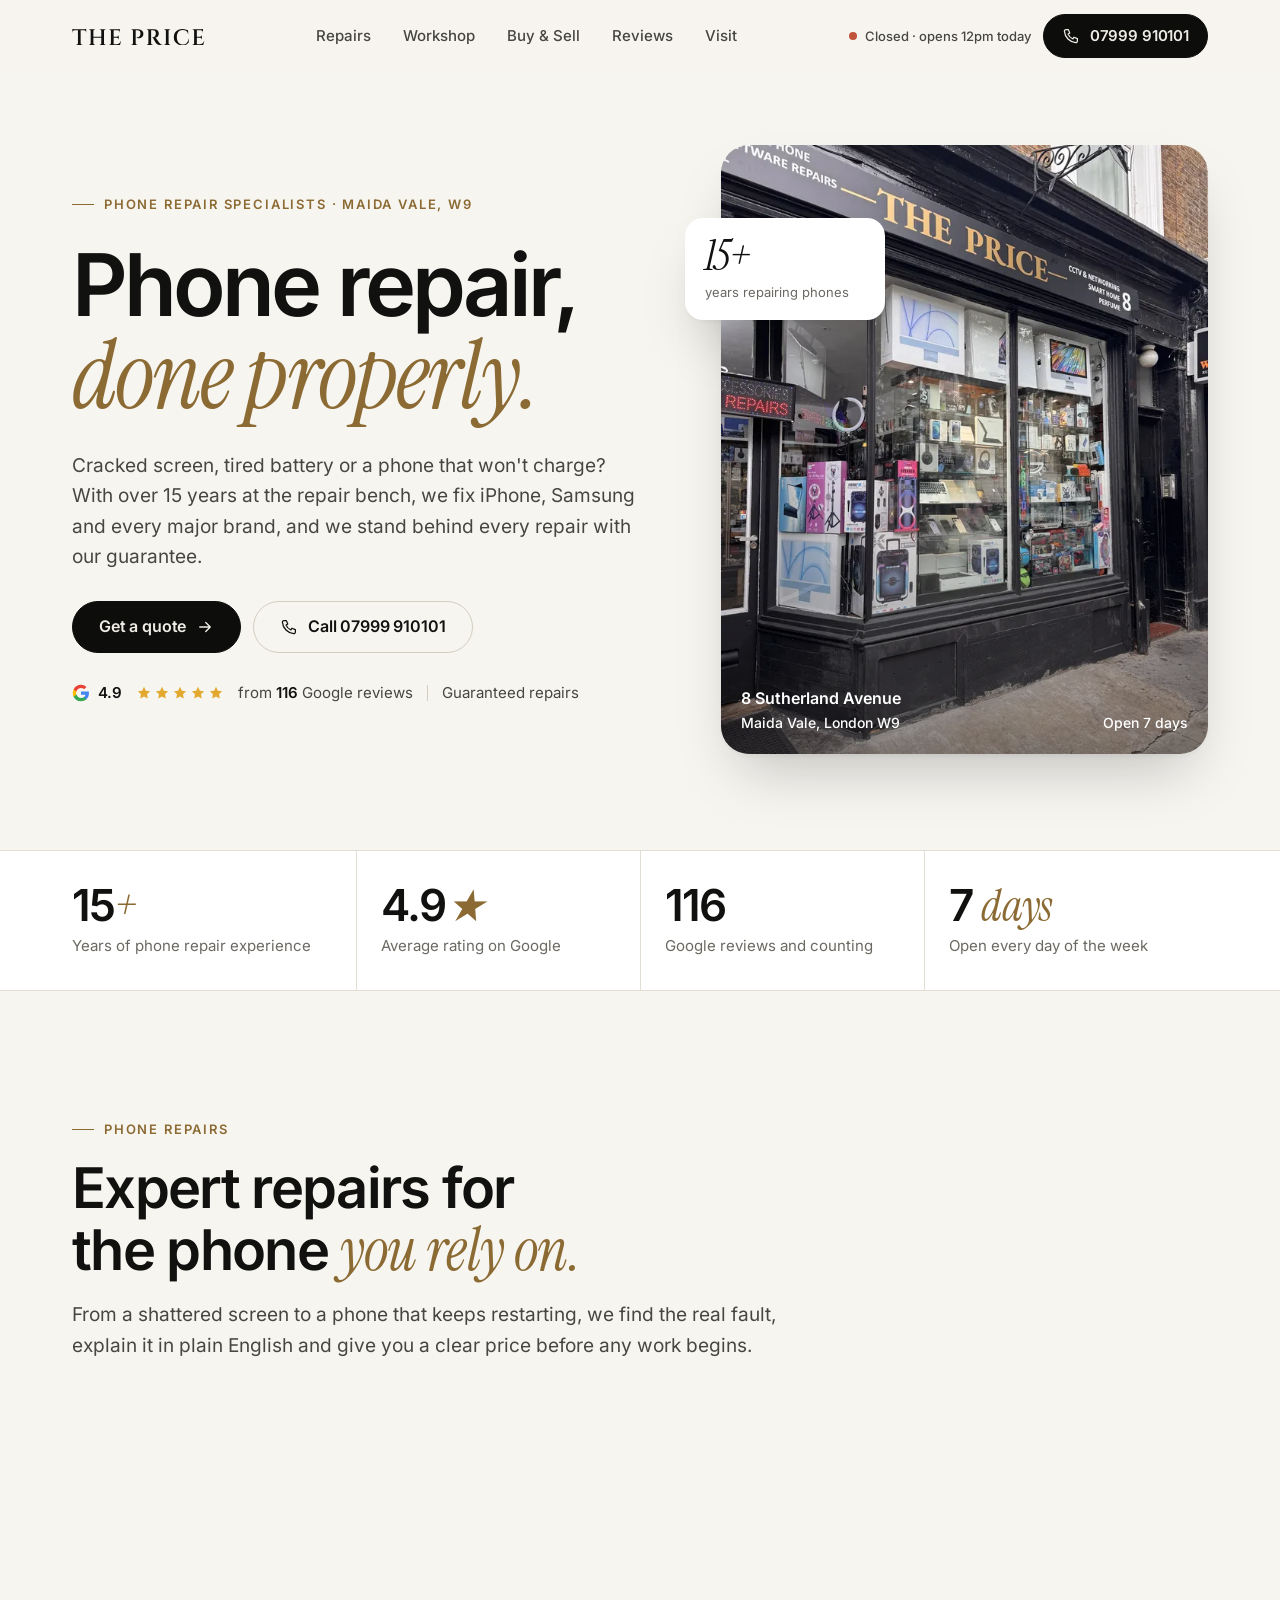
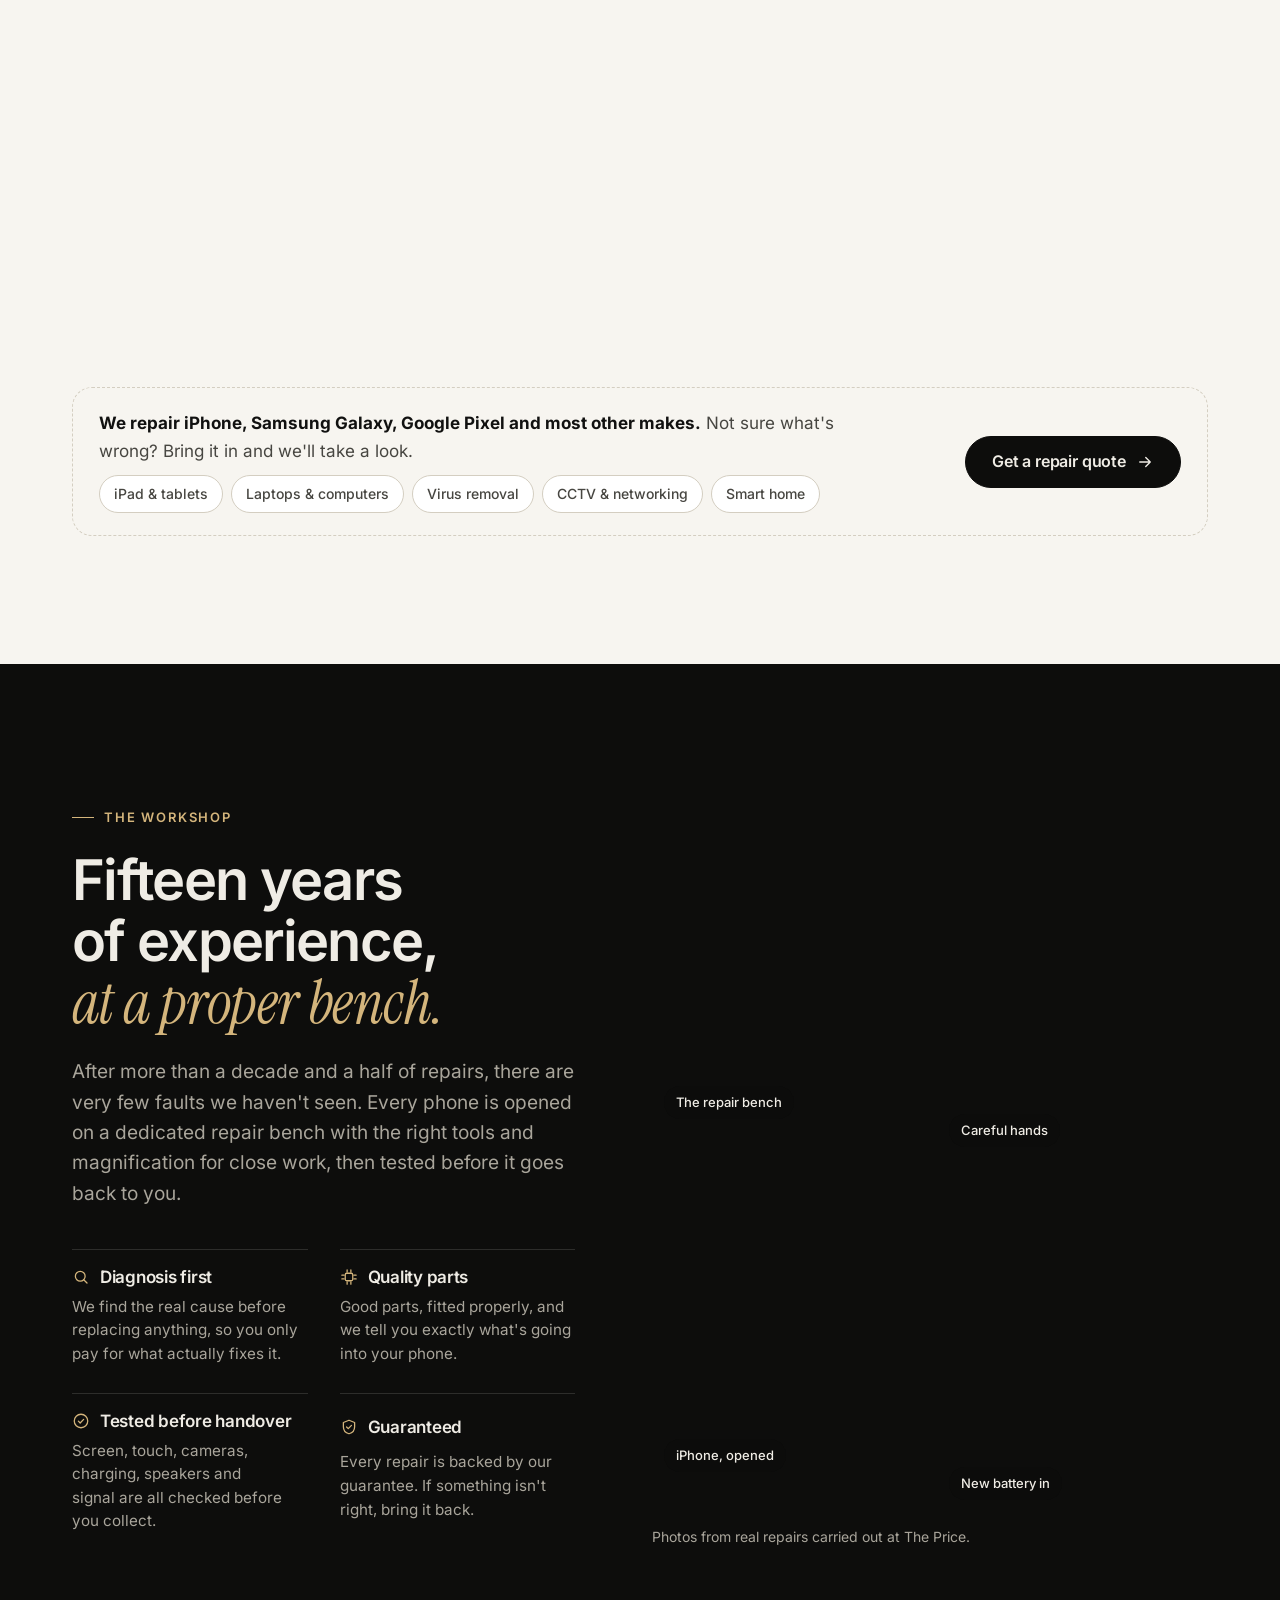
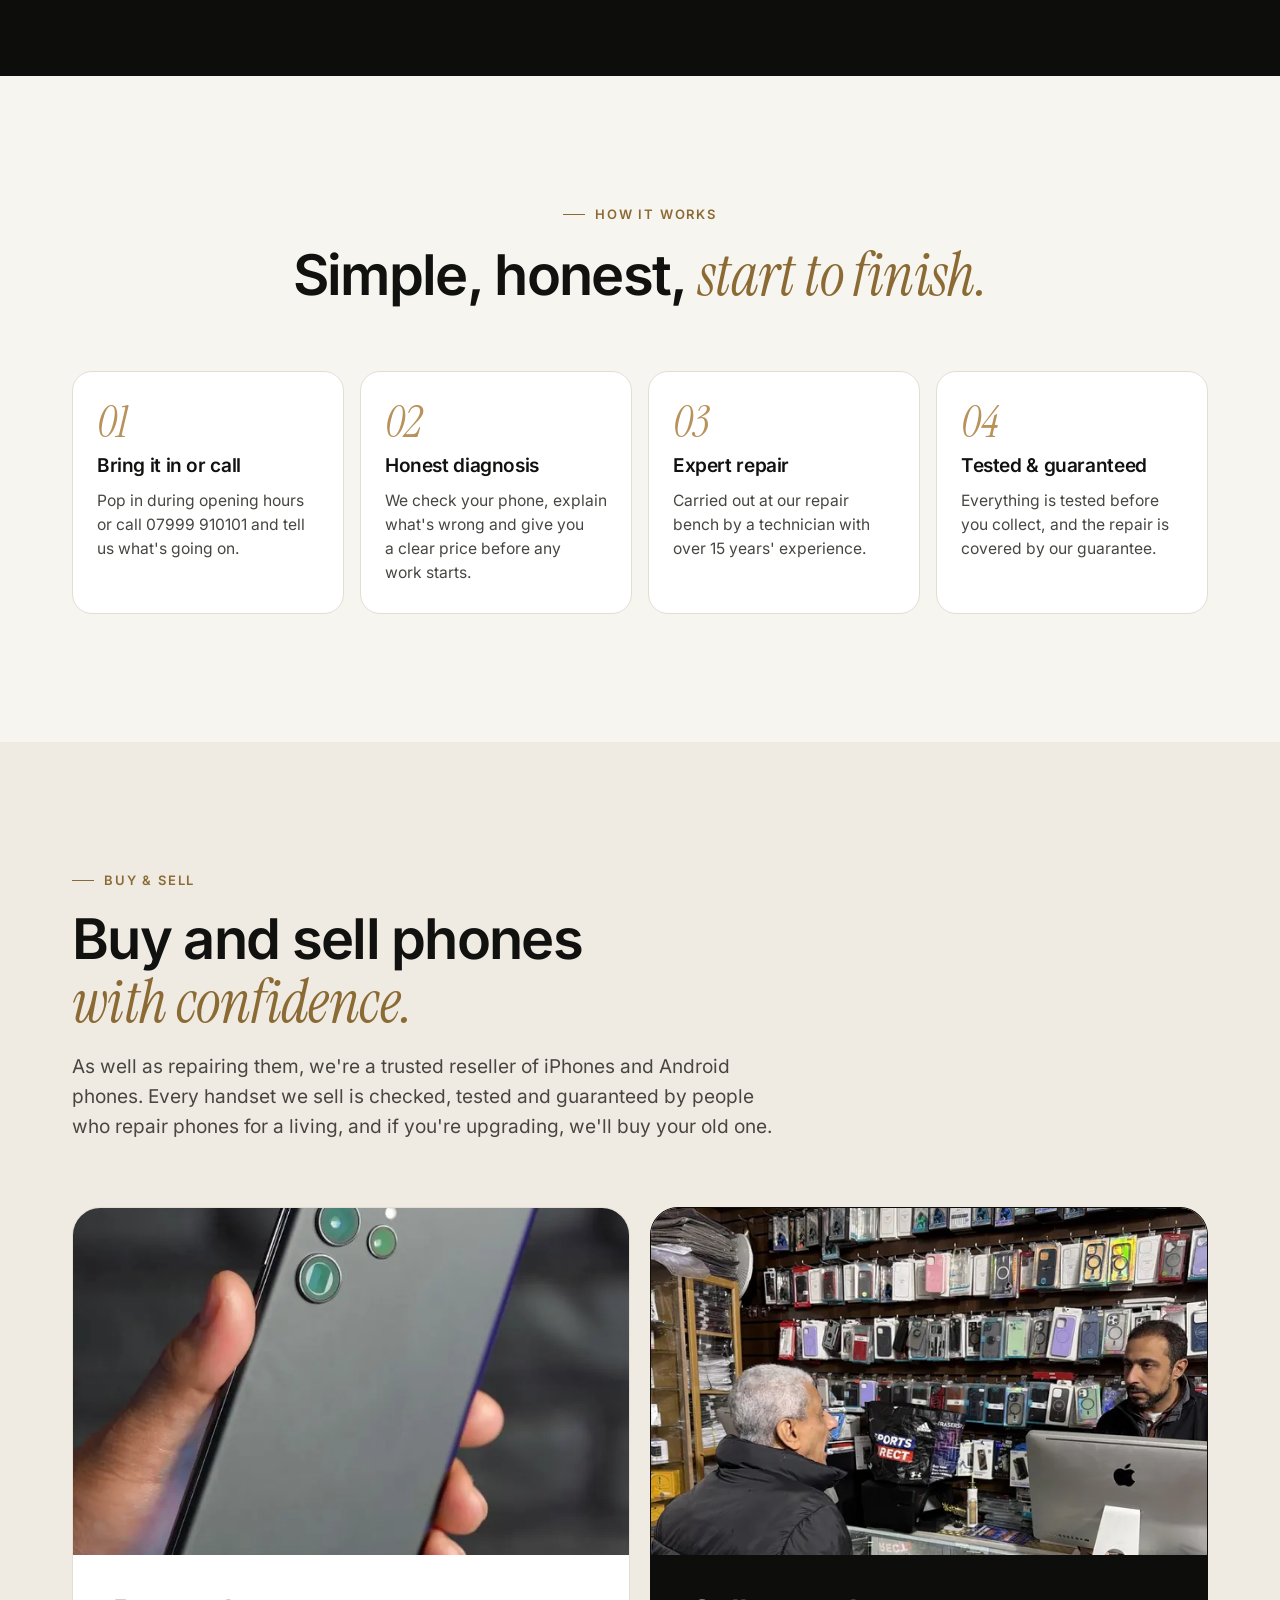
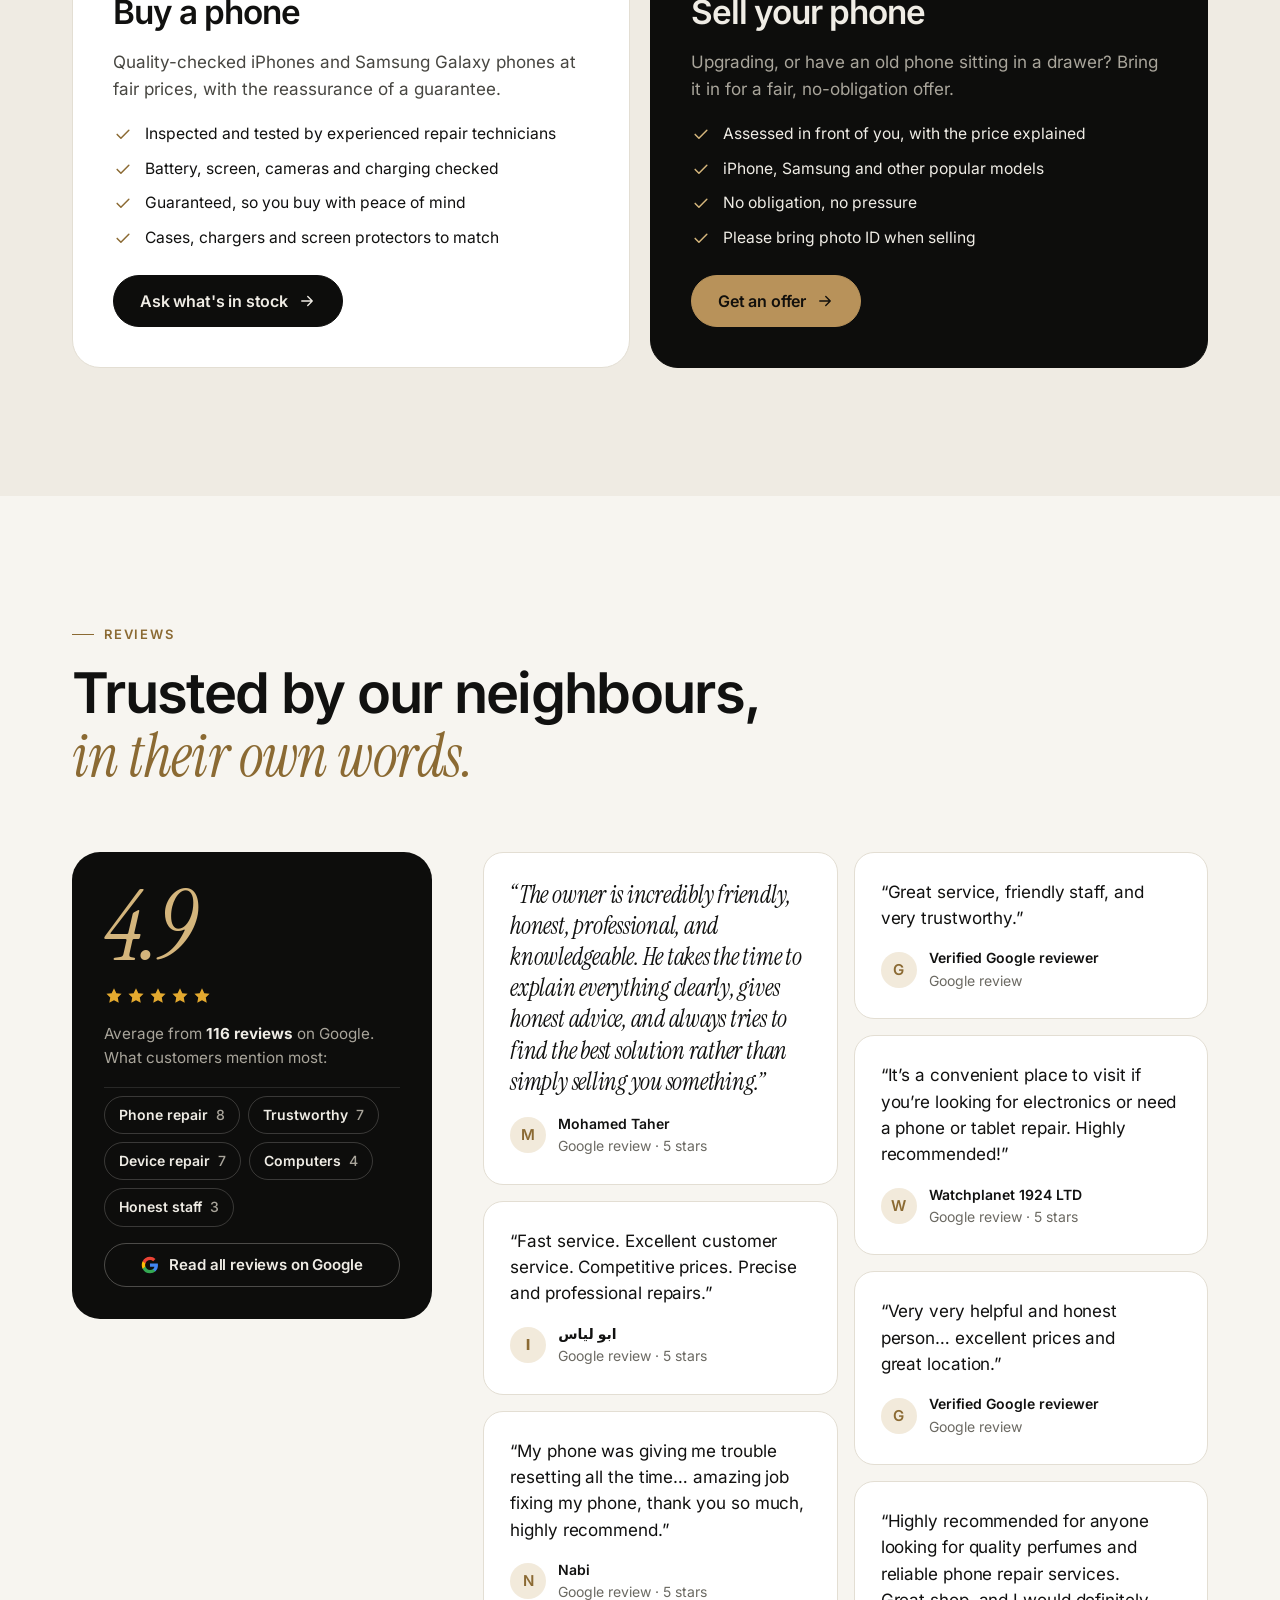
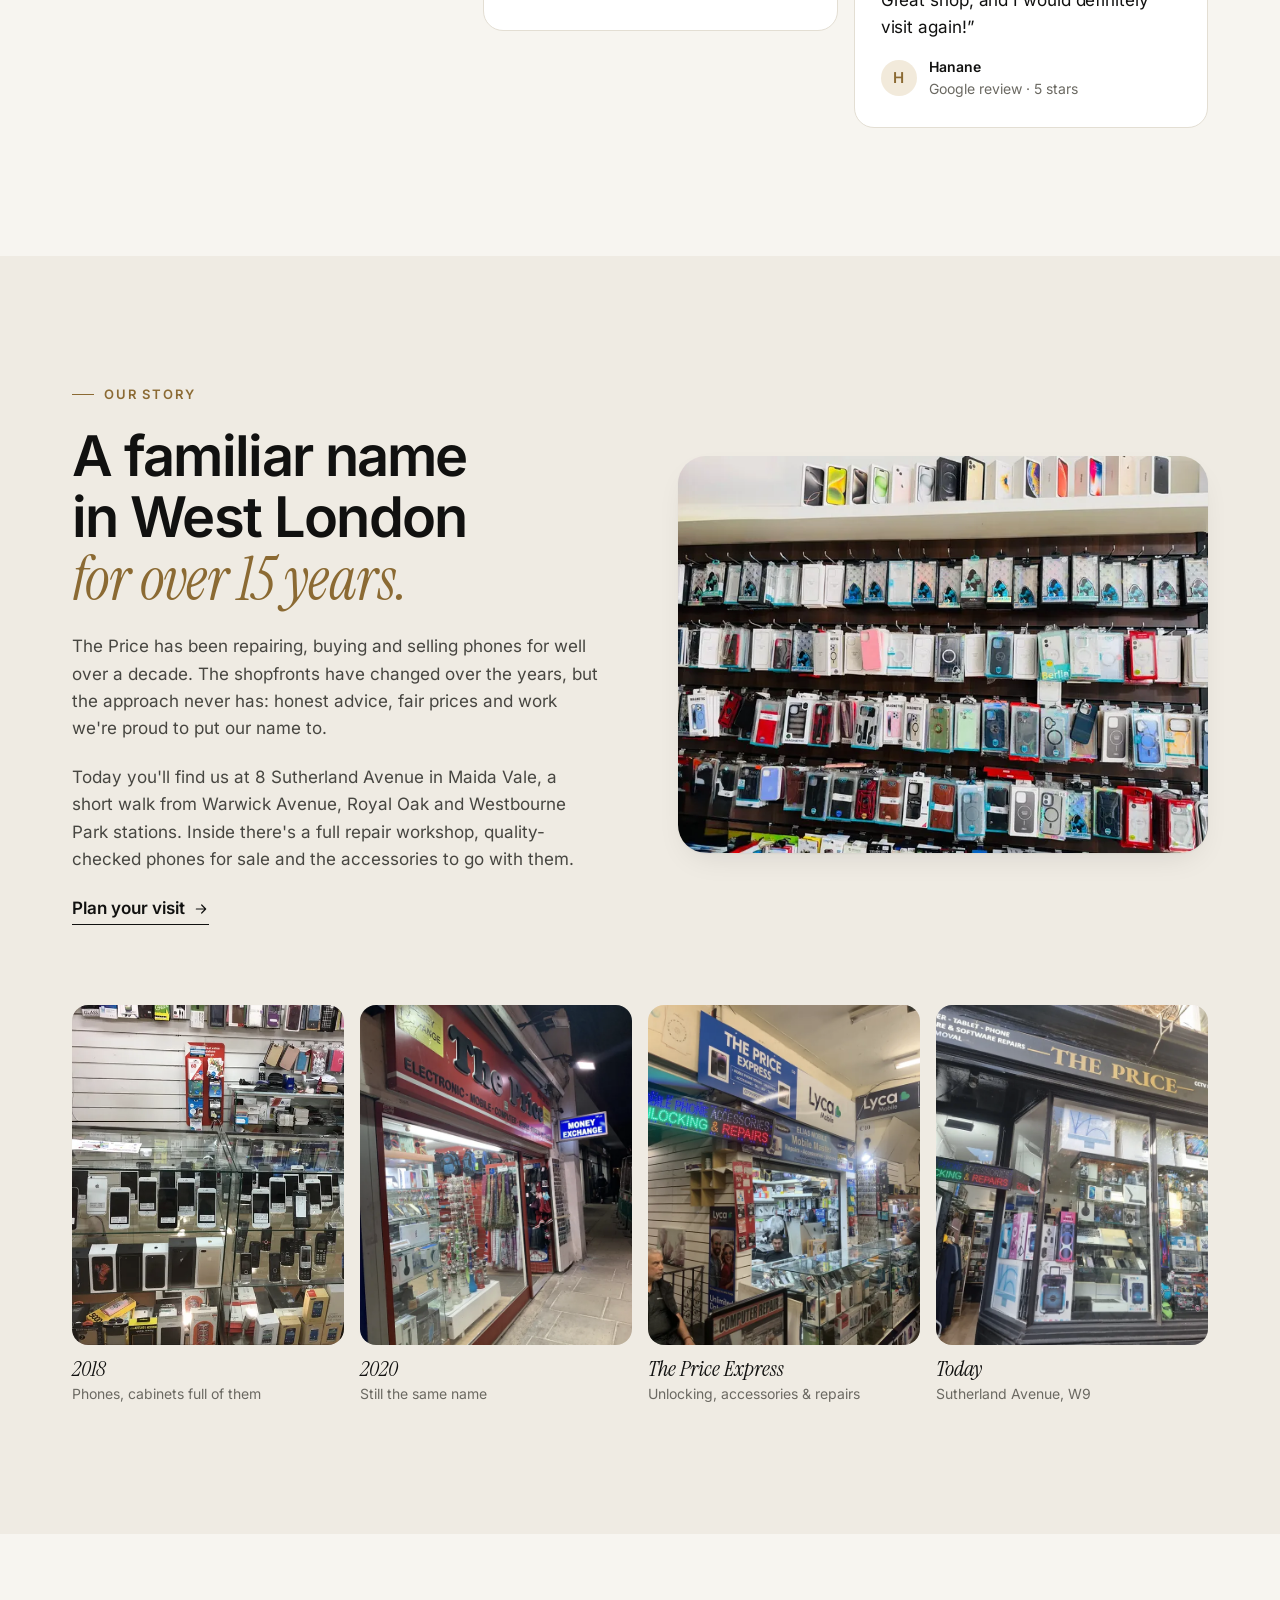
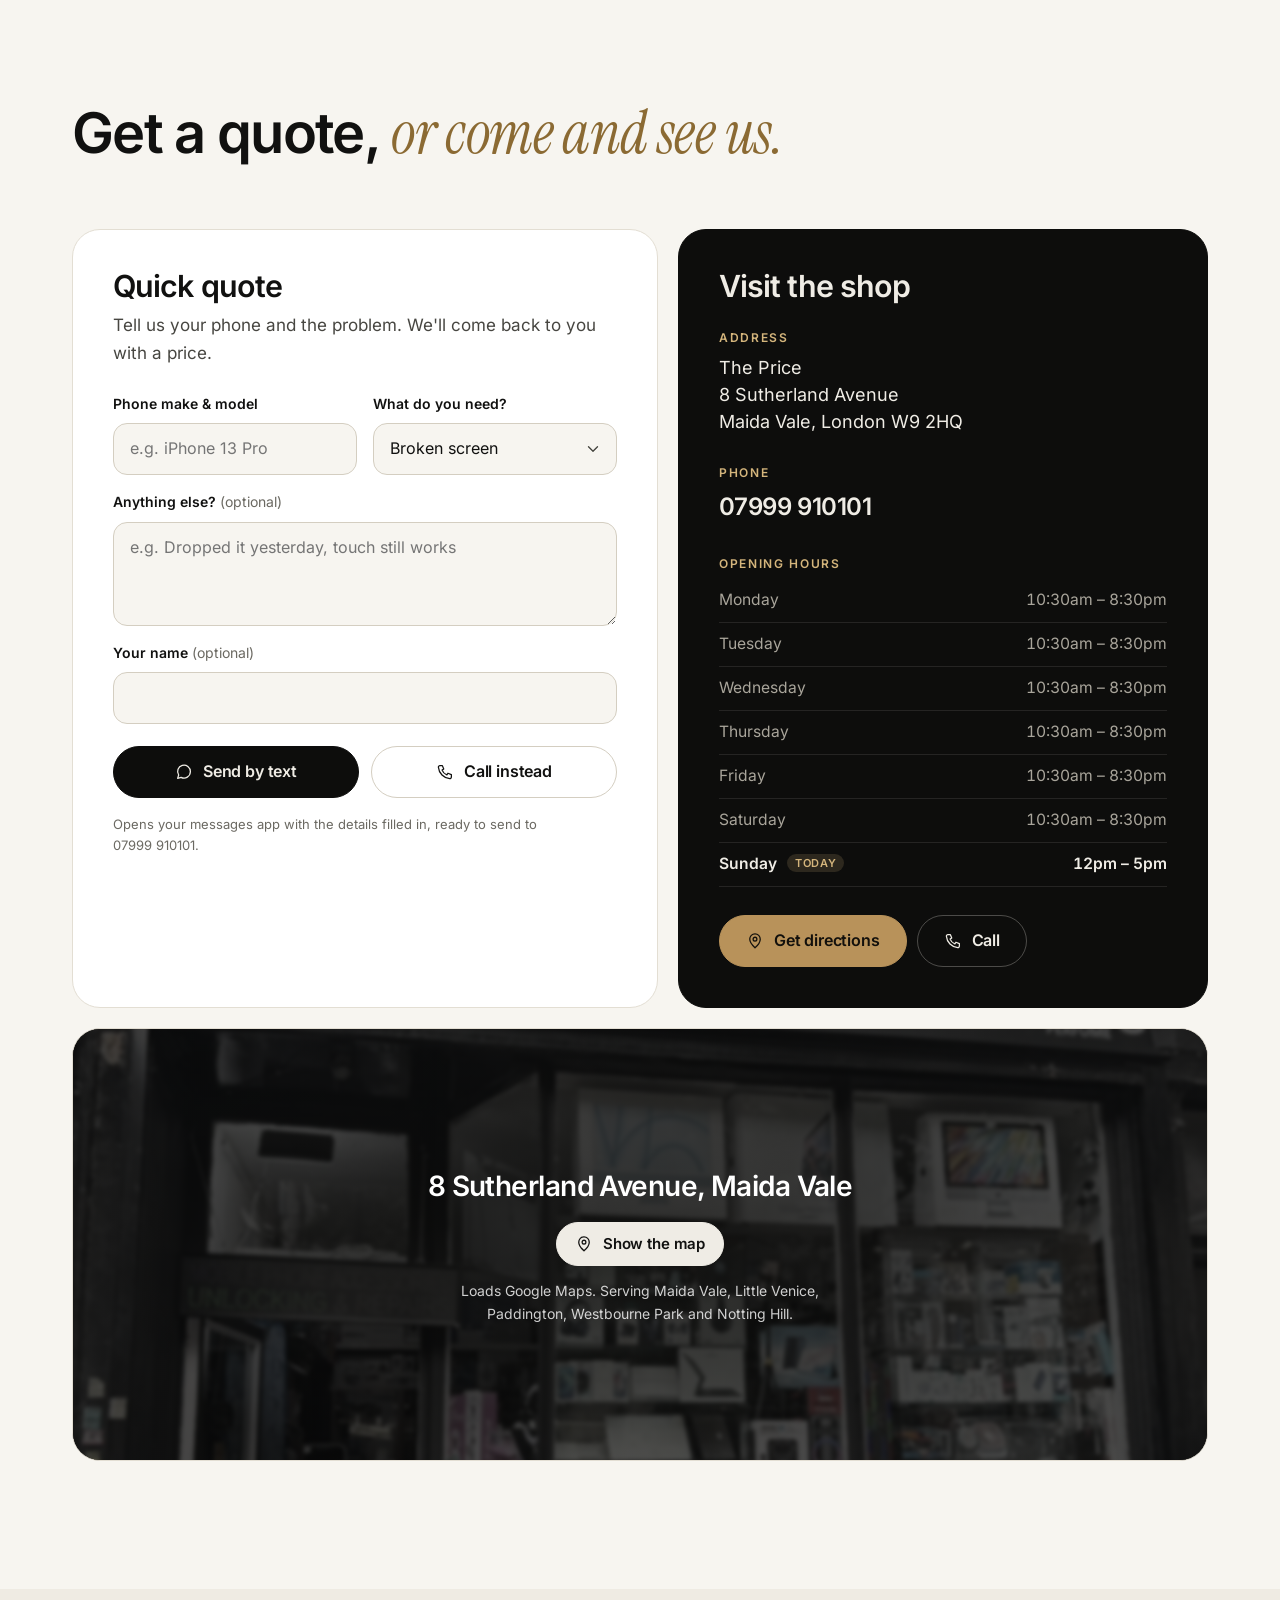
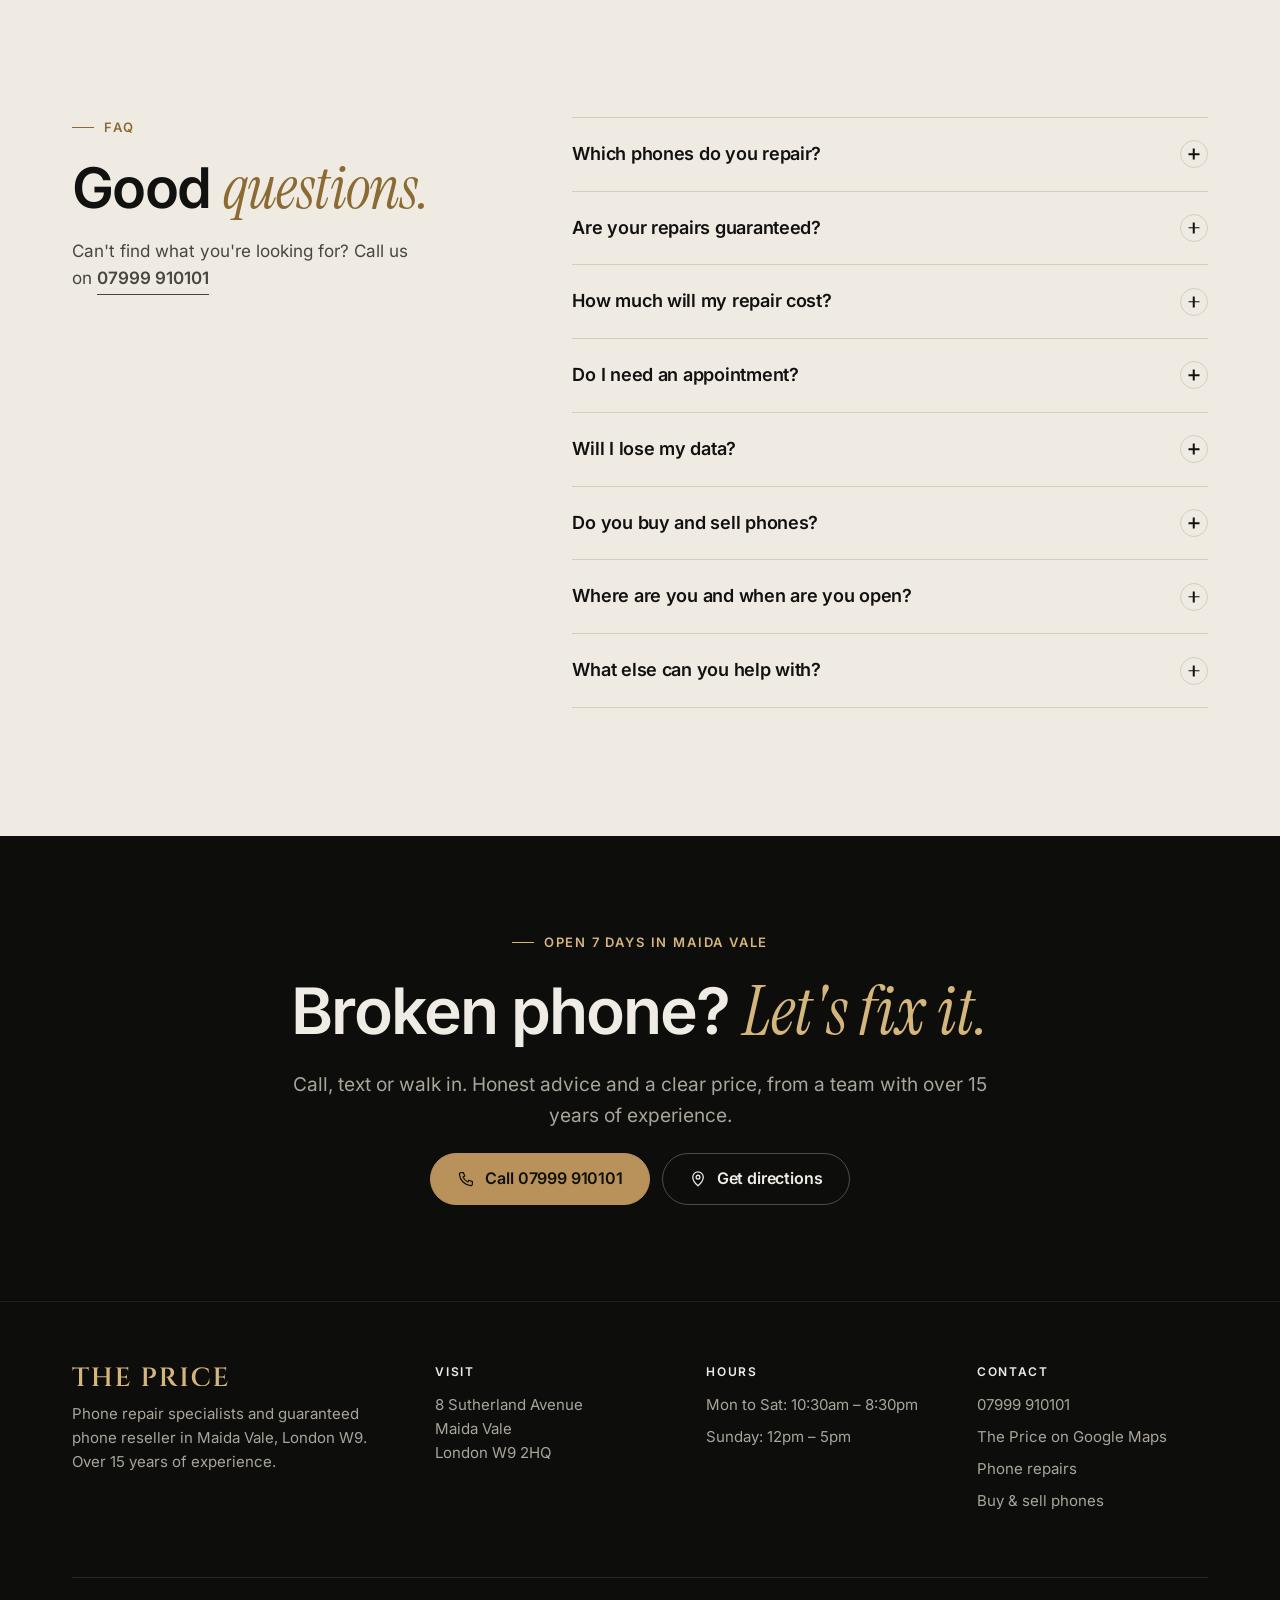
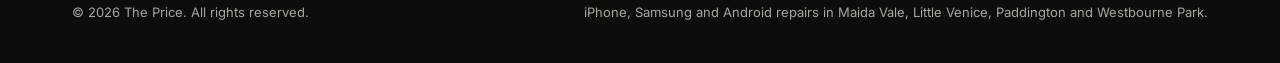
==== commit a7c8b170: "Prepare The Price site for GitHub Pages Serve the-price/ from the gh-pages branch at https://peterki" ====
--- a/the-price/index.html
+++ b/the-price/index.html
@@ -5,7 +5,7 @@
   <meta name="viewport" content="width=device-width, initial-scale=1, viewport-fit=cover">
   <title>Phone Repair Maida Vale W9 | iPhone &amp; Samsung | The Price</title>
   <meta name="description" content="Expert iPhone, Samsung and Android phone repairs in Maida Vale, London W9. Over 15 years' experience, rated 4.9 on Google. Guaranteed phones bought and sold.">
-  <link rel="canonical" href="https://www.thepricelondon.co.uk/">
+  <link rel="canonical" href="https://peterkiselev-web.github.io/desktop-tutorial/">
   <meta name="robots" content="index, follow, max-image-preview:large">
   <meta name="theme-color" content="#f7f5f0">
   <meta name="format-detection" content="telephone=no">
@@ -22,15 +22,15 @@
   <meta property="og:locale" content="en_GB">
   <meta property="og:title" content="The Price | Expert Phone Repair in Maida Vale, London W9">
   <meta property="og:description" content="Over 15 years repairing iPhone, Samsung and Android phones. Rated 4.9 from 116 Google reviews. Guaranteed phones bought and sold.">
-  <meta property="og:url" content="https://www.thepricelondon.co.uk/">
-  <meta property="og:image" content="https://www.thepricelondon.co.uk/og-image.jpg">
+  <meta property="og:url" content="https://peterkiselev-web.github.io/desktop-tutorial/">
+  <meta property="og:image" content="https://peterkiselev-web.github.io/desktop-tutorial/og-image.jpg">
   <meta property="og:image:width" content="1200">
   <meta property="og:image:height" content="630">
   <meta property="og:image:alt" content="The Price shopfront at 8 Sutherland Avenue, Maida Vale">
   <meta name="twitter:card" content="summary_large_image">
   <meta name="twitter:title" content="The Price | Expert Phone Repair in Maida Vale, London W9">
   <meta name="twitter:description" content="Over 15 years repairing iPhone, Samsung and Android phones. Rated 4.9 from 116 Google reviews.">
-  <meta name="twitter:image" content="https://www.thepricelondon.co.uk/og-image.jpg">
+  <meta name="twitter:image" content="https://peterkiselev-web.github.io/desktop-tutorial/og-image.jpg">
 
   <link rel="icon" href="favicon.svg" type="image/svg+xml">
   <link rel="icon" href="favicon-32.png" sizes="32x32" type="image/png">
@@ -46,17 +46,17 @@
     "@graph": [
       {
         "@type": "MobilePhoneStore",
-        "@id": "https://www.thepricelondon.co.uk/#business",
+        "@id": "https://peterkiselev-web.github.io/desktop-tutorial/#business",
         "name": "The Price",
         "description": "Phone repair specialists in Maida Vale, London W9, with over 15 years' experience repairing iPhone, Samsung and Android phones. Guaranteed repairs, and quality-checked, guaranteed phones bought and sold.",
-        "url": "https://www.thepricelondon.co.uk/",
+        "url": "https://peterkiselev-web.github.io/desktop-tutorial/",
         "telephone": "+447999910101",
         "image": [
-          "https://www.thepricelondon.co.uk/og-image.jpg",
-          "https://www.thepricelondon.co.uk/assets/img/storefront-1400.webp",
-          "https://www.thepricelondon.co.uk/assets/img/shopfront-window-1440.webp"
+          "https://peterkiselev-web.github.io/desktop-tutorial/og-image.jpg",
+          "https://peterkiselev-web.github.io/desktop-tutorial/assets/img/storefront-1400.webp",
+          "https://peterkiselev-web.github.io/desktop-tutorial/assets/img/shopfront-window-1440.webp"
         ],
-        "logo": "https://www.thepricelondon.co.uk/icon-512.png",
+        "logo": "https://peterkiselev-web.github.io/desktop-tutorial/icon-512.png",
         "address": {
           "@type": "PostalAddress",
           "streetAddress": "8 Sutherland Avenue",
@@ -101,15 +101,15 @@
       },
       {
         "@type": "WebSite",
-        "@id": "https://www.thepricelondon.co.uk/#website",
-        "url": "https://www.thepricelondon.co.uk/",
+        "@id": "https://peterkiselev-web.github.io/desktop-tutorial/#website",
+        "url": "https://peterkiselev-web.github.io/desktop-tutorial/",
         "name": "The Price",
         "inLanguage": "en-GB",
-        "publisher": { "@id": "https://www.thepricelondon.co.uk/#business" }
+        "publisher": { "@id": "https://peterkiselev-web.github.io/desktop-tutorial/#business" }
       },
       {
         "@type": "FAQPage",
-        "@id": "https://www.thepricelondon.co.uk/#faq",
+        "@id": "https://peterkiselev-web.github.io/desktop-tutorial/#faq",
         "mainEntity": [
           { "@type": "Question", "name": "Which phones do you repair?", "acceptedAnswer": { "@type": "Answer", "text": "We repair iPhone, Samsung Galaxy, Google Pixel and most other makes, as well as iPads, Android tablets and computers." } },
           { "@type": "Question", "name": "Are your repairs guaranteed?", "acceptedAnswer": { "@type": "Answer", "text": "Yes. Every repair is backed by our guarantee. If anything isn't right with the work we've done, bring it back and we'll put it right." } },
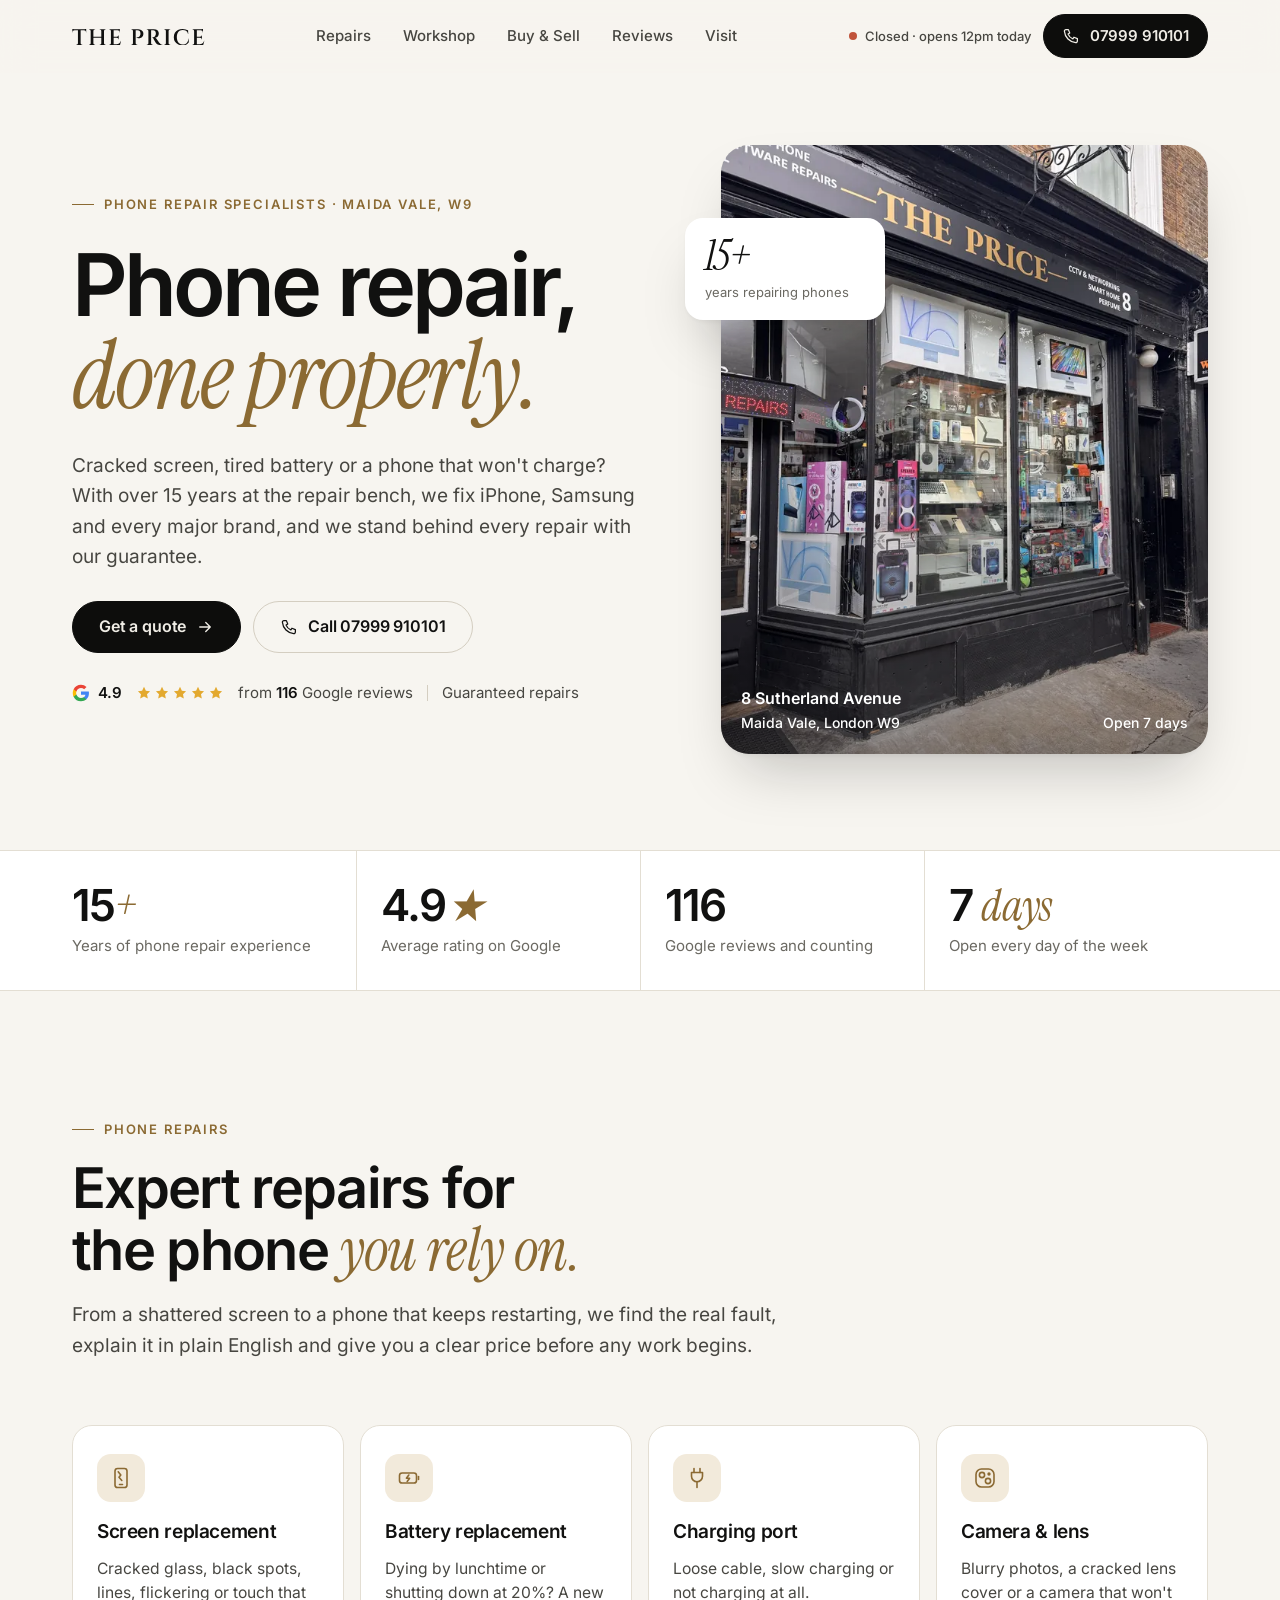
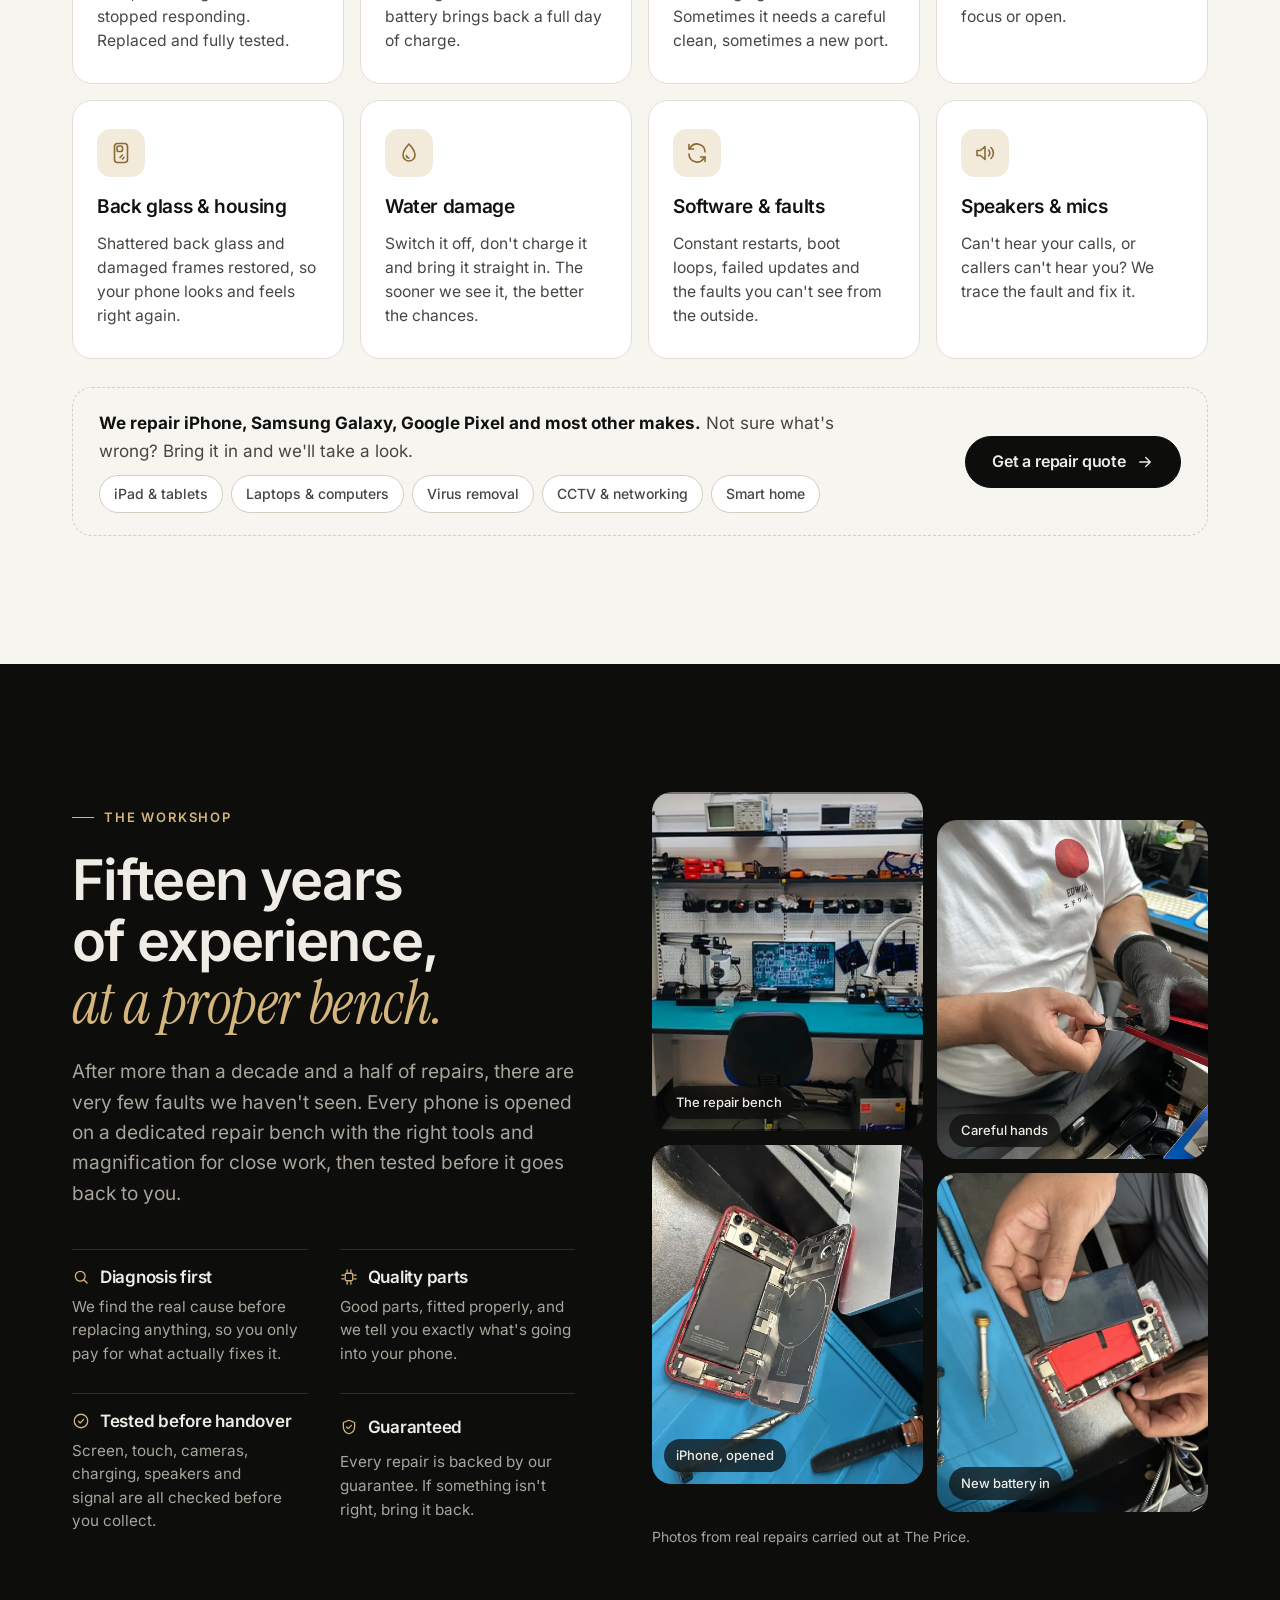
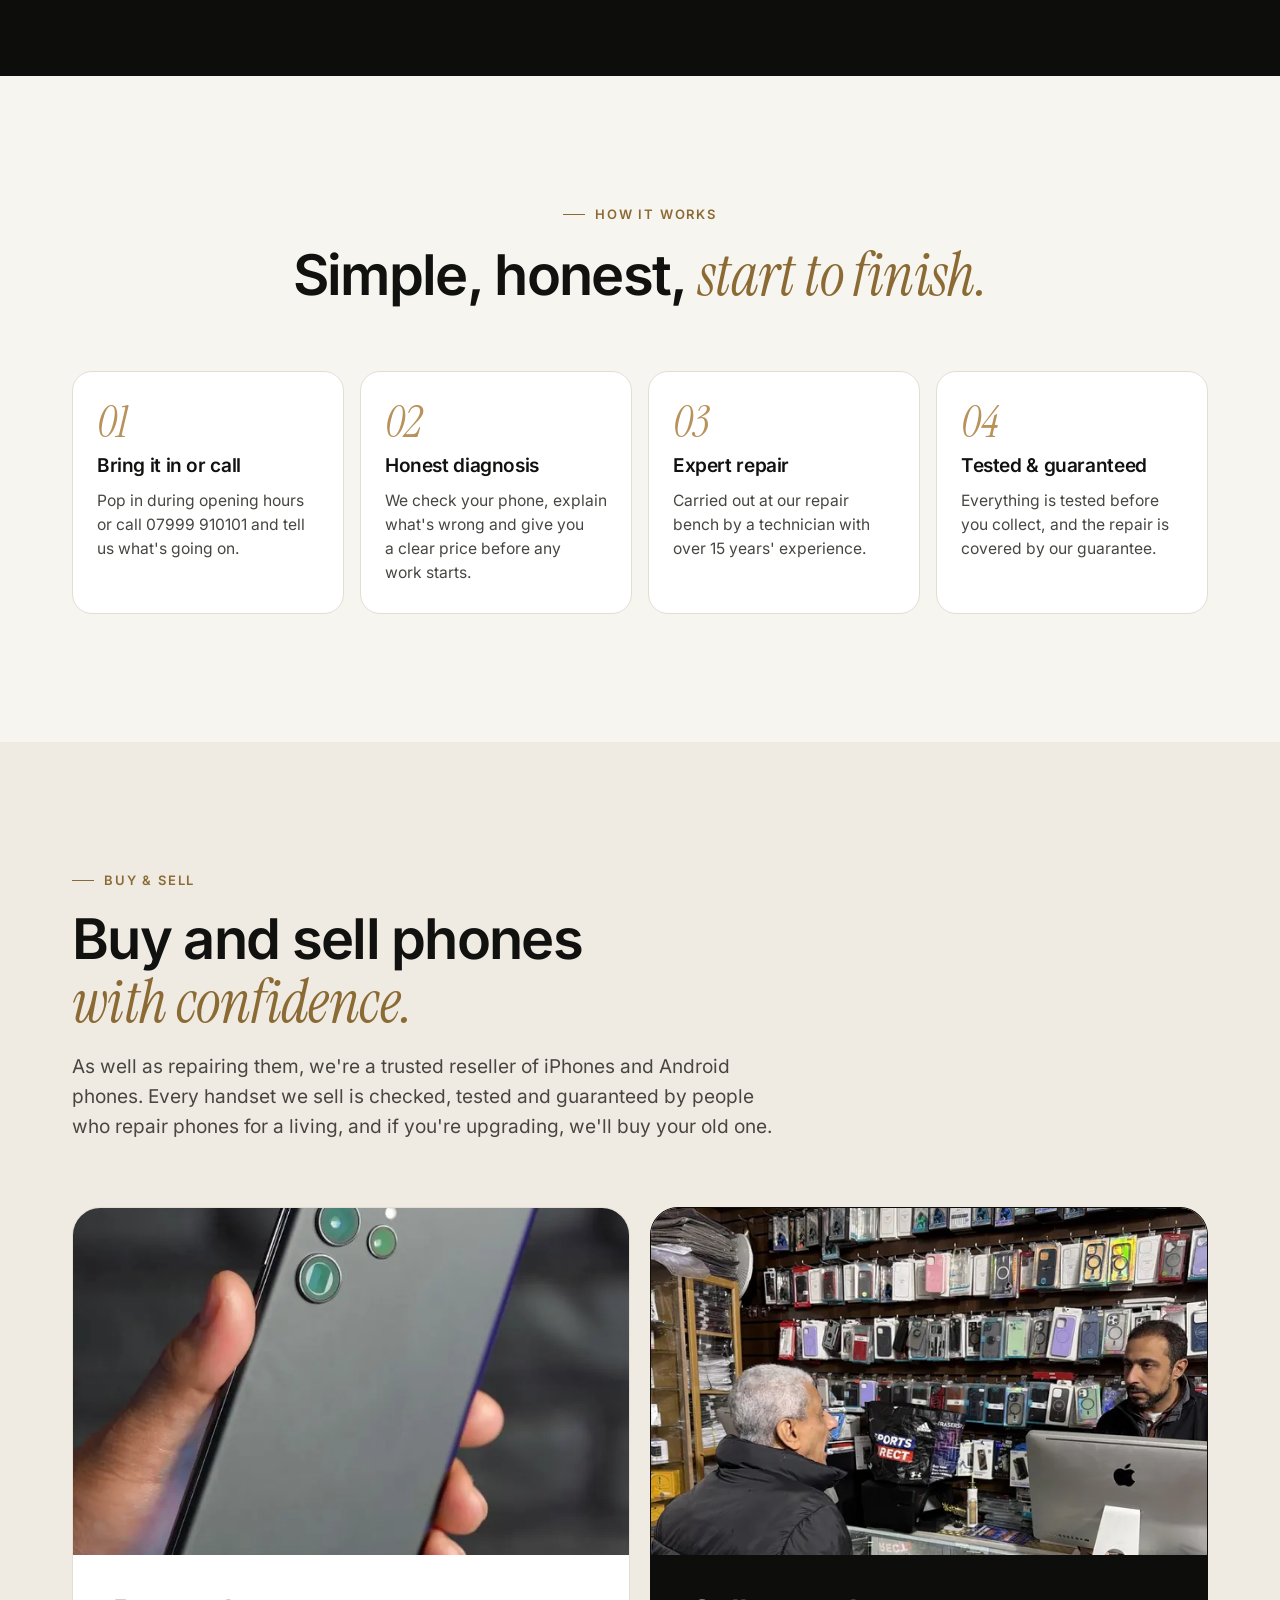
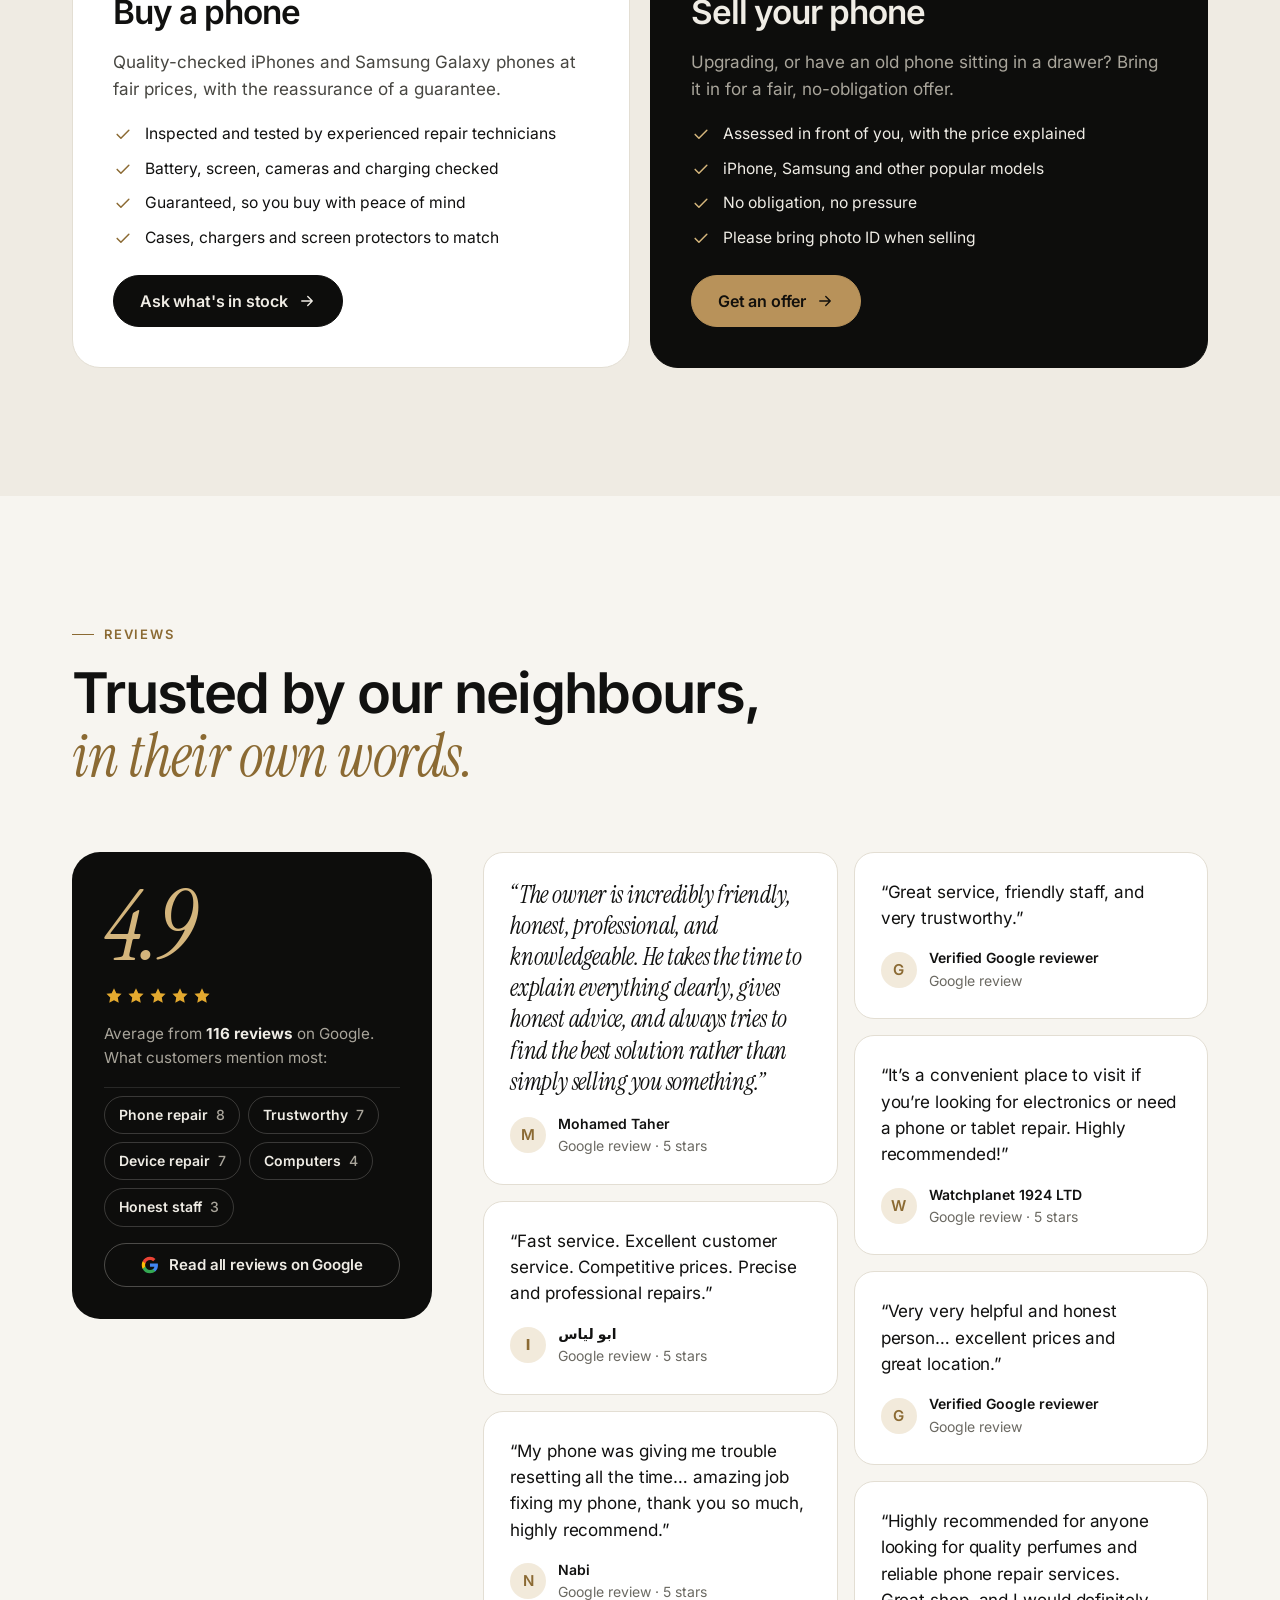
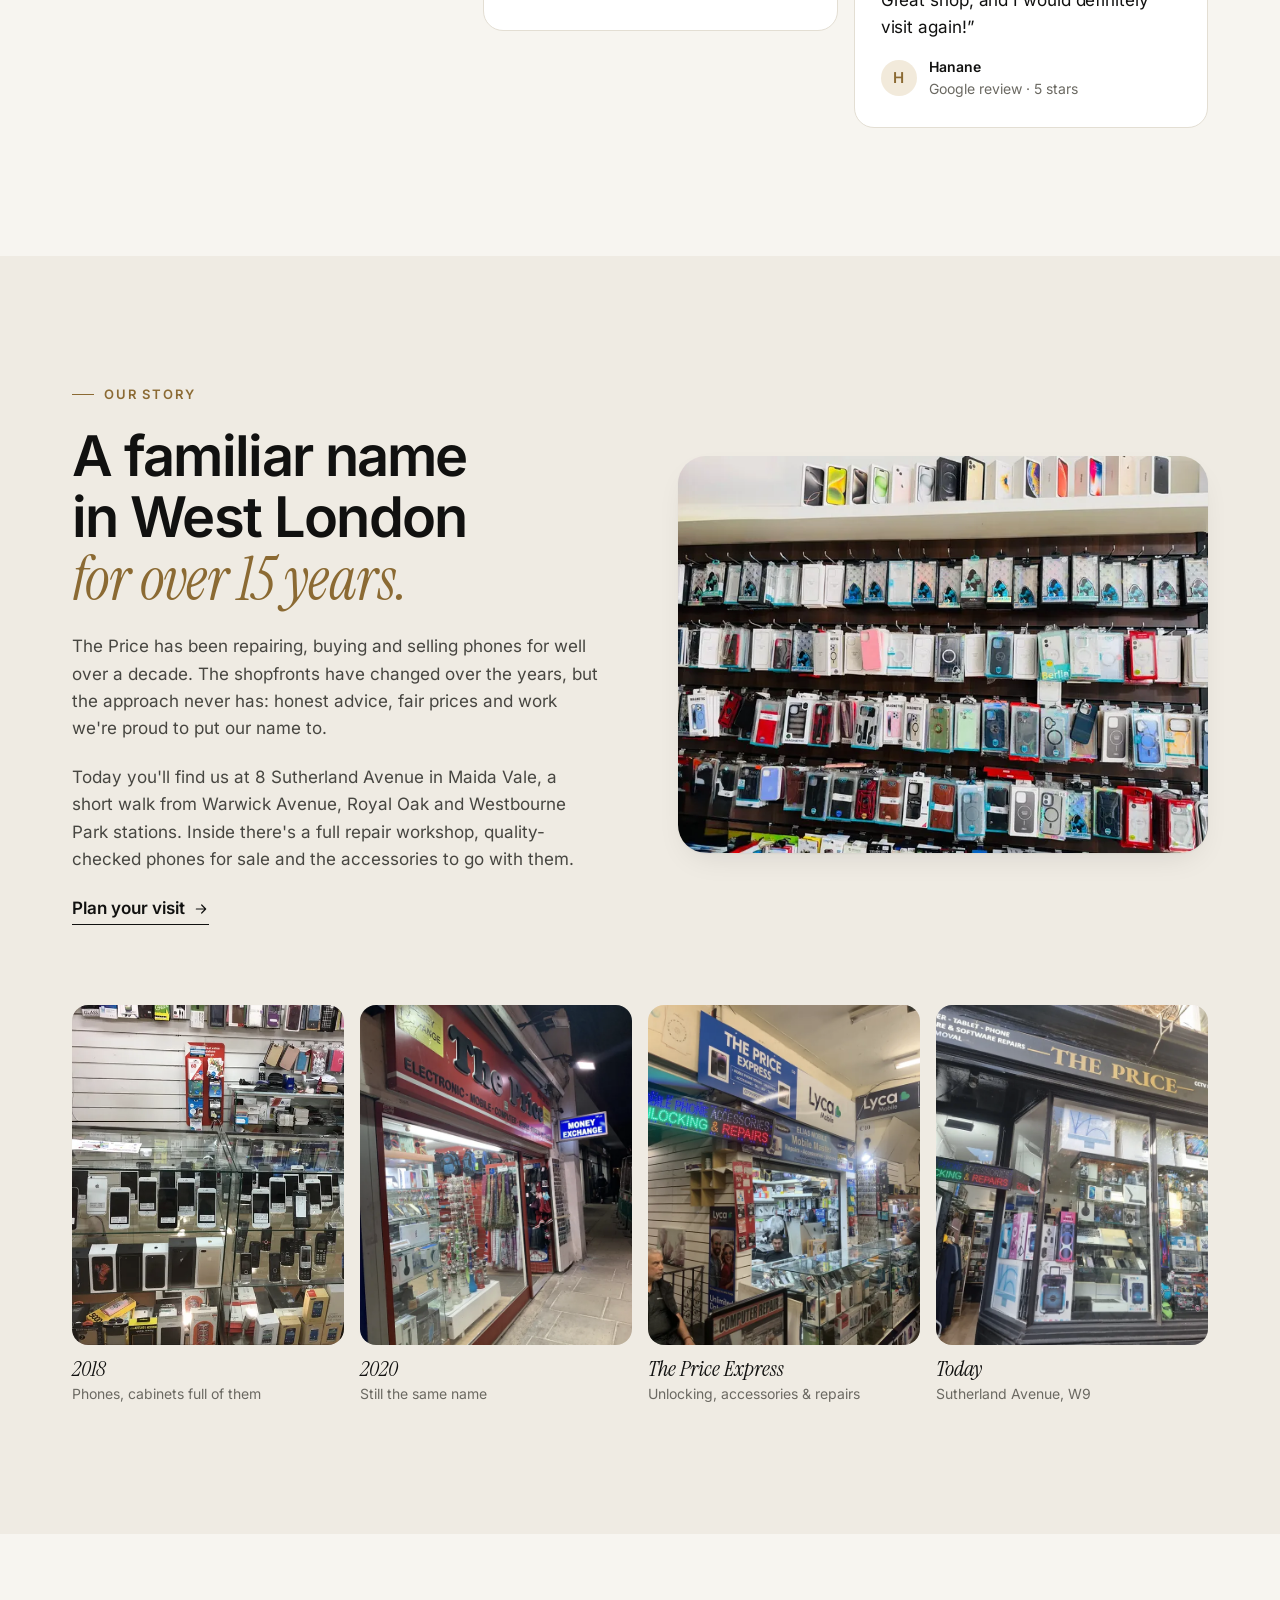
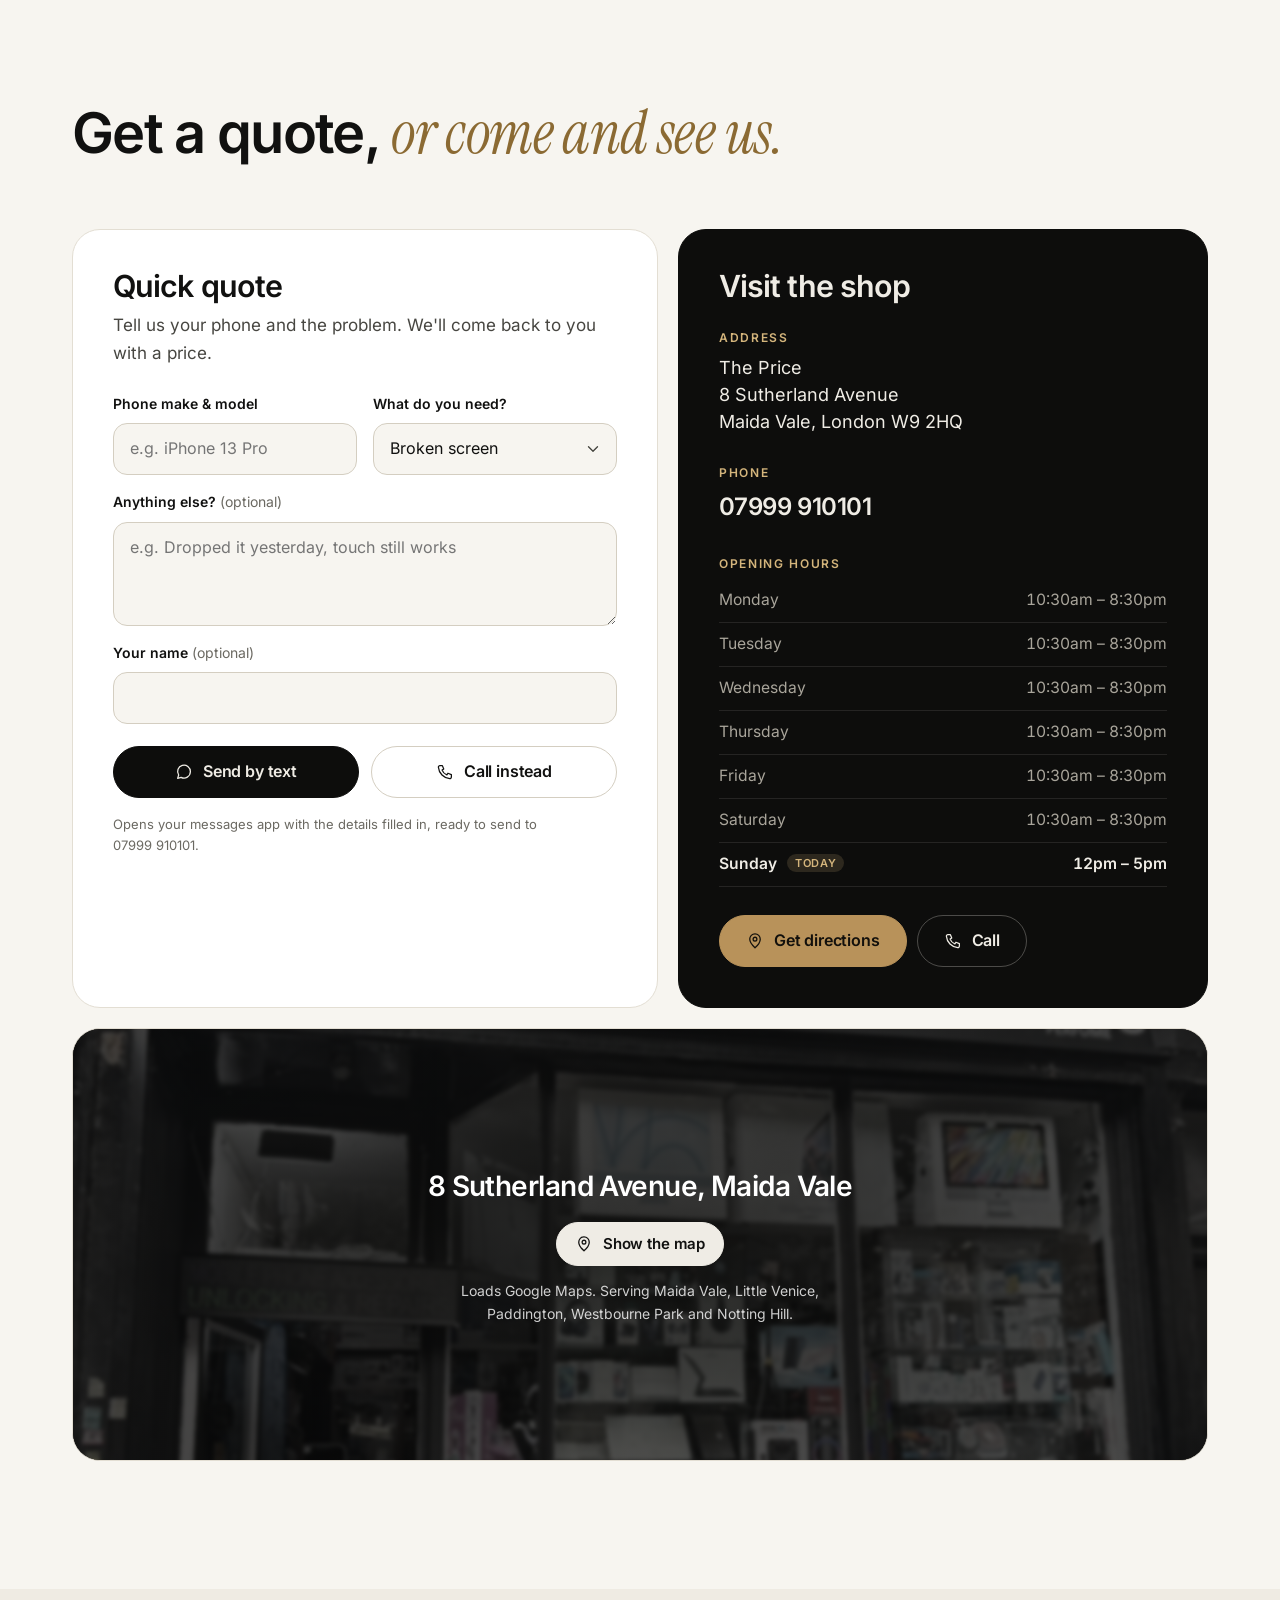
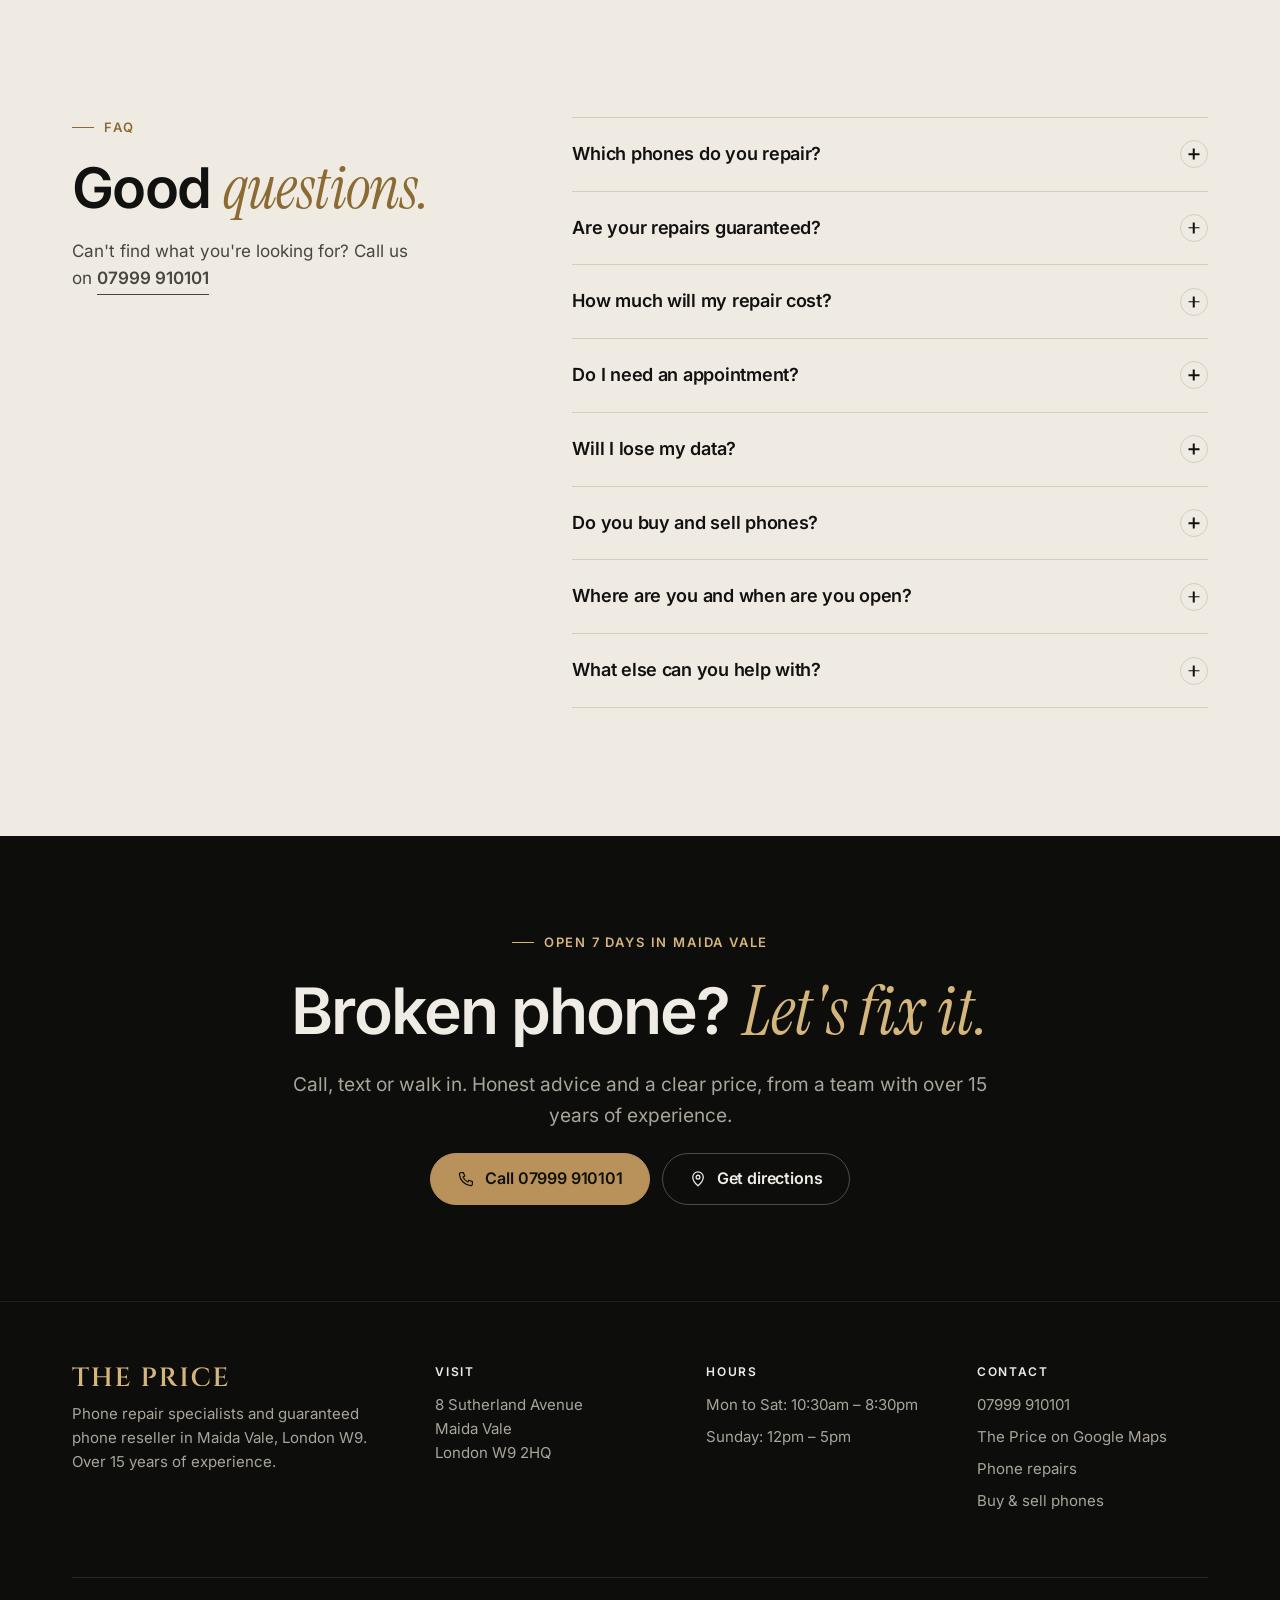
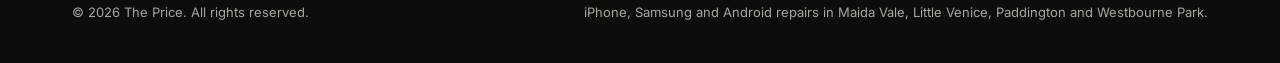
==== commit 79a24e84: "Publish The Price from main at /desktop-tutorial/the-price/ GitHub Pages for this repo already build" ====
--- a/the-price/index.html
+++ b/the-price/index.html
@@ -5,7 +5,7 @@
   <meta name="viewport" content="width=device-width, initial-scale=1, viewport-fit=cover">
   <title>Phone Repair Maida Vale W9 | iPhone &amp; Samsung | The Price</title>
   <meta name="description" content="Expert iPhone, Samsung and Android phone repairs in Maida Vale, London W9. Over 15 years' experience, rated 4.9 on Google. Guaranteed phones bought and sold.">
-  <link rel="canonical" href="https://peterkiselev-web.github.io/desktop-tutorial/">
+  <link rel="canonical" href="https://peterkiselev-web.github.io/desktop-tutorial/the-price/">
   <meta name="robots" content="index, follow, max-image-preview:large">
   <meta name="theme-color" content="#f7f5f0">
   <meta name="format-detection" content="telephone=no">
@@ -22,15 +22,15 @@
   <meta property="og:locale" content="en_GB">
   <meta property="og:title" content="The Price | Expert Phone Repair in Maida Vale, London W9">
   <meta property="og:description" content="Over 15 years repairing iPhone, Samsung and Android phones. Rated 4.9 from 116 Google reviews. Guaranteed phones bought and sold.">
-  <meta property="og:url" content="https://peterkiselev-web.github.io/desktop-tutorial/">
-  <meta property="og:image" content="https://peterkiselev-web.github.io/desktop-tutorial/og-image.jpg">
+  <meta property="og:url" content="https://peterkiselev-web.github.io/desktop-tutorial/the-price/">
+  <meta property="og:image" content="https://peterkiselev-web.github.io/desktop-tutorial/the-price/og-image.jpg">
   <meta property="og:image:width" content="1200">
   <meta property="og:image:height" content="630">
   <meta property="og:image:alt" content="The Price shopfront at 8 Sutherland Avenue, Maida Vale">
   <meta name="twitter:card" content="summary_large_image">
   <meta name="twitter:title" content="The Price | Expert Phone Repair in Maida Vale, London W9">
   <meta name="twitter:description" content="Over 15 years repairing iPhone, Samsung and Android phones. Rated 4.9 from 116 Google reviews.">
-  <meta name="twitter:image" content="https://peterkiselev-web.github.io/desktop-tutorial/og-image.jpg">
+  <meta name="twitter:image" content="https://peterkiselev-web.github.io/desktop-tutorial/the-price/og-image.jpg">
 
   <link rel="icon" href="favicon.svg" type="image/svg+xml">
   <link rel="icon" href="favicon-32.png" sizes="32x32" type="image/png">
@@ -46,17 +46,17 @@
     "@graph": [
       {
         "@type": "MobilePhoneStore",
-        "@id": "https://peterkiselev-web.github.io/desktop-tutorial/#business",
+        "@id": "https://peterkiselev-web.github.io/desktop-tutorial/the-price/#business",
         "name": "The Price",
         "description": "Phone repair specialists in Maida Vale, London W9, with over 15 years' experience repairing iPhone, Samsung and Android phones. Guaranteed repairs, and quality-checked, guaranteed phones bought and sold.",
-        "url": "https://peterkiselev-web.github.io/desktop-tutorial/",
+        "url": "https://peterkiselev-web.github.io/desktop-tutorial/the-price/",
         "telephone": "+447999910101",
         "image": [
-          "https://peterkiselev-web.github.io/desktop-tutorial/og-image.jpg",
-          "https://peterkiselev-web.github.io/desktop-tutorial/assets/img/storefront-1400.webp",
-          "https://peterkiselev-web.github.io/desktop-tutorial/assets/img/shopfront-window-1440.webp"
+          "https://peterkiselev-web.github.io/desktop-tutorial/the-price/og-image.jpg",
+          "https://peterkiselev-web.github.io/desktop-tutorial/the-price/assets/img/storefront-1400.webp",
+          "https://peterkiselev-web.github.io/desktop-tutorial/the-price/assets/img/shopfront-window-1440.webp"
         ],
-        "logo": "https://peterkiselev-web.github.io/desktop-tutorial/icon-512.png",
+        "logo": "https://peterkiselev-web.github.io/desktop-tutorial/the-price/icon-512.png",
         "address": {
           "@type": "PostalAddress",
           "streetAddress": "8 Sutherland Avenue",
@@ -101,15 +101,15 @@
       },
       {
         "@type": "WebSite",
-        "@id": "https://peterkiselev-web.github.io/desktop-tutorial/#website",
-        "url": "https://peterkiselev-web.github.io/desktop-tutorial/",
+        "@id": "https://peterkiselev-web.github.io/desktop-tutorial/the-price/#website",
+        "url": "https://peterkiselev-web.github.io/desktop-tutorial/the-price/",
         "name": "The Price",
         "inLanguage": "en-GB",
-        "publisher": { "@id": "https://peterkiselev-web.github.io/desktop-tutorial/#business" }
+        "publisher": { "@id": "https://peterkiselev-web.github.io/desktop-tutorial/the-price/#business" }
       },
       {
         "@type": "FAQPage",
-        "@id": "https://peterkiselev-web.github.io/desktop-tutorial/#faq",
+        "@id": "https://peterkiselev-web.github.io/desktop-tutorial/the-price/#faq",
         "mainEntity": [
           { "@type": "Question", "name": "Which phones do you repair?", "acceptedAnswer": { "@type": "Answer", "text": "We repair iPhone, Samsung Galaxy, Google Pixel and most other makes, as well as iPads, Android tablets and computers." } },
           { "@type": "Question", "name": "Are your repairs guaranteed?", "acceptedAnswer": { "@type": "Answer", "text": "Yes. Every repair is backed by our guarantee. If anything isn't right with the work we've done, bring it back and we'll put it right." } },
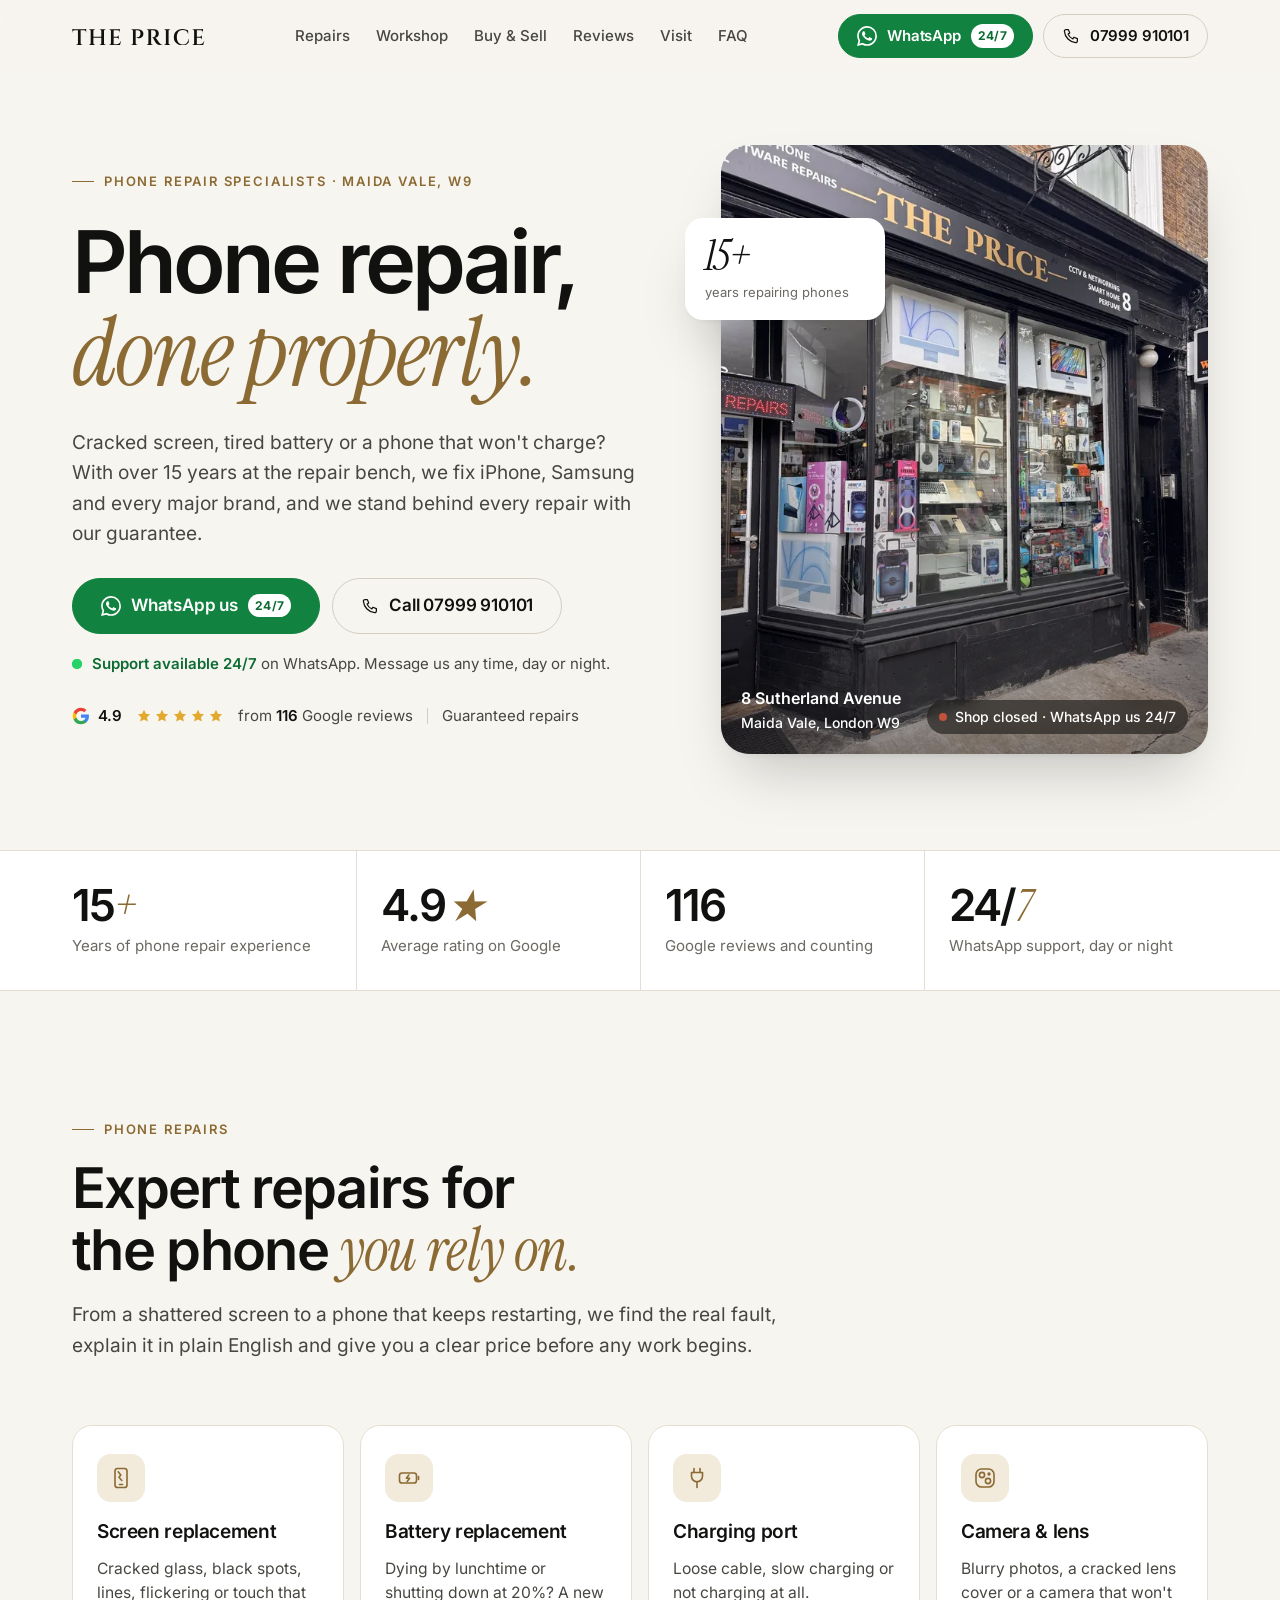
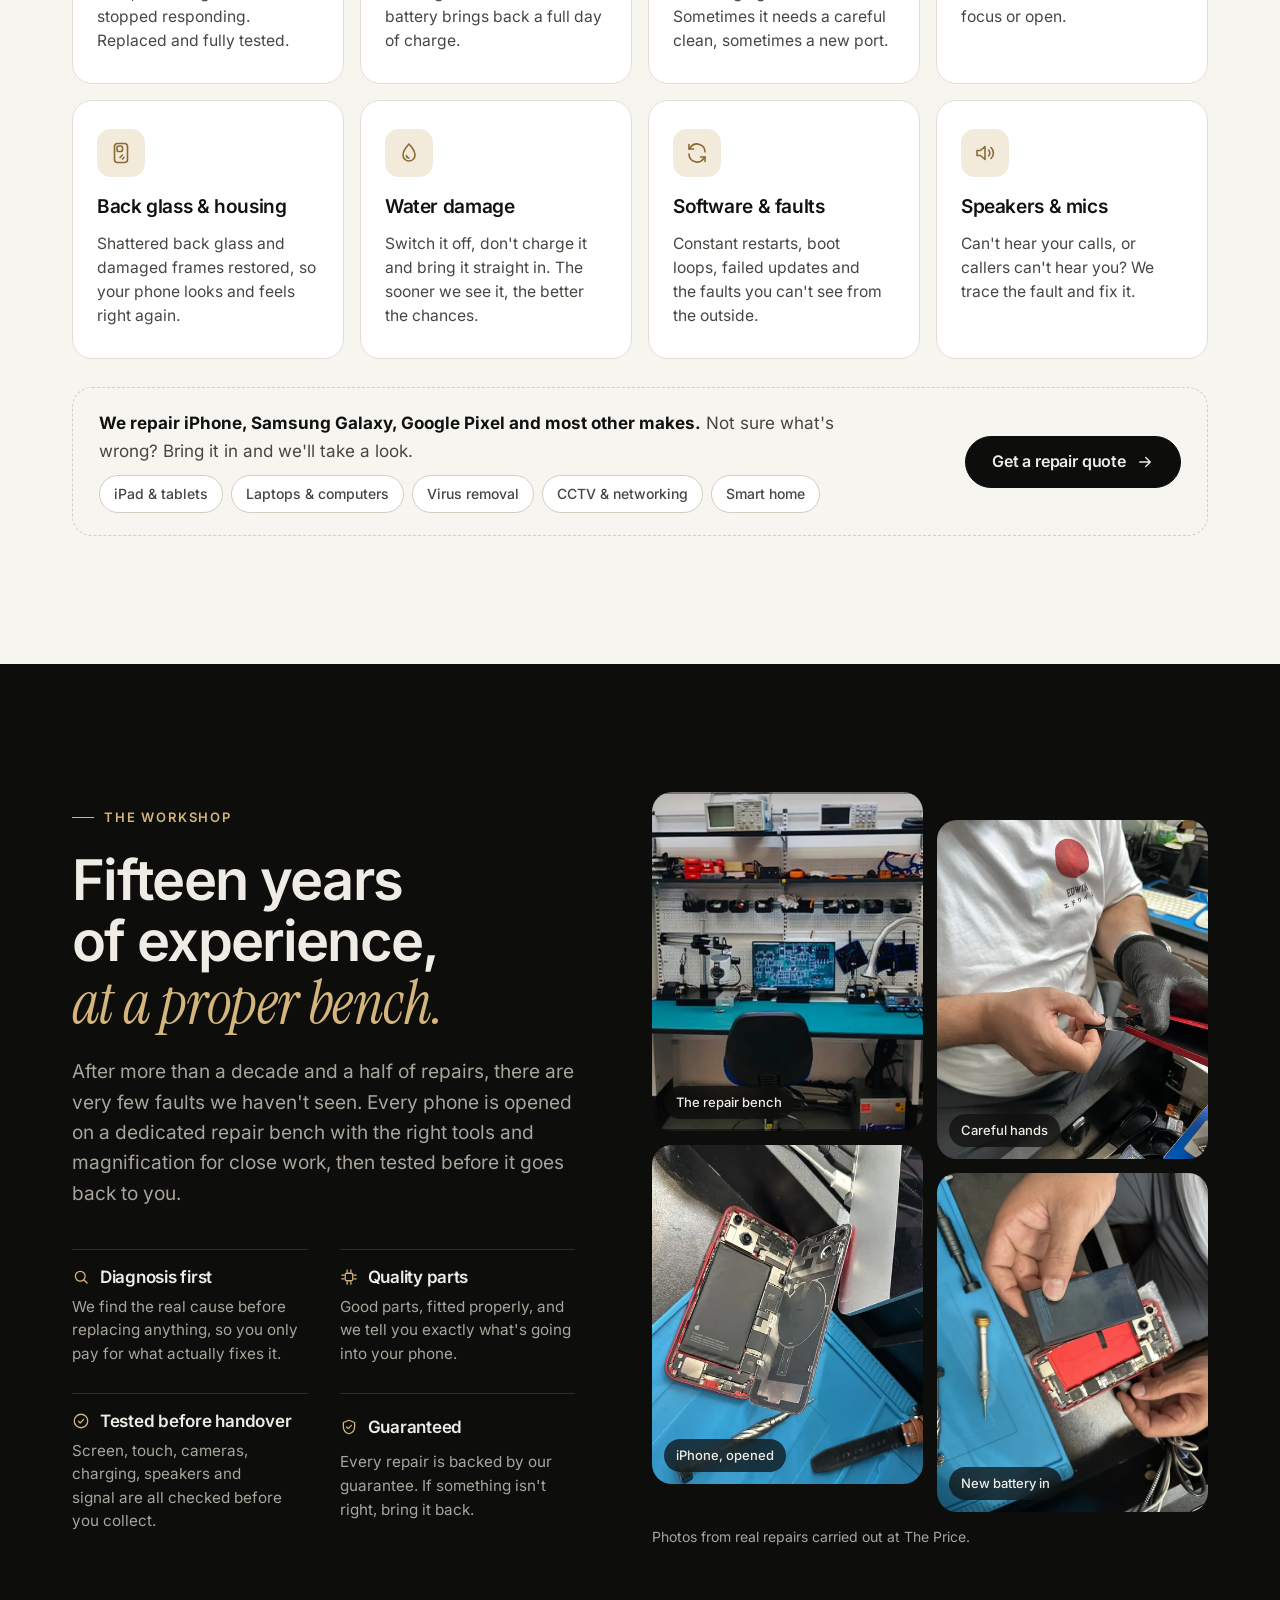
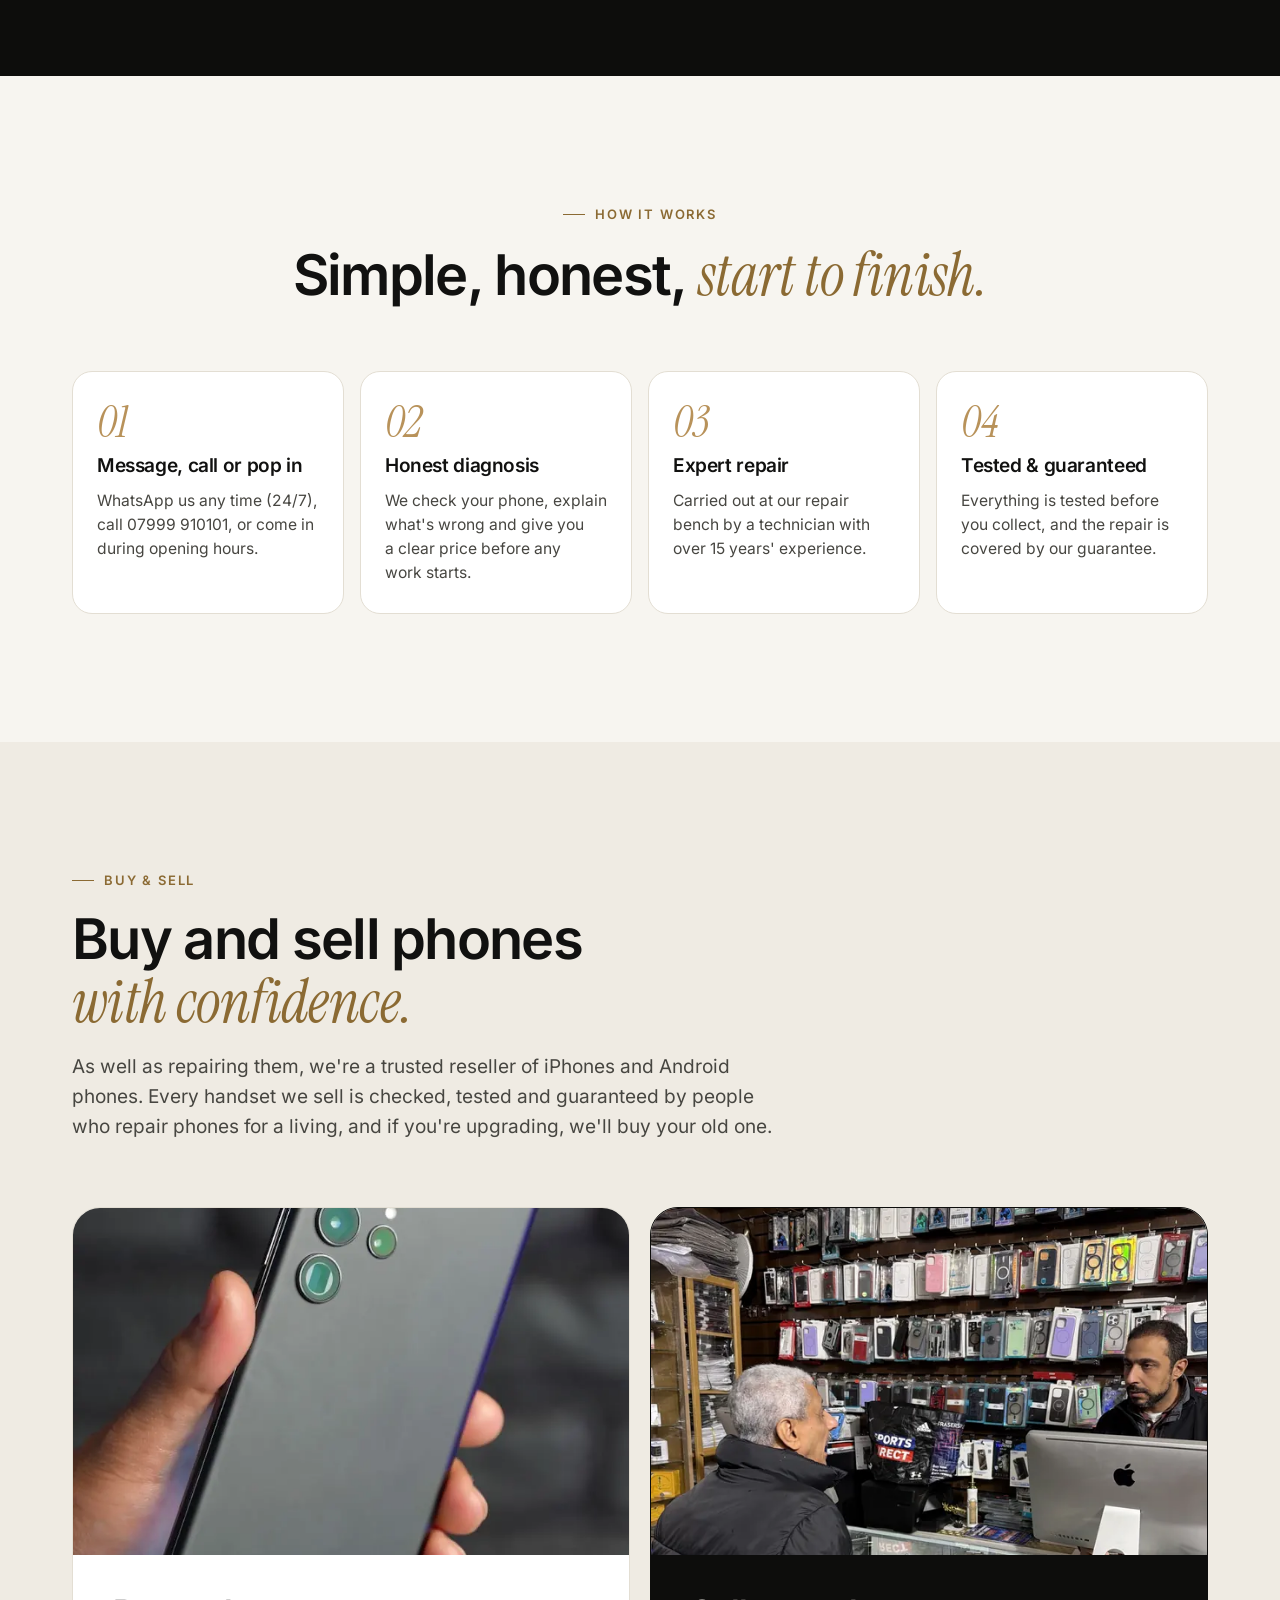
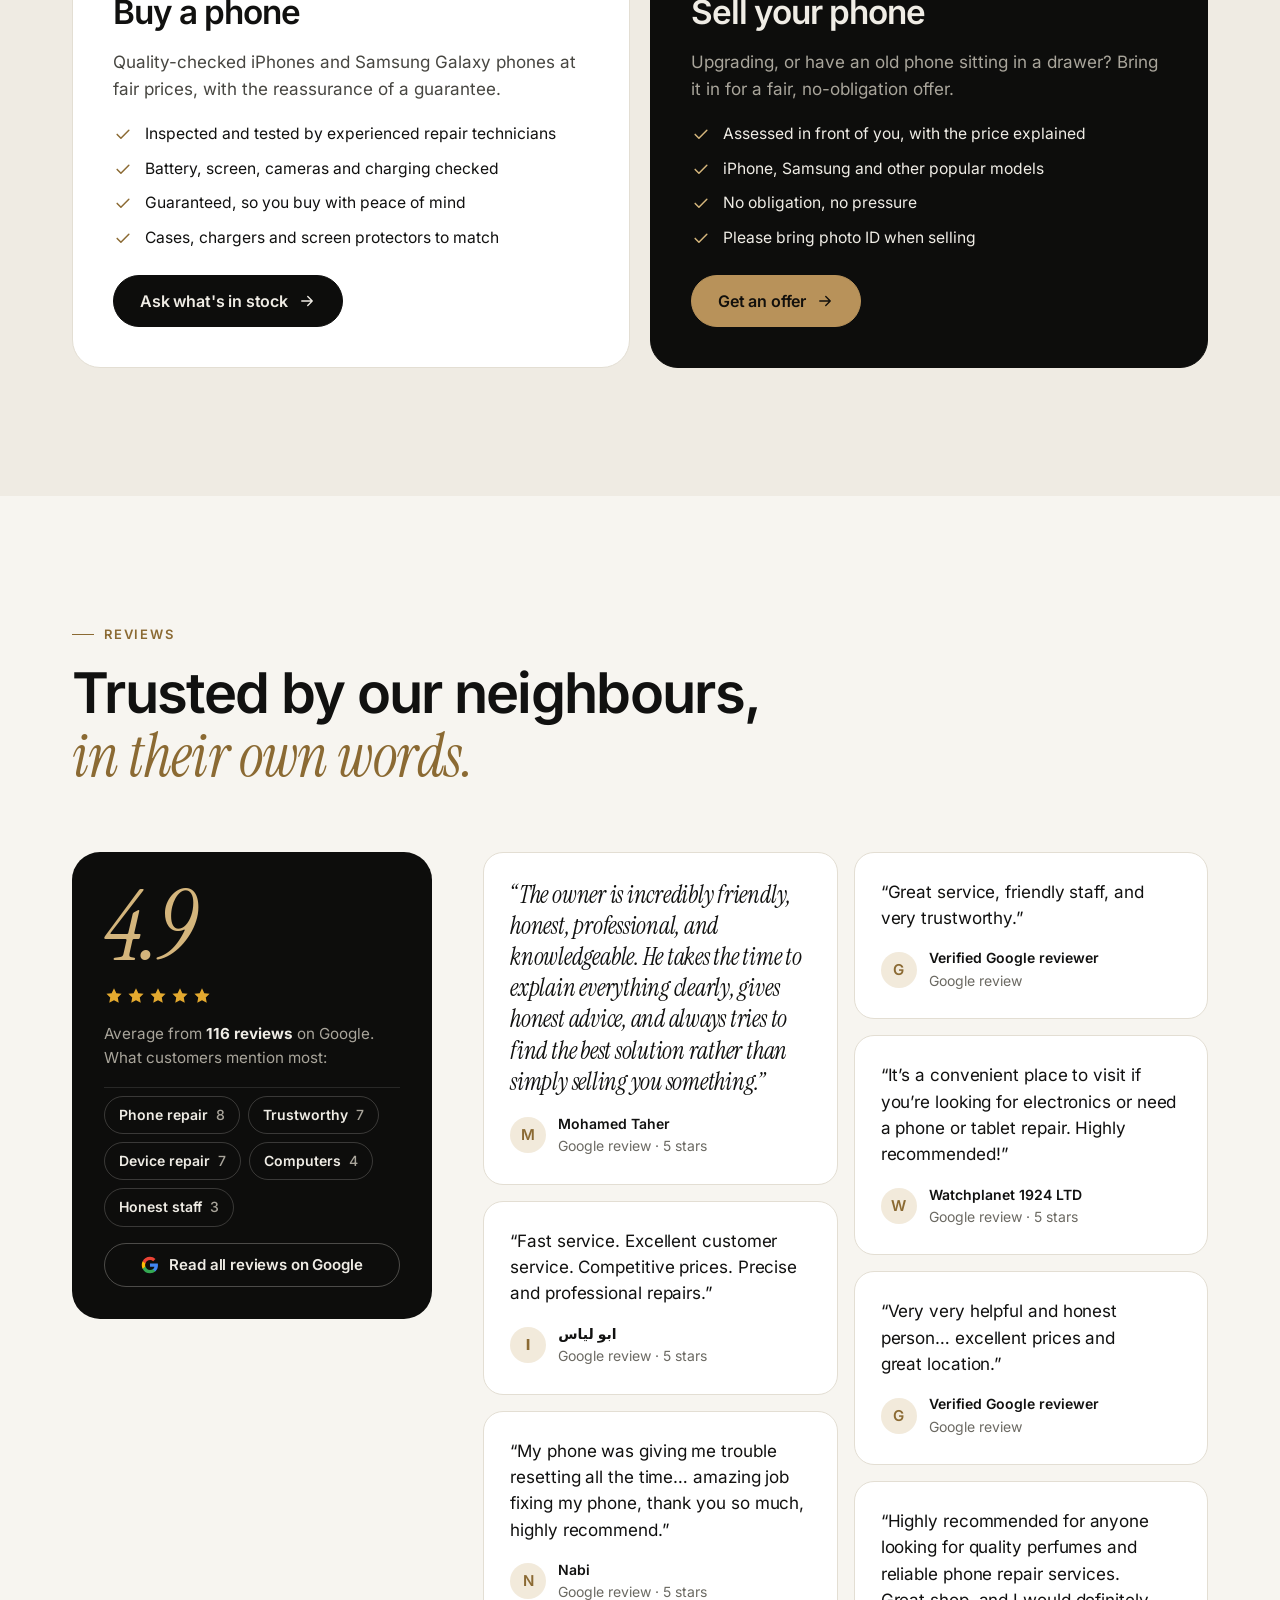
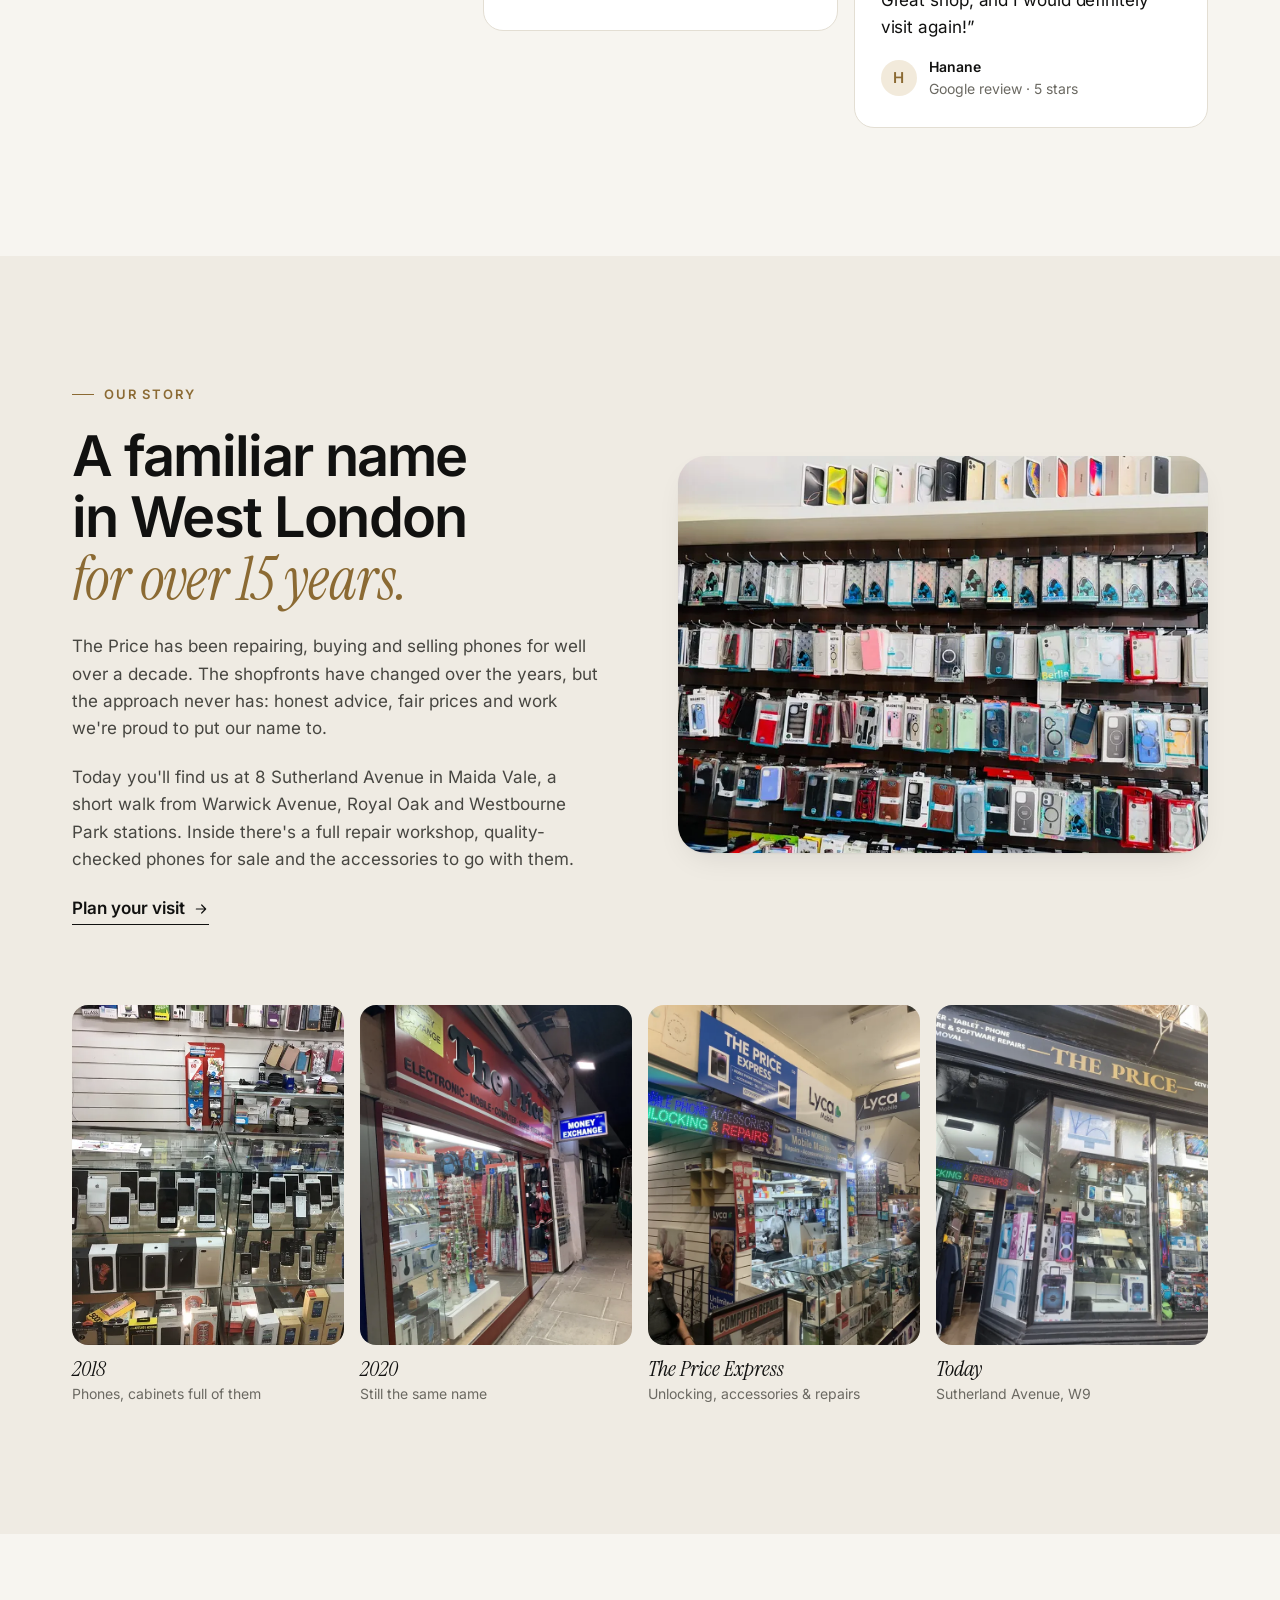
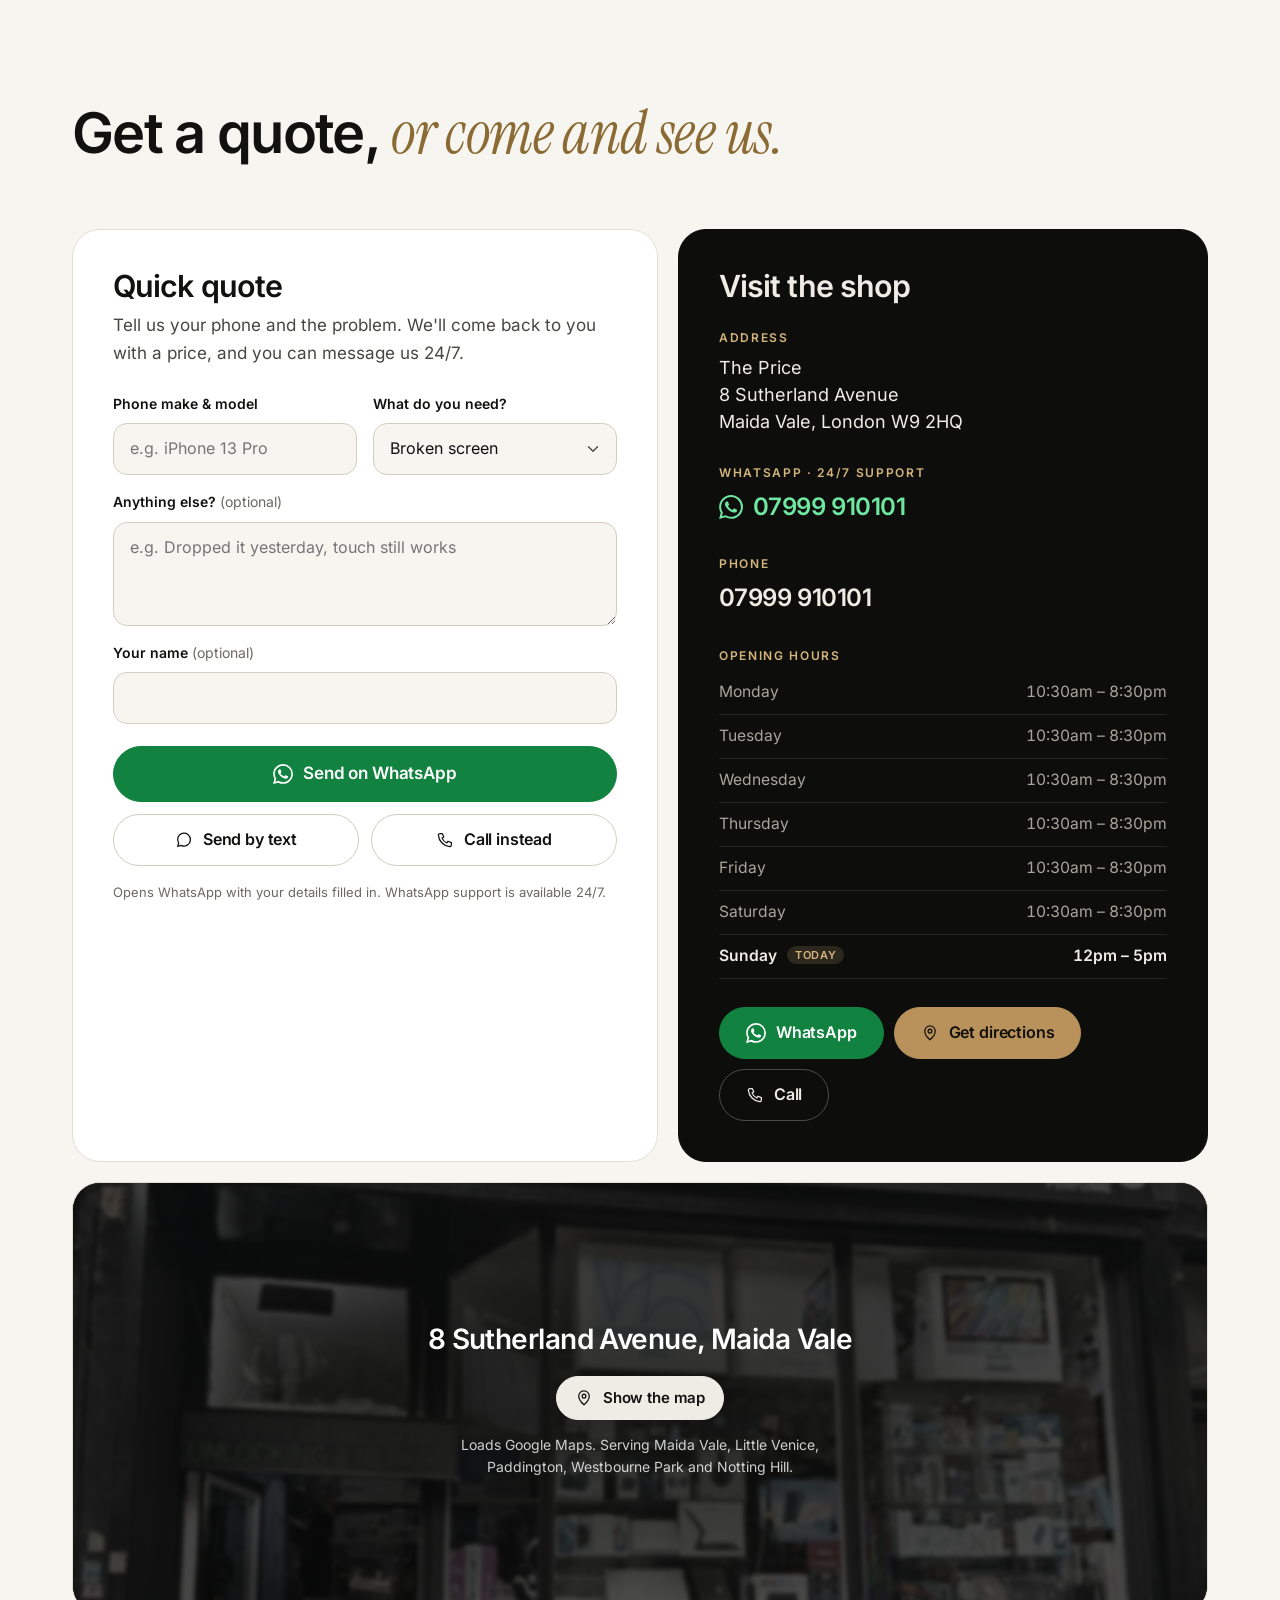
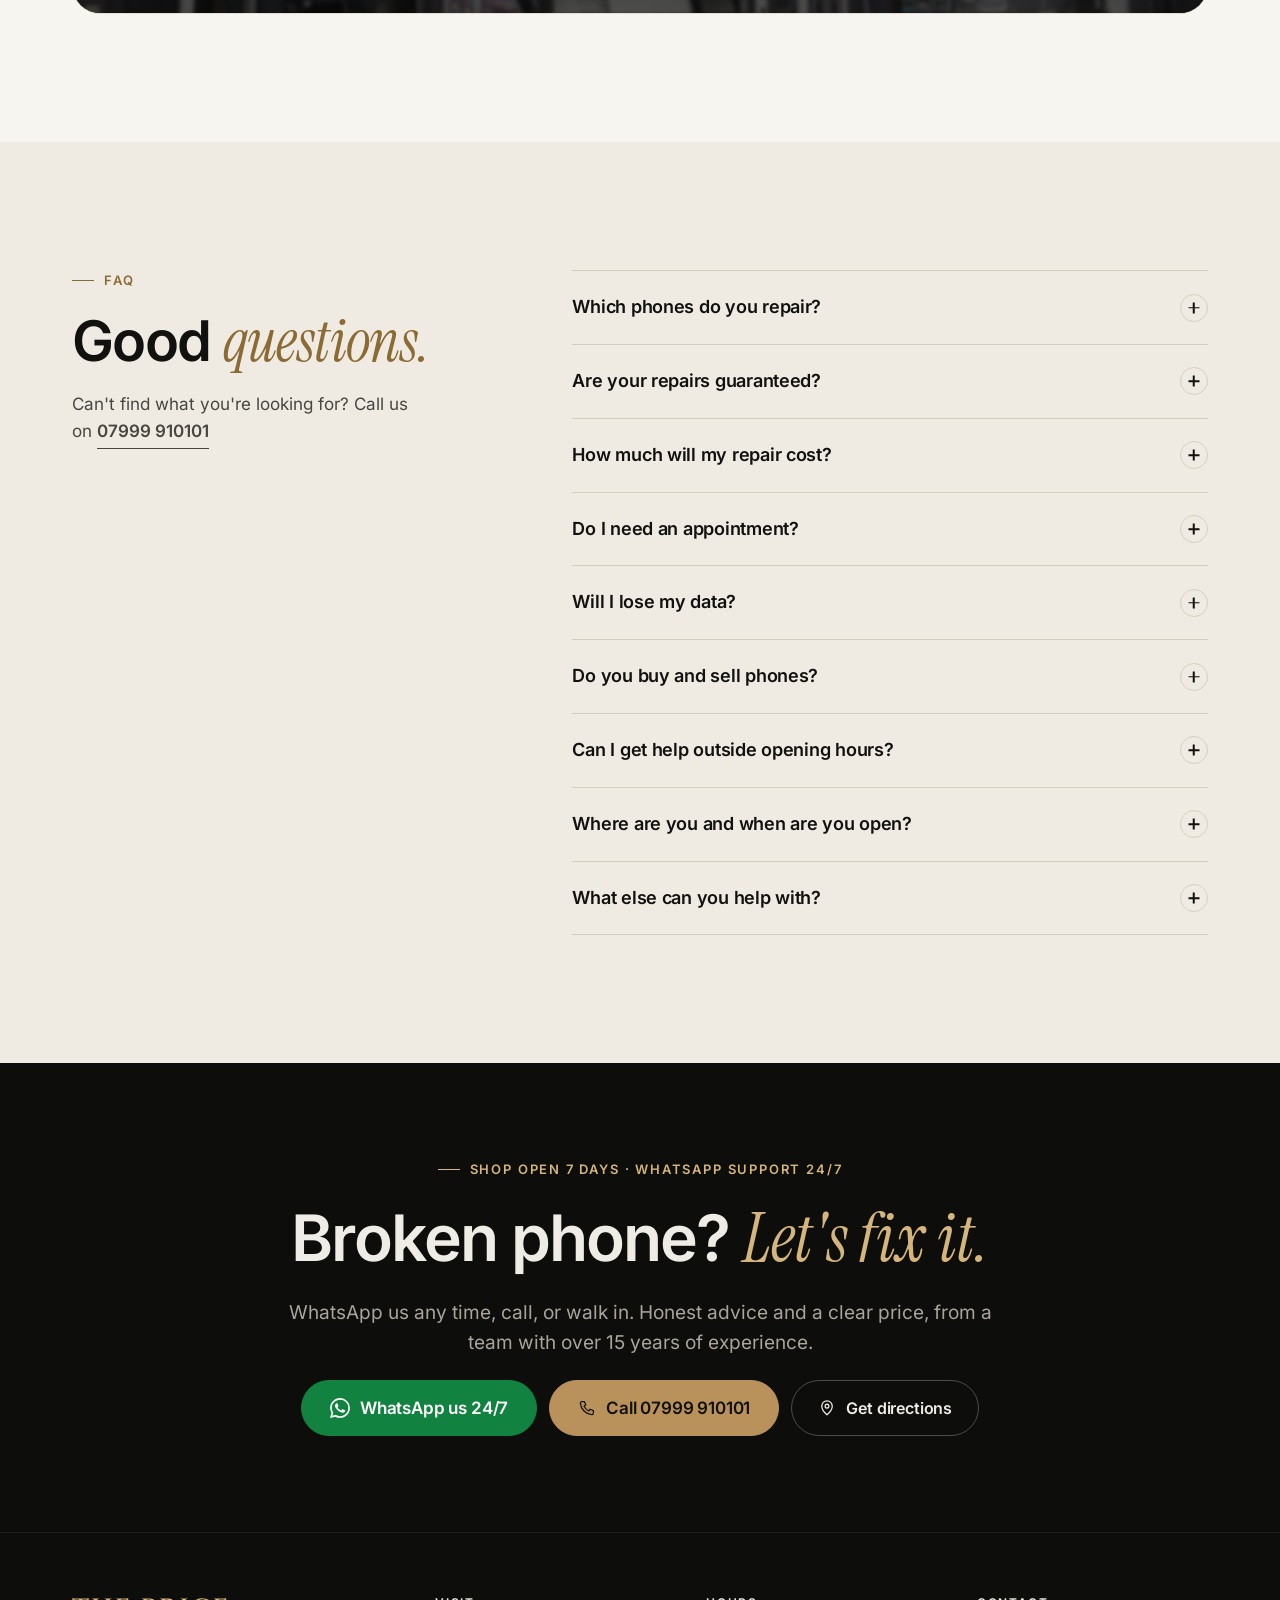
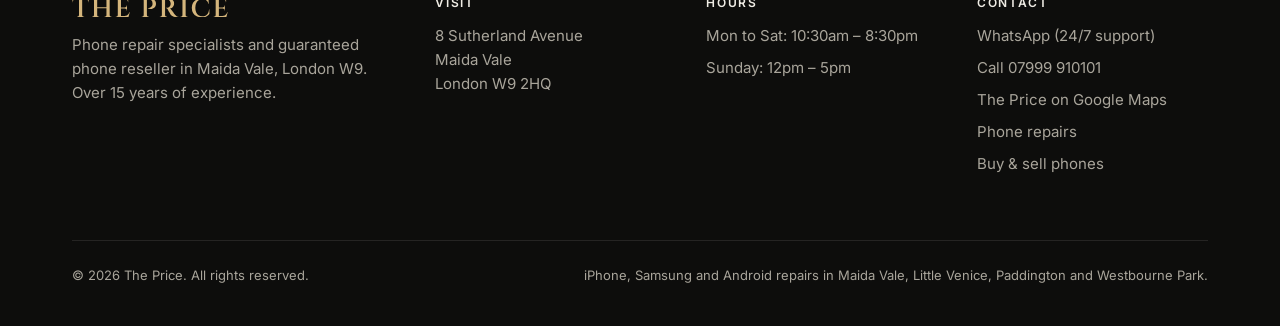
==== commit c0b5e481: "The Price: WhatsApp 24/7 support and a clearer menu WhatsApp - Green WhatsApp buttons (wa.me/4479999" ====
--- a/the-price/index.html
+++ b/the-price/index.html
@@ -51,6 +51,26 @@
         "description": "Phone repair specialists in Maida Vale, London W9, with over 15 years' experience repairing iPhone, Samsung and Android phones. Guaranteed repairs, and quality-checked, guaranteed phones bought and sold.",
         "url": "https://peterkiselev-web.github.io/desktop-tutorial/the-price/",
         "telephone": "+447999910101",
+        "contactPoint": {
+          "@type": "ContactPoint",
+          "telephone": "+447999910101",
+          "contactType": "customer support",
+          "availableLanguage": "English",
+          "hoursAvailable": {
+            "@type": "OpeningHoursSpecification",
+            "dayOfWeek": [
+              "Monday",
+              "Tuesday",
+              "Wednesday",
+              "Thursday",
+              "Friday",
+              "Saturday",
+              "Sunday"
+            ],
+            "opens": "00:00",
+            "closes": "23:59"
+          }
+        },
         "image": [
           "https://peterkiselev-web.github.io/desktop-tutorial/the-price/og-image.jpg",
           "https://peterkiselev-web.github.io/desktop-tutorial/the-price/assets/img/storefront-1400.webp",
@@ -64,38 +84,162 @@
           "postalCode": "W9 2HQ",
           "addressCountry": "GB"
         },
-        "geo": { "@type": "GeoCoordinates", "latitude": 51.5232356, "longitude": -0.1943343 },
+        "geo": {
+          "@type": "GeoCoordinates",
+          "latitude": 51.5232356,
+          "longitude": -0.1943343
+        },
         "hasMap": "https://maps.google.com/?cid=17283873862844041026",
-        "sameAs": ["https://maps.google.com/?cid=17283873862844041026"],
+        "sameAs": [
+          "https://maps.google.com/?cid=17283873862844041026"
+        ],
         "openingHoursSpecification": [
-          { "@type": "OpeningHoursSpecification", "dayOfWeek": ["Monday", "Tuesday", "Wednesday", "Thursday", "Friday", "Saturday"], "opens": "10:30", "closes": "20:30" },
-          { "@type": "OpeningHoursSpecification", "dayOfWeek": "Sunday", "opens": "12:00", "closes": "17:00" }
+          {
+            "@type": "OpeningHoursSpecification",
+            "dayOfWeek": [
+              "Monday",
+              "Tuesday",
+              "Wednesday",
+              "Thursday",
+              "Friday",
+              "Saturday"
+            ],
+            "opens": "10:30",
+            "closes": "20:30"
+          },
+          {
+            "@type": "OpeningHoursSpecification",
+            "dayOfWeek": "Sunday",
+            "opens": "12:00",
+            "closes": "17:00"
+          }
         ],
         "areaServed": [
-          { "@type": "Place", "name": "Maida Vale" },
-          { "@type": "Place", "name": "Little Venice" },
-          { "@type": "Place", "name": "Paddington" },
-          { "@type": "Place", "name": "Westbourne Park" },
-          { "@type": "Place", "name": "Notting Hill" },
-          { "@type": "Place", "name": "Bayswater" },
-          { "@type": "Place", "name": "Kilburn" },
-          { "@type": "Place", "name": "St John's Wood" }
+          {
+            "@type": "Place",
+            "name": "Maida Vale"
+          },
+          {
+            "@type": "Place",
+            "name": "Little Venice"
+          },
+          {
+            "@type": "Place",
+            "name": "Paddington"
+          },
+          {
+            "@type": "Place",
+            "name": "Westbourne Park"
+          },
+          {
+            "@type": "Place",
+            "name": "Notting Hill"
+          },
+          {
+            "@type": "Place",
+            "name": "Bayswater"
+          },
+          {
+            "@type": "Place",
+            "name": "Kilburn"
+          },
+          {
+            "@type": "Place",
+            "name": "St John's Wood"
+          }
         ],
-        "knowsAbout": ["iPhone repair", "Samsung Galaxy repair", "Android phone repair", "Phone screen replacement", "Phone battery replacement", "Charging port repair", "Water damage repair", "iPad and tablet repair", "Computer repair", "Buying and selling used phones"],
+        "knowsAbout": [
+          "iPhone repair",
+          "Samsung Galaxy repair",
+          "Android phone repair",
+          "Phone screen replacement",
+          "Phone battery replacement",
+          "Charging port repair",
+          "Water damage repair",
+          "iPad and tablet repair",
+          "Computer repair",
+          "Buying and selling used phones"
+        ],
         "hasOfferCatalog": {
           "@type": "OfferCatalog",
           "name": "Phone repair and resale services",
           "itemListElement": [
-            { "@type": "Offer", "itemOffered": { "@type": "Service", "name": "Phone screen replacement", "description": "Cracked or unresponsive screens replaced on iPhone, Samsung Galaxy and other phones." } },
-            { "@type": "Offer", "itemOffered": { "@type": "Service", "name": "Phone battery replacement", "description": "Worn batteries replaced to restore all-day charge." } },
-            { "@type": "Offer", "itemOffered": { "@type": "Service", "name": "Charging port repair", "description": "Charging ports cleaned, repaired or replaced." } },
-            { "@type": "Offer", "itemOffered": { "@type": "Service", "name": "Camera and lens repair" } },
-            { "@type": "Offer", "itemOffered": { "@type": "Service", "name": "Back glass and housing repair" } },
-            { "@type": "Offer", "itemOffered": { "@type": "Service", "name": "Water damage repair" } },
-            { "@type": "Offer", "itemOffered": { "@type": "Service", "name": "Software fault repair", "description": "Boot loops, constant restarts and update failures diagnosed and fixed." } },
-            { "@type": "Offer", "itemOffered": { "@type": "Service", "name": "Speaker and microphone repair" } },
-            { "@type": "Offer", "itemOffered": { "@type": "Service", "name": "Used phone sales", "description": "Quality-checked, tested and guaranteed iPhones and Android phones." } },
-            { "@type": "Offer", "itemOffered": { "@type": "Service", "name": "We buy phones", "description": "Fair offers for your old phone, assessed in store." } }
+            {
+              "@type": "Offer",
+              "itemOffered": {
+                "@type": "Service",
+                "name": "Phone screen replacement",
+                "description": "Cracked or unresponsive screens replaced on iPhone, Samsung Galaxy and other phones."
+              }
+            },
+            {
+              "@type": "Offer",
+              "itemOffered": {
+                "@type": "Service",
+                "name": "Phone battery replacement",
+                "description": "Worn batteries replaced to restore all-day charge."
+              }
+            },
+            {
+              "@type": "Offer",
+              "itemOffered": {
+                "@type": "Service",
+                "name": "Charging port repair",
+                "description": "Charging ports cleaned, repaired or replaced."
+              }
+            },
+            {
+              "@type": "Offer",
+              "itemOffered": {
+                "@type": "Service",
+                "name": "Camera and lens repair"
+              }
+            },
+            {
+              "@type": "Offer",
+              "itemOffered": {
+                "@type": "Service",
+                "name": "Back glass and housing repair"
+              }
+            },
+            {
+              "@type": "Offer",
+              "itemOffered": {
+                "@type": "Service",
+                "name": "Water damage repair"
+              }
+            },
+            {
+              "@type": "Offer",
+              "itemOffered": {
+                "@type": "Service",
+                "name": "Software fault repair",
+                "description": "Boot loops, constant restarts and update failures diagnosed and fixed."
+              }
+            },
+            {
+              "@type": "Offer",
+              "itemOffered": {
+                "@type": "Service",
+                "name": "Speaker and microphone repair"
+              }
+            },
+            {
+              "@type": "Offer",
+              "itemOffered": {
+                "@type": "Service",
+                "name": "Used phone sales",
+                "description": "Quality-checked, tested and guaranteed iPhones and Android phones."
+              }
+            },
+            {
+              "@type": "Offer",
+              "itemOffered": {
+                "@type": "Service",
+                "name": "We buy phones",
+                "description": "Fair offers for your old phone, assessed in store."
+              }
+            }
           ]
         }
       },
@@ -105,20 +249,86 @@
         "url": "https://peterkiselev-web.github.io/desktop-tutorial/the-price/",
         "name": "The Price",
         "inLanguage": "en-GB",
-        "publisher": { "@id": "https://peterkiselev-web.github.io/desktop-tutorial/the-price/#business" }
+        "publisher": {
+          "@id": "https://peterkiselev-web.github.io/desktop-tutorial/the-price/#business"
+        }
       },
       {
         "@type": "FAQPage",
         "@id": "https://peterkiselev-web.github.io/desktop-tutorial/the-price/#faq",
         "mainEntity": [
-          { "@type": "Question", "name": "Which phones do you repair?", "acceptedAnswer": { "@type": "Answer", "text": "We repair iPhone, Samsung Galaxy, Google Pixel and most other makes, as well as iPads, Android tablets and computers." } },
-          { "@type": "Question", "name": "Are your repairs guaranteed?", "acceptedAnswer": { "@type": "Answer", "text": "Yes. Every repair is backed by our guarantee. If anything isn't right with the work we've done, bring it back and we'll put it right." } },
-          { "@type": "Question", "name": "How much will my repair cost?", "acceptedAnswer": { "@type": "Answer", "text": "It depends on the model and the fault. Call, text or pop in and we'll give you a clear price before any work begins, so there are no surprises." } },
-          { "@type": "Question", "name": "Do I need an appointment?", "acceptedAnswer": { "@type": "Answer", "text": "No. Just come in during opening hours. If you'd like to check we have the part for your model first, call us on 07999 910101." } },
-          { "@type": "Question", "name": "Will I lose my data?", "acceptedAnswer": { "@type": "Answer", "text": "Most repairs, like screens, batteries and charging ports, don't touch your data. We still recommend backing up your phone before any repair, just in case." } },
-          { "@type": "Question", "name": "Do you buy and sell phones?", "acceptedAnswer": { "@type": "Answer", "text": "Yes. We sell quality-checked, guaranteed iPhones and Android phones, and we buy phones too. Bring yours in with photo ID for a fair, no-obligation offer." } },
-          { "@type": "Question", "name": "Where are you and when are you open?", "acceptedAnswer": { "@type": "Answer", "text": "We're at 8 Sutherland Avenue, Maida Vale, London W9 2HQ. We're open Monday to Saturday from 10:30am to 8:30pm, and Sunday from 12pm to 5pm." } },
-          { "@type": "Question", "name": "What else can you help with?", "acceptedAnswer": { "@type": "Answer", "text": "Tablet and computer repairs, virus removal, CCTV and networking, smart home setup, plus phone accessories such as cases, chargers and screen protectors." } }
+          {
+            "@type": "Question",
+            "name": "Which phones do you repair?",
+            "acceptedAnswer": {
+              "@type": "Answer",
+              "text": "We repair iPhone, Samsung Galaxy, Google Pixel and most other makes, as well as iPads, Android tablets and computers."
+            }
+          },
+          {
+            "@type": "Question",
+            "name": "Are your repairs guaranteed?",
+            "acceptedAnswer": {
+              "@type": "Answer",
+              "text": "Yes. Every repair is backed by our guarantee. If anything isn't right with the work we've done, bring it back and we'll put it right."
+            }
+          },
+          {
+            "@type": "Question",
+            "name": "How much will my repair cost?",
+            "acceptedAnswer": {
+              "@type": "Answer",
+              "text": "It depends on the model and the fault. Call, text or pop in and we'll give you a clear price before any work begins, so there are no surprises."
+            }
+          },
+          {
+            "@type": "Question",
+            "name": "Do I need an appointment?",
+            "acceptedAnswer": {
+              "@type": "Answer",
+              "text": "No. Just come in during opening hours. If you'd like to check we have the part for your model first, WhatsApp or call us on 07999 910101."
+            }
+          },
+          {
+            "@type": "Question",
+            "name": "Will I lose my data?",
+            "acceptedAnswer": {
+              "@type": "Answer",
+              "text": "Most repairs, like screens, batteries and charging ports, don't touch your data. We still recommend backing up your phone before any repair, just in case."
+            }
+          },
+          {
+            "@type": "Question",
+            "name": "Do you buy and sell phones?",
+            "acceptedAnswer": {
+              "@type": "Answer",
+              "text": "Yes. We sell quality-checked, guaranteed iPhones and Android phones, and we buy phones too. Bring yours in with photo ID for a fair, no-obligation offer."
+            }
+          },
+          {
+            "@type": "Question",
+            "name": "Can I get help outside opening hours?",
+            "acceptedAnswer": {
+              "@type": "Answer",
+              "text": "Yes. Our WhatsApp support is available 24/7, so you can message us on 07999 910101 any time, day or night. The shop itself is open seven days a week."
+            }
+          },
+          {
+            "@type": "Question",
+            "name": "Where are you and when are you open?",
+            "acceptedAnswer": {
+              "@type": "Answer",
+              "text": "We're at 8 Sutherland Avenue, Maida Vale, London W9 2HQ. We're open Monday to Saturday from 10:30am to 8:30pm, and Sunday from 12pm to 5pm."
+            }
+          },
+          {
+            "@type": "Question",
+            "name": "What else can you help with?",
+            "acceptedAnswer": {
+              "@type": "Answer",
+              "text": "Tablet and computer repairs, virus removal, CCTV and networking, smart home setup, plus phone accessories such as cases, chargers and screen protectors."
+            }
+          }
         ]
       }
     ]
@@ -152,6 +362,9 @@
       <symbol id="i-test" viewBox="0 0 24 24"><g fill="none" stroke="currentColor" stroke-width="1.7" stroke-linecap="round" stroke-linejoin="round"><circle cx="12" cy="12" r="9"/><path d="m8.5 12.2 2.4 2.4 4.6-4.8"/></g></symbol>
       <symbol id="i-star" viewBox="0 0 24 24"><path fill="currentColor" d="M12 2.8l2.8 5.8 6.3.8-4.6 4.4 1.2 6.3L12 17.1l-5.7 3 1.2-6.3-4.6-4.4 6.3-.8L12 2.8Z"/></symbol>
       <symbol id="i-google" viewBox="0 0 24 24"><path fill="#4285F4" d="M22.6 12.25c0-.78-.07-1.53-.2-2.25H12v4.26h5.92a5.06 5.06 0 0 1-2.2 3.32v2.77h3.57c2.08-1.92 3.31-4.74 3.31-8.1Z"/><path fill="#34A853" d="M12 23c2.97 0 5.46-.98 7.28-2.66l-3.57-2.77c-.98.66-2.23 1.06-3.71 1.06-2.86 0-5.29-1.93-6.16-4.53H2.18v2.84A11 11 0 0 0 12 23Z"/><path fill="#FBBC05" d="M5.84 14.1A6.6 6.6 0 0 1 5.5 12c0-.73.13-1.44.34-2.1V7.06H2.18A11 11 0 0 0 1 12c0 1.77.43 3.45 1.18 4.94l3.66-2.84Z"/><path fill="#EA4335" d="M12 5.38c1.62 0 3.06.56 4.21 1.64l3.15-3.15A10.96 10.96 0 0 0 12 1 11 11 0 0 0 2.18 7.06l3.66 2.84C6.71 7.31 9.14 5.38 12 5.38Z"/></symbol>
+      <symbol id="i-whatsapp" viewBox="0 0 24 24"><path fill="currentColor" d="M17.47 14.38c-.3-.15-1.76-.87-2.03-.97-.27-.1-.47-.15-.67.15-.2.3-.77.97-.94 1.16-.17.2-.35.22-.64.07-.3-.15-1.26-.46-2.39-1.47-.88-.79-1.48-1.76-1.65-2.06-.17-.3-.02-.46.13-.6.13-.14.3-.35.45-.52.15-.17.2-.3.3-.5.1-.2.05-.37-.03-.52-.07-.15-.67-1.61-.92-2.2-.24-.58-.49-.5-.67-.51h-.57c-.2 0-.52.07-.79.37-.27.3-1.04 1.02-1.04 2.48s1.07 2.88 1.21 3.07c.15.2 2.1 3.2 5.08 4.49.71.31 1.26.49 1.7.63.71.22 1.36.19 1.87.12.57-.09 1.76-.72 2-1.41.25-.7.25-1.29.17-1.41-.07-.13-.27-.2-.57-.35m-5.42 7.4h-.01a9.87 9.87 0 0 1-5.03-1.38l-.36-.21-3.74.98 1-3.65-.24-.37a9.86 9.86 0 0 1-1.51-5.26c0-5.45 4.44-9.88 9.89-9.88 2.64 0 5.12 1.03 6.99 2.9a9.83 9.83 0 0 1 2.89 6.99c0 5.45-4.44 9.88-9.88 9.88m8.41-18.3A11.82 11.82 0 0 0 12.05 0C5.5 0 .16 5.34.16 11.89c0 2.1.55 4.14 1.59 5.95L.06 24l6.3-1.65a11.88 11.88 0 0 0 5.69 1.45h.01c6.55 0 11.89-5.34 11.89-11.89a11.82 11.82 0 0 0-3.48-8.41Z"/></symbol>
+      <symbol id="i-menu" viewBox="0 0 24 24"><path fill="none" stroke="currentColor" stroke-width="2" stroke-linecap="round" d="M4 7h16M4 12h16M4 17h10"/></symbol>
+      <symbol id="i-close" viewBox="0 0 24 24"><path fill="none" stroke="currentColor" stroke-width="2" stroke-linecap="round" d="M6 6l12 12M18 6 6 18"/></symbol>
     </defs>
   </svg>
 
@@ -162,25 +375,57 @@
       </a>
 
       <nav class="nav" id="site-nav" aria-label="Main">
-        <a href="#repairs">Repairs</a>
-        <a href="#workshop">Workshop</a>
-        <a href="#buy-sell">Buy &amp; Sell</a>
-        <a href="#reviews">Reviews</a>
-        <a href="#visit">Visit</a>
-        <a class="btn btn--sm btn--block" href="tel:+447999910101" data-mobile-only>
-          <svg aria-hidden="true"><use href="#i-phone"/></svg> Call 07999 910101
+        <a href="#repairs" data-spy>Repairs</a>
+        <a href="#workshop" data-spy>Workshop</a>
+        <a href="#buy-sell" data-spy>Buy &amp; Sell</a>
+        <a href="#reviews" data-spy>Reviews</a>
+        <a href="#visit" data-spy>Visit</a>
+        <a href="#faq" data-spy>FAQ</a>
+      </nav>
+
+      <div class="header-actions">
+        <a class="btn btn--sm btn--wa header-wa" href="https://wa.me/447999910101?text=Hi%20The%20Price%2C%20I%20need%20help%20with%20my%20phone." target="_blank" rel="noopener" aria-label="Message The Price on WhatsApp, support 24/7">
+          <svg aria-hidden="true"><use href="#i-whatsapp"/></svg> WhatsApp <span class="tag-247">24/7</span>
         </a>
-      </nav>
-
-      <div class="header-actions">
-        <span class="status" data-status aria-live="polite"><span class="status-dot"></span><span data-status-text>Open 7 days</span></span>
-        <a class="btn btn--sm" href="tel:+447999910101">
+        <a class="btn btn--sm btn--ghost header-call" href="tel:+447999910101">
           <svg aria-hidden="true"><use href="#i-phone"/></svg> 07999 910101
         </a>
-        <button class="menu-toggle" type="button" aria-expanded="false" aria-controls="site-nav" aria-label="Open menu"><span></span></button>
+        <button class="menu-btn" type="button" aria-expanded="false" aria-controls="menu" data-menu-open>
+          <svg aria-hidden="true"><use href="#i-menu"/></svg><span>Menu</span>
+        </button>
       </div>
     </div>
   </header>
+
+  <!-- ============ Menu (phones and tablets) ============ -->
+  <div class="menu-panel" id="menu" role="dialog" aria-modal="true" aria-labelledby="menu-title" hidden>
+    <div class="menu-top wrap">
+      <span class="brand" aria-hidden="true"><svg viewBox="0 -30 5940 760" focusable="false"><use href="#wordmark"/></svg></span>
+      <button class="menu-close" type="button" data-menu-close><svg aria-hidden="true"><use href="#i-close"/></svg><span>Close</span></button>
+    </div>
+    <div class="menu-body wrap">
+      <p class="eyebrow" id="menu-title">Jump to a section</p>
+      <ol class="menu-list">
+        <li><a href="#repairs" data-spy><span class="mn">01</span><span class="mt"><b>Repairs</b><small>Screens, batteries, charging and more</small></span><svg class="ma" aria-hidden="true"><use href="#i-arrow"/></svg></a></li>
+        <li><a href="#workshop" data-spy><span class="mn">02</span><span class="mt"><b>The workshop</b><small>15+ years of experience at the bench</small></span><svg class="ma" aria-hidden="true"><use href="#i-arrow"/></svg></a></li>
+        <li><a href="#how-it-works" data-spy><span class="mn">03</span><span class="mt"><b>How it works</b><small>Four simple steps</small></span><svg class="ma" aria-hidden="true"><use href="#i-arrow"/></svg></a></li>
+        <li><a href="#buy-sell" data-spy><span class="mn">04</span><span class="mt"><b>Buy &amp; sell phones</b><small>Guaranteed phones, fair offers</small></span><svg class="ma" aria-hidden="true"><use href="#i-arrow"/></svg></a></li>
+        <li><a href="#reviews" data-spy><span class="mn">05</span><span class="mt"><b>Reviews</b><small>4.9 stars from 116 Google reviews</small></span><svg class="ma" aria-hidden="true"><use href="#i-arrow"/></svg></a></li>
+        <li><a href="#about" data-spy><span class="mn">06</span><span class="mt"><b>Our story</b><small>A familiar name in West London</small></span><svg class="ma" aria-hidden="true"><use href="#i-arrow"/></svg></a></li>
+        <li><a href="#quote" data-spy><span class="mn">07</span><span class="mt"><b>Get a quote</b><small>Tell us what's wrong in seconds</small></span><svg class="ma" aria-hidden="true"><use href="#i-arrow"/></svg></a></li>
+        <li><a href="#visit" data-spy><span class="mn">08</span><span class="mt"><b>Visit &amp; opening hours</b><small>8 Sutherland Avenue, Maida Vale W9</small></span><svg class="ma" aria-hidden="true"><use href="#i-arrow"/></svg></a></li>
+        <li><a href="#faq" data-spy><span class="mn">09</span><span class="mt"><b>FAQ</b><small>Quick answers to common questions</small></span><svg class="ma" aria-hidden="true"><use href="#i-arrow"/></svg></a></li>
+      </ol>
+      <div class="menu-actions">
+        <a class="btn btn--wa btn--block btn--lg" href="https://wa.me/447999910101?text=Hi%20The%20Price%2C%20I%20need%20help%20with%20my%20phone." target="_blank" rel="noopener">
+          <svg aria-hidden="true"><use href="#i-whatsapp"/></svg>
+          <span class="wa-lines"><b>Message us on WhatsApp</b><small>Support available 24/7</small></span>
+        </a>
+        <a class="btn btn--ghost btn--block" href="tel:+447999910101"><svg aria-hidden="true"><use href="#i-phone"/></svg> Call 07999 910101</a>
+        <p class="menu-hours"><span class="status" data-status><span class="status-dot"></span><span data-status-text>Open 7 days</span></span><span>Mon to Sat 10:30am &ndash; 8:30pm &middot; Sun 12pm &ndash; 5pm</span></p>
+      </div>
+    </div>
+  </div>
 
   <main id="main">
 
@@ -192,9 +437,10 @@
           <h1 id="hero-title">Phone repair, <span class="serif">done properly.</span></h1>
           <p class="lead">Cracked screen, tired battery or a phone that won't charge? With over 15 years at the repair bench, we fix iPhone, Samsung and every major brand, and we stand behind every repair with our guarantee.</p>
           <div class="hero-ctas">
-            <a class="btn" href="#quote">Get a quote <svg aria-hidden="true"><use href="#i-arrow"/></svg></a>
-            <a class="btn btn--ghost" href="tel:+447999910101"><svg aria-hidden="true"><use href="#i-phone"/></svg> Call 07999 910101</a>
-          </div>
+            <a class="btn btn--wa btn--lg" href="https://wa.me/447999910101?text=Hi%20The%20Price%2C%20I%20need%20help%20with%20my%20phone." target="_blank" rel="noopener"><svg aria-hidden="true"><use href="#i-whatsapp"/></svg> WhatsApp us <span class="tag-247">24/7</span></a>
+            <a class="btn btn--ghost btn--lg" href="tel:+447999910101"><svg aria-hidden="true"><use href="#i-phone"/></svg> Call 07999 910101</a>
+          </div>
+          <p class="support-247"><span class="live-dot" aria-hidden="true"></span><span><strong>Support available 24/7</strong> on WhatsApp. Message us any time, day or night.</span></p>
           <div class="hero-proof">
             <span class="g-badge"><svg aria-hidden="true"><use href="#i-google"/></svg><strong>4.9</strong></span>
             <span class="stars" role="img" aria-label="Rated 4.9 out of 5">
@@ -214,7 +460,7 @@
                  alt="The Price phone repair shop at 8 Sutherland Avenue, Maida Vale, with its black and gold shopfront">
             <div class="hero-tag">
               <span><strong>8 Sutherland Avenue</strong>Maida Vale, London W9</span>
-              <span>Open 7 days</span>
+              <span class="status status--photo" data-status><span class="status-dot"></span><span data-status-text>Open 7 days</span></span>
             </div>
           </div>
           <div class="hero-card" aria-hidden="true">
@@ -231,7 +477,7 @@
         <div class="stat reveal"><span class="num">15<span class="serif">+</span></span><span class="lbl">Years of phone repair experience</span></div>
         <div class="stat reveal d1"><span class="num">4.9<span class="serif">&#9733;</span></span><span class="lbl">Average rating on Google</span></div>
         <div class="stat reveal d2"><span class="num">116</span><span class="lbl">Google reviews and counting</span></div>
-        <div class="stat reveal d3"><span class="num">7 <span class="serif">days</span></span><span class="lbl">Open every day of the week</span></div>
+        <div class="stat reveal d3"><span class="num">24/<span class="serif">7</span></span><span class="lbl">WhatsApp support, day or night</span></div>
       </div>
     </section>
 
@@ -364,7 +610,7 @@
     </section>
 
     <!-- ============ Process ============ -->
-    <section class="section" aria-labelledby="process-title">
+    <section class="section" id="how-it-works" aria-labelledby="process-title">
       <div class="wrap">
         <div class="section-head center">
           <span class="eyebrow reveal">How it works</span>
@@ -373,8 +619,8 @@
         <ol class="steps">
           <li class="step reveal">
             <span class="n">01</span>
-            <h3>Bring it in or call</h3>
-            <p>Pop in during opening hours or call 07999 910101 and tell us what's going on.</p>
+            <h3>Message, call or pop in</h3>
+            <p>WhatsApp us any time (24/7), call 07999 910101, or come in during opening hours.</p>
           </li>
           <li class="step reveal d1">
             <span class="n">02</span>
@@ -556,7 +802,7 @@
         <div class="visit-grid">
           <div class="panel reveal" id="quote">
             <h3>Quick quote</h3>
-            <p>Tell us your phone and the problem. We'll come back to you with a price.</p>
+            <p>Tell us your phone and the problem. We'll come back to you with a price, and you can message us 24/7.</p>
             <form class="form" data-quote novalidate>
               <div class="form-row">
                 <div class="field">
@@ -589,10 +835,11 @@
                 <input class="input" id="q-name" name="name" type="text" autocomplete="given-name">
               </div>
               <div class="form-actions">
-                <button class="btn" type="submit"><svg aria-hidden="true"><use href="#i-chat"/></svg> Send by text</button>
+                <button class="btn btn--wa btn--lg form-wa" type="submit" data-channel="whatsapp"><svg aria-hidden="true"><use href="#i-whatsapp"/></svg> Send on WhatsApp</button>
+                <button class="btn btn--ghost" type="submit" data-channel="sms"><svg aria-hidden="true"><use href="#i-chat"/></svg> Send by text</button>
                 <a class="btn btn--ghost" href="tel:+447999910101"><svg aria-hidden="true"><use href="#i-phone"/></svg> Call instead</a>
               </div>
-              <p class="form-note" data-form-note>Opens your messages app with the details filled in, ready to send to 07999 910101.</p>
+              <p class="form-note" data-form-note>Opens WhatsApp with your details filled in. WhatsApp support is available 24/7.</p>
             </form>
           </div>
 
@@ -602,6 +849,10 @@
               <div class="info-block">
                 <span class="k">Address</span>
                 <address>The Price<br>8 Sutherland Avenue<br>Maida Vale, London W9 2HQ</address>
+              </div>
+              <div class="info-block">
+                <span class="k">WhatsApp &middot; 24/7 support</span>
+                <a class="big wa-link" href="https://wa.me/447999910101?text=Hi%20The%20Price%2C%20I%20need%20help%20with%20my%20phone." target="_blank" rel="noopener"><svg aria-hidden="true"><use href="#i-whatsapp"/></svg> 07999 910101</a>
               </div>
               <div class="info-block">
                 <span class="k">Phone</span>
@@ -623,6 +874,7 @@
                 </table>
               </div>
               <div class="info-actions">
+                <a class="btn btn--wa" href="https://wa.me/447999910101?text=Hi%20The%20Price%2C%20I%20need%20help%20with%20my%20phone." target="_blank" rel="noopener"><svg aria-hidden="true"><use href="#i-whatsapp"/></svg> WhatsApp</a>
                 <a class="btn btn--gold" href="https://www.google.com/maps/dir/?api=1&amp;destination=The%20Price%2C%208%20Sutherland%20Ave%2C%20London%20W9%202HQ" target="_blank" rel="noopener"><svg aria-hidden="true"><use href="#i-pin"/></svg> Get directions</a>
                 <a class="btn btn--outline-light" href="tel:+447999910101"><svg aria-hidden="true"><use href="#i-phone"/></svg> Call</a>
               </div>
@@ -665,7 +917,7 @@
           </details>
           <details>
             <summary>Do I need an appointment?<span class="pm" aria-hidden="true"></span></summary>
-            <div class="answer"><p>No. Just come in during opening hours. If you'd like to check we have the part for your model first, call us on 07999 910101.</p></div>
+            <div class="answer"><p>No. Just come in during opening hours. If you'd like to check we have the part for your model first, WhatsApp or call us on 07999 910101.</p></div>
           </details>
           <details>
             <summary>Will I lose my data?<span class="pm" aria-hidden="true"></span></summary>
@@ -676,6 +928,10 @@
             <div class="answer"><p>Yes. We sell quality-checked, guaranteed iPhones and Android phones, and we buy phones too. Bring yours in with photo ID for a fair, no-obligation offer.</p></div>
           </details>
           <details>
+            <summary>Can I get help outside opening hours?<span class="pm" aria-hidden="true"></span></summary>
+            <div class="answer"><p>Yes. Our WhatsApp support is available 24/7, so you can message us on 07999 910101 any time, day or night. The shop itself is open seven days a week.</p></div>
+          </details>
+          <details>
             <summary>Where are you and when are you open?<span class="pm" aria-hidden="true"></span></summary>
             <div class="answer"><p>We're at 8 Sutherland Avenue, Maida Vale, London W9 2HQ. We're open Monday to Saturday from 10:30am to 8:30pm, and Sunday from 12pm to 5pm.</p></div>
           </details>
@@ -690,11 +946,12 @@
     <!-- ============ CTA band ============ -->
     <section class="cta-band on-dark" aria-labelledby="cta-title">
       <div class="wrap inner">
-        <span class="eyebrow">Open 7 days in Maida Vale</span>
+        <span class="eyebrow">Shop open 7 days &middot; WhatsApp support 24/7</span>
         <h2 class="h2" id="cta-title">Broken phone? <span class="serif">Let's fix it.</span></h2>
-        <p class="lead">Call, text or walk in. Honest advice and a clear price, from a team with over 15 years of experience.</p>
+        <p class="lead">WhatsApp us any time, call, or walk in. Honest advice and a clear price, from a team with over 15 years of experience.</p>
         <div class="hero-ctas">
-          <a class="btn btn--gold" href="tel:+447999910101"><svg aria-hidden="true"><use href="#i-phone"/></svg> Call 07999 910101</a>
+          <a class="btn btn--wa btn--lg" href="https://wa.me/447999910101?text=Hi%20The%20Price%2C%20I%20need%20help%20with%20my%20phone." target="_blank" rel="noopener"><svg aria-hidden="true"><use href="#i-whatsapp"/></svg> WhatsApp us 24/7</a>
+          <a class="btn btn--gold btn--lg" href="tel:+447999910101"><svg aria-hidden="true"><use href="#i-phone"/></svg> Call 07999 910101</a>
           <a class="btn btn--outline-light" href="https://www.google.com/maps/dir/?api=1&amp;destination=The%20Price%2C%208%20Sutherland%20Ave%2C%20London%20W9%202HQ" target="_blank" rel="noopener"><svg aria-hidden="true"><use href="#i-pin"/></svg> Get directions</a>
         </div>
       </div>
@@ -722,7 +979,8 @@
         <div>
           <h3>Contact</h3>
           <ul>
-            <li><a href="tel:+447999910101">07999 910101</a></li>
+            <li><a href="https://wa.me/447999910101?text=Hi%20The%20Price%2C%20I%20need%20help%20with%20my%20phone." target="_blank" rel="noopener">WhatsApp (24/7 support)</a></li>
+            <li><a href="tel:+447999910101">Call 07999 910101</a></li>
             <li><a href="https://maps.google.com/?cid=17283873862844041026" target="_blank" rel="noopener">The Price on Google Maps</a></li>
             <li><a href="#repairs">Phone repairs</a></li>
             <li><a href="#buy-sell">Buy &amp; sell phones</a></li>
@@ -737,9 +995,16 @@
   </footer>
 
   <div class="action-bar" aria-label="Quick actions">
-    <a class="btn" href="tel:+447999910101"><svg aria-hidden="true"><use href="#i-phone"/></svg> Call</a>
-    <a class="btn btn--ghost" href="#quote"><svg aria-hidden="true"><use href="#i-chat"/></svg> Get a quote</a>
+    <a class="btn btn--wa ab-wa" href="https://wa.me/447999910101?text=Hi%20The%20Price%2C%20I%20need%20help%20with%20my%20phone." target="_blank" rel="noopener"><svg aria-hidden="true"><use href="#i-whatsapp"/></svg><span class="wa-lines"><b>WhatsApp</b><small>24/7 support</small></span></a>
+    <a class="btn ab-call" href="tel:+447999910101"><svg aria-hidden="true"><use href="#i-phone"/></svg> Call</a>
+    <button class="btn btn--ghost ab-menu" type="button" aria-expanded="false" aria-controls="menu" data-menu-open><svg aria-hidden="true"><use href="#i-menu"/></svg> Menu</button>
   </div>
+
+  <!-- Floating WhatsApp button (tablets and desktops) -->
+  <a class="wa-fab" href="https://wa.me/447999910101?text=Hi%20The%20Price%2C%20I%20need%20help%20with%20my%20phone." target="_blank" rel="noopener" aria-label="Message The Price on WhatsApp, support available 24/7">
+    <span class="wa-fab-icon"><svg aria-hidden="true"><use href="#i-whatsapp"/></svg></span>
+    <span class="wa-lines"><b>WhatsApp us</b><small>Support 24/7</small></span>
+  </a>
 
   <script src="assets/js/main.js" defer></script>
 </body>
--- a/the-price/assets/css/style.css
+++ b/the-price/assets/css/style.css
@@ -36,6 +36,9 @@
   --gold-light: #d4b57c;
   --gold-tint: #f2eadb;
   --star: #e3a92f;
+  --wa: #11823f;          /* WhatsApp green, darkened so white text passes WCAG AA */
+  --wa-hover: #0c6c33;
+  --wa-bright: #25d366;
 
   --sans: "Inter", ui-sans-serif, system-ui, -apple-system, "Segoe UI", Roboto, Helvetica, Arial, sans-serif;
   --serif: "Instrument Serif", "Iowan Old Style", Georgia, "Times New Roman", serif;
@@ -154,13 +157,14 @@
 .brand svg { height: 17px; width: auto; display: block; }
 .brand-sub { display: none; }
 
-.nav { display: flex; align-items: center; gap: 4px; }
+.nav { display: flex; align-items: center; gap: 2px; flex-shrink: 0; }
 .nav a:not(.btn) {
-  padding: 8px 14px; border-radius: 999px; font-size: .9375rem; font-weight: 500; color: var(--ink-2);
+  white-space: nowrap;
+  padding: 8px 12px; border-radius: 999px; font-size: .9375rem; font-weight: 500; color: var(--ink-2);
   transition: color .2s var(--ease), background-color .2s var(--ease);
 }
 .nav a:not(.btn):hover { color: var(--ink); background: rgba(17,17,16,.05); }
-.header-actions { display: flex; align-items: center; gap: 12px; }
+.header-actions { display: flex; align-items: center; gap: 10px; flex-shrink: 0; }
 
 .status {
   display: inline-flex; align-items: center; gap: 8px;
@@ -170,20 +174,6 @@
 .status.is-open .status-dot { background: #2f9e5b; box-shadow: 0 0 0 4px rgba(47,158,91,.15); }
 .status.is-closed .status-dot { background: #c0533a; }
 
-.menu-toggle {
-  display: none; width: 44px; height: 44px; border-radius: 12px; border: 1px solid var(--line-2);
-  background: transparent; cursor: pointer; align-items: center; justify-content: center;
-}
-.menu-toggle span, .menu-toggle span::before, .menu-toggle span::after {
-  display: block; width: 18px; height: 1.5px; background: var(--ink); border-radius: 2px; position: relative;
-  transition: transform .25s var(--ease), background-color .2s;
-}
-.menu-toggle span::before, .menu-toggle span::after { content: ""; position: absolute; left: 0; }
-.menu-toggle span::before { top: -6px; }
-.menu-toggle span::after { top: 6px; }
-.menu-open .menu-toggle span { background: transparent; }
-.menu-open .menu-toggle span::before { transform: translateY(6px) rotate(45deg); }
-.menu-open .menu-toggle span::after { transform: translateY(-6px) rotate(-45deg); }
 
 /* ==========================================================================
    Hero
@@ -217,6 +207,7 @@
   font-size: .875rem; font-weight: 500;
 }
 .hero-tag strong { display: block; font-size: 1rem; font-weight: 600; }
+.status--photo { color: #fff; font-size: .875rem; padding: 6px 12px; border-radius: 999px; background: rgba(13,13,12,.55); -webkit-backdrop-filter: blur(8px); backdrop-filter: blur(8px); }
 .hero-card {
   position: absolute; left: clamp(-36px, -3vw, -16px); top: 12%;
   display: grid; gap: 4px; padding: 18px 20px; border-radius: 18px;
@@ -402,6 +393,7 @@
 .input:focus { outline: none; border-color: var(--gold); box-shadow: 0 0 0 4px rgba(184,146,90,.18); background: var(--surface); }
 .form-row { display: grid; grid-template-columns: 1fr 1fr; gap: 16px; }
 .form-actions { display: grid; grid-template-columns: 1fr 1fr; gap: 12px; margin-top: 6px; }
+.form-actions .form-wa { grid-column: 1 / -1; }
 .form-note { font-size: .8125rem; color: var(--ink-3); }
 
 .info { display: grid; gap: 28px; margin-top: 26px; }
@@ -504,24 +496,10 @@
   .reviews-grid { grid-template-columns: 1fr; }
   .score { position: static; }
   .footer-grid { grid-template-columns: 1fr 1fr; }
-  .status { display: none; }
 }
 
 @media (max-width: 900px) {
   :root { --header-h: 64px; }
-  .menu-toggle { display: inline-flex; }
-  .nav {
-    position: fixed; inset: var(--header-h) 0 auto 0; z-index: 40;
-    flex-direction: column; align-items: stretch; gap: 0; padding: 8px var(--gutter) 24px;
-    background: var(--bg); border-bottom: 1px solid var(--line);
-    transform: translateY(-8px); opacity: 0; visibility: hidden; pointer-events: none;
-    transition: opacity .25s var(--ease), transform .25s var(--ease), visibility 0s linear .25s;
-  }
-  .menu-open .nav { transform: none; opacity: 1; visibility: visible; pointer-events: auto; transition-delay: 0s; }
-  .nav a:not(.btn) { padding: 16px 4px; border-radius: 0; border-bottom: 1px solid var(--line); font-size: 1.125rem; color: var(--ink); }
-  .nav a:not(.btn):hover { background: transparent; }
-  .nav .btn { margin-top: 18px; }
-  .header-actions .btn { display: none; }
 
   .hero-grid, .workshop-grid, .story-grid, .visit-grid, .faq-grid, .trade-grid { grid-template-columns: 1fr; }
   .hero-media { order: 2; max-width: 560px; }
@@ -536,13 +514,13 @@
   .map { aspect-ratio: 4 / 3; }
 
   .action-bar {
-    display: grid; grid-template-columns: 1fr 1fr; gap: 10px;
+    display: grid; grid-template-columns: 1.5fr 1fr 1fr; gap: 8px;
     position: fixed; left: 0; right: 0; bottom: 0; z-index: 45;
     padding: 10px var(--gutter) calc(10px + env(safe-area-inset-bottom));
     background: rgba(247,245,240,.94); -webkit-backdrop-filter: blur(14px); backdrop-filter: blur(14px);
     border-top: 1px solid var(--line);
   }
-  .action-bar .btn { min-height: 48px; }
+  .action-bar .btn { min-height: 52px; padding: 0 12px; gap: 8px; font-size: .9375rem; }
   .site-footer { padding-bottom: calc(112px + env(safe-area-inset-bottom)); }
 }
 
@@ -559,6 +537,7 @@
   .workshop-note { margin-top: 30px; }
   .quotes { columns: 1; }
   .form-row, .form-actions { grid-template-columns: 1fr; }
+  .form-actions .form-wa { grid-column: auto; }
   .footer-grid { grid-template-columns: 1fr; gap: 32px; }
   .hero-proof .sep { display: none; }
   .hero-ctas .btn { flex: 1 1 100%; }
@@ -567,6 +546,130 @@
   .faq .answer { padding-right: 0; }
 }
 
-/* Mobile-only call button inside the nav drawer */
-.nav [data-mobile-only] { display: none; }
-@media (max-width: 900px) { .nav [data-mobile-only] { display: inline-flex; } }
+/* ==========================================================================
+   WhatsApp: buttons, 24/7 messaging, floating button
+   ========================================================================== */
+.btn--wa { --b-bg: var(--wa); --b-fg: #fff; --b-bd: var(--wa); }
+.btn--wa:hover { --b-bg: var(--wa-hover); --b-bd: var(--wa-hover); box-shadow: 0 10px 24px -10px rgba(17,130,63,.55); }
+.btn--wa svg { width: 20px; height: 20px; }
+.btn--lg { min-height: 56px; padding: 0 28px; font-size: 1.0625rem; }
+.tag-247 {
+  display: inline-block; padding: 2px 7px; border-radius: 999px; background: #fff; color: var(--wa-hover);
+  font-size: .75rem; font-weight: 700; letter-spacing: .02em;
+}
+.wa-lines { display: grid; line-height: 1.15; text-align: left; }
+.wa-lines b { font-weight: 600; }
+.wa-lines small { font-size: .75rem; font-weight: 500; }
+
+.support-247 { display: flex; align-items: center; gap: 10px; font-size: .9375rem; color: var(--ink-2); margin-top: -10px; }
+.support-247 strong { color: var(--wa-hover); font-weight: 600; }
+.live-dot { position: relative; width: 10px; height: 10px; border-radius: 50%; background: var(--wa-bright); flex: none; }
+@media (prefers-reduced-motion: no-preference) {
+  .live-dot::after {
+    content: ""; position: absolute; inset: 0; border-radius: 50%; background: var(--wa-bright);
+    animation: live-pulse 2s var(--ease) infinite;
+  }
+  @keyframes live-pulse { 0% { transform: scale(1); opacity: .6; } 100% { transform: scale(2.8); opacity: 0; } }
+}
+
+.info-block a.wa-link { display: inline-flex; align-items: center; gap: 10px; color: #6ee7a0; }
+.info-block a.wa-link svg { width: 24px; height: 24px; }
+.info-block a.wa-link:hover { color: #9ff0c0; }
+
+.wa-fab {
+  position: fixed; right: 24px; bottom: 24px; z-index: 45;
+  display: inline-flex; align-items: center; gap: 12px; padding: 8px 20px 8px 8px; border-radius: 999px;
+  background: var(--wa); color: #fff; box-shadow: 0 16px 40px -12px rgba(17,130,63,.6), 0 2px 6px rgba(0,0,0,.12);
+  transition: transform .25s var(--ease), background-color .2s var(--ease), box-shadow .25s var(--ease);
+}
+.wa-fab:hover { transform: translateY(-2px); background: var(--wa-hover); }
+.js .wa-fab:not(.is-visible) { opacity: 0; transform: translateY(16px); pointer-events: none; visibility: hidden; }
+.wa-fab { transition: opacity .3s var(--ease), transform .3s var(--ease), visibility .3s, background-color .2s var(--ease); }
+.wa-fab-icon { width: 44px; height: 44px; border-radius: 50%; display: grid; place-items: center; background: rgba(255,255,255,.16); }
+.wa-fab-icon svg { width: 24px; height: 24px; }
+.wa-fab .wa-lines b { font-size: 1rem; }
+.wa-fab .wa-lines small { font-size: .8125rem; }
+
+/* ==========================================================================
+   Navigation: active section, labelled Menu button, full-screen menu
+   ========================================================================== */
+.nav a[aria-current="true"] { color: var(--ink); background: rgba(17,17,16,.06); }
+.nav a[aria-current="true"]::after {
+  content: ""; display: block; height: 2px; margin: 3px auto -5px; width: 18px; border-radius: 2px; background: var(--gold);
+}
+
+.menu-btn {
+  display: none; align-items: center; gap: 8px; min-height: 44px; padding: 0 18px 0 14px; border-radius: 999px;
+  background: var(--black); color: var(--on-black); border: 1px solid var(--black);
+  font-weight: 600; font-size: .9375rem; cursor: pointer; transition: transform .2s var(--ease), box-shadow .2s var(--ease);
+}
+.menu-btn svg { width: 20px; height: 20px; }
+.menu-btn:hover { transform: translateY(-1px); box-shadow: 0 10px 24px -12px rgba(0,0,0,.45); }
+
+body.menu-open { overflow: hidden; }
+.menu-panel {
+  position: fixed; inset: 0; z-index: 70; display: flex; flex-direction: column;
+  background: var(--bg); overflow-y: auto; overscroll-behavior: contain;
+  opacity: 0; transform: translateY(10px);
+  transition: opacity .25s var(--ease), transform .25s var(--ease);
+}
+.menu-panel[hidden] { display: none; }
+.menu-panel.is-open { opacity: 1; transform: none; }
+.menu-top {
+  position: sticky; top: 0; z-index: 1; min-height: var(--header-h); display: flex; align-items: center; justify-content: space-between;
+  background: var(--bg); border-bottom: 1px solid var(--line);
+}
+.menu-top .brand svg { height: 17px; width: auto; display: block; }
+.menu-close {
+  display: inline-flex; align-items: center; gap: 8px; min-height: 44px; padding: 0 18px 0 14px; border-radius: 999px;
+  background: transparent; border: 1px solid var(--line-2); font-weight: 600; font-size: .9375rem; cursor: pointer;
+}
+.menu-close svg { width: 18px; height: 18px; }
+.menu-close:hover { border-color: var(--ink); }
+.menu-body { padding-top: 24px; padding-bottom: calc(32px + env(safe-area-inset-bottom)); display: grid; gap: 16px; align-content: start; max-width: 720px; }
+.menu-list { border-top: 1px solid var(--line); }
+.menu-list li { border-bottom: 1px solid var(--line); }
+.menu-list a {
+  display: grid; grid-template-columns: 40px 1fr 24px; align-items: center; gap: 12px; padding: 14px 4px; min-height: 64px;
+  border-radius: 12px; transition: background-color .2s var(--ease);
+}
+.menu-list a:hover, .menu-list a:focus-visible { background: rgba(17,17,16,.04); }
+.mn { font-family: var(--serif); font-style: italic; font-size: 1.5rem; line-height: 1; color: var(--gold); }
+.mt { display: grid; gap: 2px; }
+.mt b { font-size: 1.1875rem; font-weight: 600; letter-spacing: -0.02em; }
+.mt small { font-size: .875rem; color: var(--ink-3); }
+.ma { width: 20px; height: 20px; color: var(--ink-3); transition: transform .2s var(--ease), color .2s; }
+.menu-list a:hover .ma { transform: translateX(3px); color: var(--ink); }
+.menu-list a[aria-current="true"] { background: var(--gold-tint); }
+.menu-list a[aria-current="true"] .mt b::after {
+  content: "You're here"; margin-left: 10px; padding: 2px 8px; border-radius: 999px; vertical-align: 3px;
+  background: var(--black); color: var(--on-black); font-size: .6875rem; font-weight: 600; letter-spacing: .04em; text-transform: uppercase;
+}
+.menu-actions { display: grid; gap: 10px; margin-top: 8px; }
+.menu-actions .btn--wa { justify-content: flex-start; padding-left: 22px; }
+.menu-actions .btn--wa svg { width: 26px; height: 26px; }
+.menu-actions .wa-lines b { font-size: 1.0625rem; }
+.menu-actions .wa-lines small { font-size: .8125rem; }
+.menu-hours { display: grid; gap: 4px; justify-items: center; text-align: center; font-size: .875rem; color: var(--ink-3); margin-top: 6px; }
+.menu-hours .status { display: inline-flex; }
+
+/* Collapse the inline links into the Menu button before they get cramped */
+@media (max-width: 1180px) {
+  .nav { display: none; }
+  .menu-btn { display: inline-flex; }
+}
+@media (max-width: 900px) {
+  .wa-fab { display: none; }   /* phones use the bottom bar instead */
+  .header-call { display: none; }
+  .header-wa .tag-247 { display: none; }
+  .ab-wa { justify-content: flex-start; padding-left: 14px; }
+  .ab-wa svg { width: 24px; height: 24px; }
+  .ab-wa .wa-lines b { font-size: .9375rem; }
+  .ab-wa .wa-lines small { font-size: .6875rem; }
+  .ab-menu { --b-bd: var(--ink); }
+}
+@media (max-width: 560px) {
+  .header-wa { display: none; }   /* the bottom bar carries WhatsApp on phones */
+  .support-247 { margin-top: -6px; align-items: flex-start; }
+  .support-247 .live-dot { margin-top: 6px; }
+}
